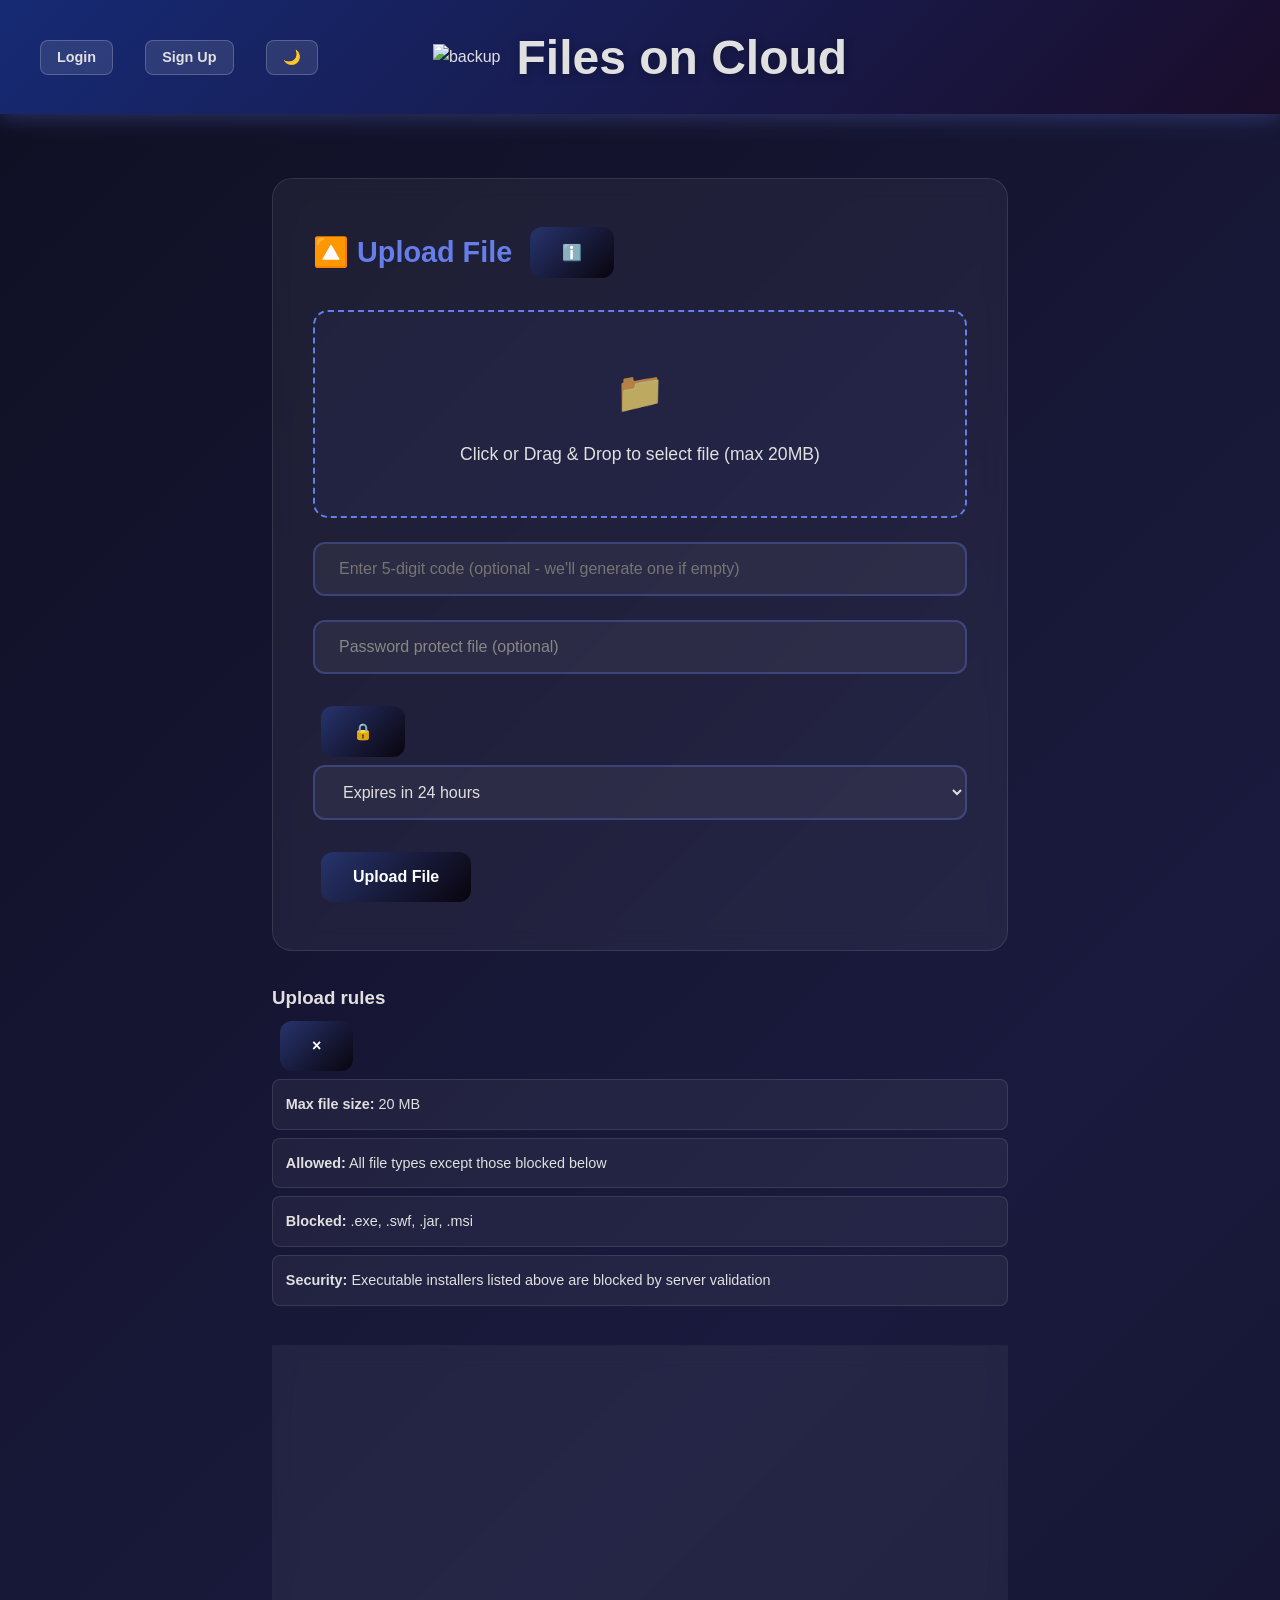
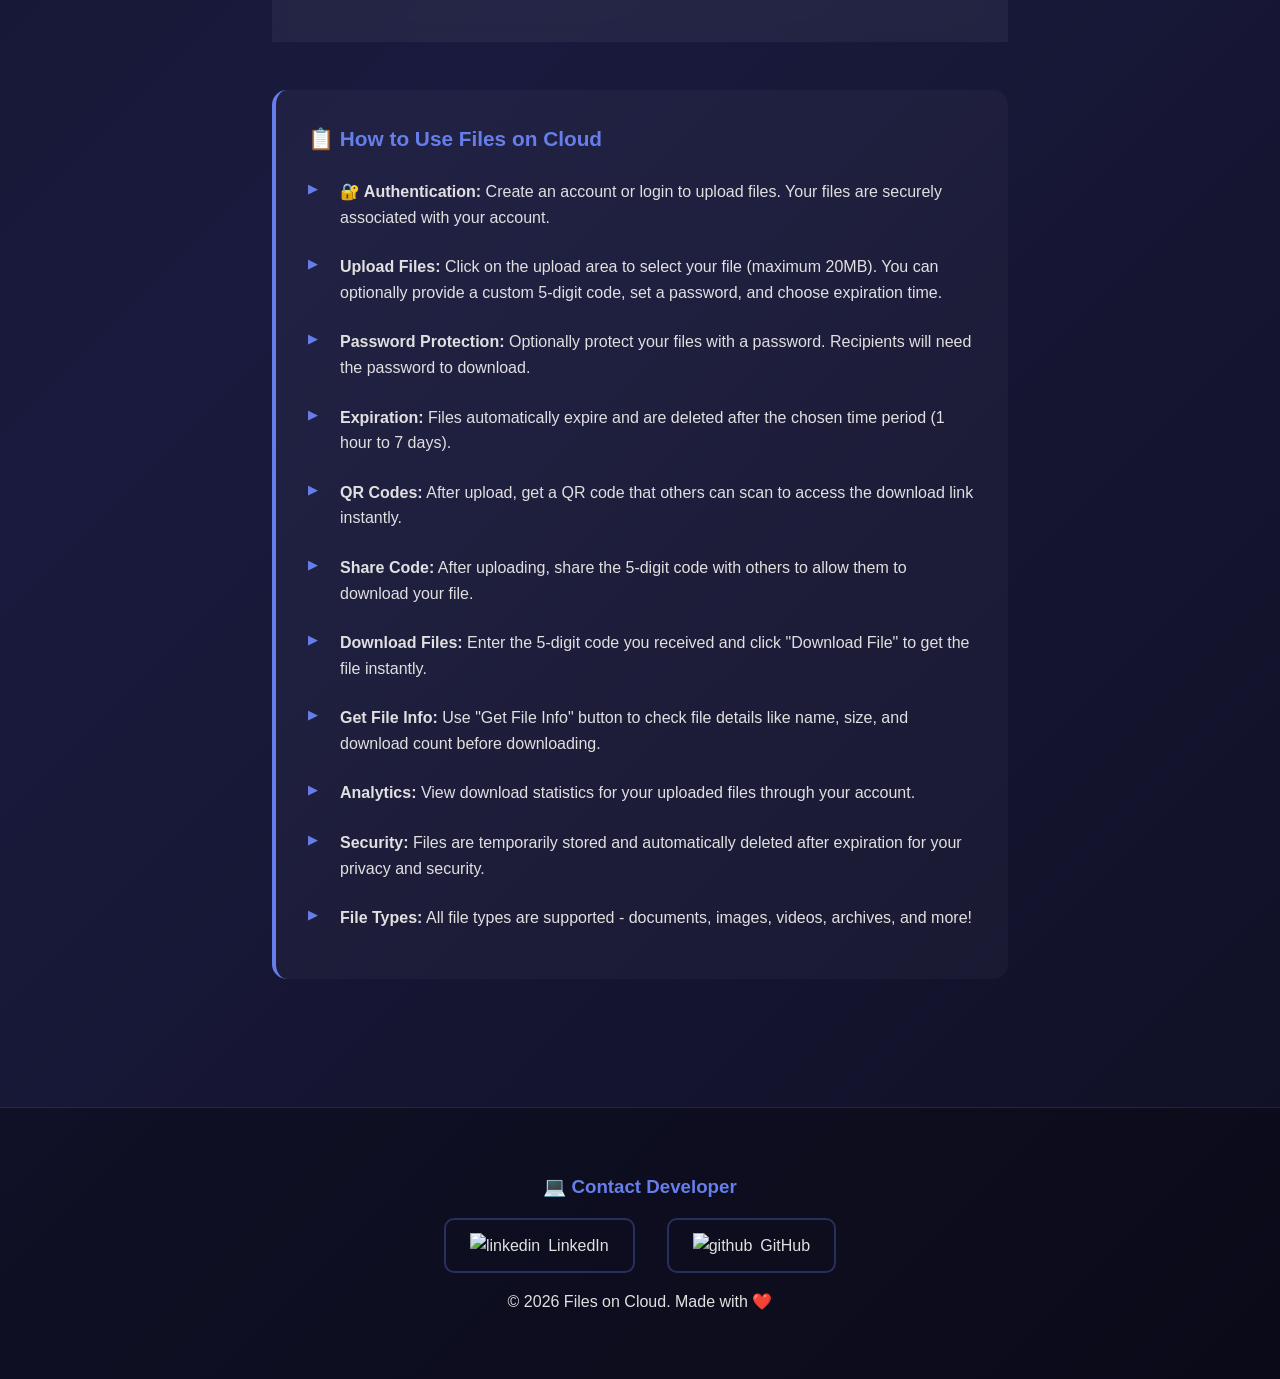
==== public/index.html @ 77a0c55b "feat: add dark and light theme support (#39)" ====
<!DOCTYPE html>
<html lang="en">
<head>
    <meta charset="UTF-8">
    <meta name="viewport" content="width=device-width, initial-scale=1.0">
    <title>File On Cloud</title>
    <link rel="stylesheet" href="style.css">
</head>
<body>
    <!-- Header -->
    <div class="header">
        <div class="auth-buttons">
            <button id="loginBtn" class="auth-btn">Login</button>
            <button id="signupBtn" class="auth-btn">Sign Up</button>
            <button id="dashboardBtn" class="auth-btn" style="display: none;">Dashboard</button>
            <button id="themeToggle" class="auth-btn">🌙</button>
        </div>
        <span><img src="backup-file.png" height="60" width="60" alt="backup"></span>
        <h1>Files on Cloud</h1>
    </div>

    <div class="container">
        <!-- Upload Section -->
        <div class="section">
            <h2 class="upload-heading">
                <span>🔼 Upload File</span>
                <button type="button" id="uploadRulesBtn" class="rules-info-btn" aria-haspopup="dialog" aria-controls="uploadRulesModal" aria-label="View upload rules">ℹ️</button>
            </h2>
            <form id="uploadForm">
                <div class="file-input-wrapper">
                    <input type="file" id="fileInput" accept="*" required>
                    <div class="file-input" id="dropZone" onclick="document.getElementById('fileInput').click()">
                        <div id="previewContainer" style="display: none; margin-bottom: 15px;">
                            <img id="imagePreview" src="" alt="File Preview" style="max-height: 120px; max-width: 100%; border-radius: 8px; display: none; margin: 0 auto;">
                            <div id="fileIcon" style="font-size: 60px; display: none; margin: 0 auto;">📄</div>
                        </div>
                        <span class="upload-icon" id="uploadIconDefault">📁</span>
                        <span id="fileText">Click or Drag & Drop to select file</span>
                    </div>
                </div>

                <input type="number"
                       id="uploadCode"
                       placeholder="Enter 5-digit code (optional - we'll generate one if empty)"
                       min="10000"
                       max="99999">

                <div class="password-container">
    <input type="password" id="filePassword" placeholder="Password protect file (optional)">
    <button type="button" id="togglePassword" class="toggle-btn">🔒</button>
</div>

                <select id="expirationTime">
                    <option value="24h">Expires in 24 hours</option>
                    <option value="1h">Expires in 1 hour</option>
                    <option value="6h">Expires in 6 hours</option>
                    <option value="7d">Expires in 7 days</option>
                </select>

                <button type="submit" id="uploadBtn">Upload File</button>
            </form>

            <div class="loading" id="uploadLoading" style="display: none;">
                <div class="spinner"></div>
                <p>Uploading...</p>
            </div>

            <div id="uploadMessage"></div>
        </div>

        <div class="modal" id="uploadRulesModal" role="dialog" aria-modal="true" aria-labelledby="uploadRulesTitle" aria-hidden="true">
            <div class="modal-content">
                <div class="modal-header">
                    <h3 id="uploadRulesTitle">Upload rules</h3>
                    <button type="button" class="modal-close" id="uploadRulesClose" aria-label="Close upload rules">&times;</button>
                </div>
                <div class="modal-body">
                    <ul class="modal-rule-list">
                        <li><strong>Max file size:</strong> <span id="ruleMaxSize"></span></li>
                        <li><strong>Allowed:</strong> <span id="ruleAllowedTypes"></span></li>
                        <li><strong>Blocked:</strong> <span id="ruleBlockedTypes"></span></li>
                        <li><strong>Security:</strong> <span id="ruleSecurity"></span></li>
                    </ul>
                </div>
            </div>
        </div>

        <!-- Result Section -->
        <div class="section" id="resultSection" style="display: none;">
            <h2>File Uploaded Successfully</h2>
            <div class="result-card">
                <div class="result-header">
                    <span class="result-icon"></span>

                </div>
                
                <div class="result-content">
                    <div class="share-link-section">
                        <span class="result-icon">🔗</span>
                        <span class="section-title">Share Link</span>
                        <div class="link-container">
                            <input type="text" id="shareLinkInput" readonly>
                            <button id="copyLinkBtn" class="copy-btn">Copy</button>
                        </div>
                    </div>
                    
                    <div class="qr-section">
                        <span class="result-icon qr-toggle" id="qrToggle"><img src="https://cdn-icons-png.flaticon.com/128/9492/9492600.png" height="30"></span>
                        <span class="section-title qr-toggle" id="qrToggleText">Click On QR to show</span>
                        <div id="qrContainer" style="display: none;">
                            <img id="qrCode" src="" alt="QR Code" />
                        </div>
                    </div>
                </div>
            </div>
        </div>

        <!-- Download Section -->
        <div class="section">
            <h2>🔽 Download File</h2>
            <form id="downloadForm">
                <input type="number" 
                       id="downloadCode" 
                       placeholder="Enter 5-digit code"
                       min="10000" 
                       max="99999" 
                       required>
                
                <div class="button-group">
                    <button type="button" id="infoBtn">Get File Info</button>
                    <button type="submit" id="downloadBtn">Download File</button>
                </div>
            </form>
            
            <div class="loading" id="downloadLoading" style="display: none;">
                <div class="spinner"></div>
                <p>Processing...</p>
            </div>
            
            <div id="downloadMessage"></div>
            <div id="fileInfo"></div>
        </div>

        <!-- Instructions -->
        <div class="instructions">
            <h3>📋 How to Use Files on Cloud</h3>
            <ul>
                <li><strong>🔐 Authentication:</strong> Create an account or login to upload files. Your files are securely associated with your account.</li>
                <li><strong>Upload Files:</strong> Click on the upload area to select your file (maximum 20MB). You can optionally provide a custom 5-digit code, set a password, and choose expiration time.</li>
                <li><strong>Password Protection:</strong> Optionally protect your files with a password. Recipients will need the password to download.</li>
                <li><strong>Expiration:</strong> Files automatically expire and are deleted after the chosen time period (1 hour to 7 days).</li>
                <li><strong>QR Codes:</strong> After upload, get a QR code that others can scan to access the download link instantly.</li>
                <li><strong>Share Code:</strong> After uploading, share the 5-digit code with others to allow them to download your file.</li>
                <li><strong>Download Files:</strong> Enter the 5-digit code you received and click "Download File" to get the file instantly.</li>
                <li><strong>Get File Info:</strong> Use "Get File Info" button to check file details like name, size, and download count before downloading.</li>
                <li><strong>Analytics:</strong> View download statistics for your uploaded files through your account.</li>
                <li><strong>Security:</strong> Files are temporarily stored and automatically deleted after expiration for your privacy and security.</li>
                <li><strong>File Types:</strong> All file types are supported - documents, images, videos, archives, and more!</li>
            </ul>
        </div>
    </div>

    <!-- Footer -->
    <div class="footer">
        <div class="container">
            <h3>💻 Contact Developer</h3>
            <div class="social-links">
                <a href="https://www.linkedin.com/in/priyanshu-kumar-15799a293/" target="_blank">
                    <span><img src="linkedin.png" height="30" width="30" alt="linkedin"></span> LinkedIn
                </a>
                <a href="https://github.com/priyansh13-c" target="_blank">
                    <span><img src="github.png" height="30" width="30" alt="github"></span> GitHub
                </a>
            </div>
            <p>&copy; 2026 Files on Cloud. Made with ❤️</p>
        </div>
    </div>

    <script>
        const API_BASE = "";
        const MAX_FILE_SIZE_MB = 20;
        const MAX_FILE_SIZE_BYTES = MAX_FILE_SIZE_MB * 1024 * 1024;
        const BLOCKED_EXTENSIONS = Array.from(new Set([
            '.exe',
            '.swf',
            '.jar',
            '.msi'
        ]));

        // Auth state
        let currentUser = null;
        let authToken = localStorage.getItem('authToken');

        // DOM elements
        const uploadForm = document.getElementById('uploadForm');
        const fileInput = document.getElementById('fileInput');
        const uploadCodeInput = document.getElementById('uploadCode');
        const filePasswordInput = document.getElementById('filePassword');
        const expirationSelect = document.getElementById('expirationTime');
        const uploadBtn = document.getElementById('uploadBtn');
        const dashboardBtn = document.getElementById('dashboardBtn');
        const uploadLoading = document.getElementById('uploadLoading');
        const uploadMessage = document.getElementById('uploadMessage');
        const resultSection = document.getElementById('resultSection');
        const shareLinkInput = document.getElementById('shareLinkInput');
        const copyLinkBtn = document.getElementById('copyLinkBtn');
        const qrCode = document.getElementById('qrCode');
        const qrToggle = document.getElementById('qrToggle');
        const qrToggleText = document.getElementById('qrToggleText');
        const fileText = document.getElementById('fileText');
        const dropZone = document.getElementById('dropZone');
        const previewContainer = document.getElementById('previewContainer');
        const imagePreview = document.getElementById('imagePreview');
        const fileIcon = document.getElementById('fileIcon');
        const uploadIconDefault = document.getElementById('uploadIconDefault');
        const uploadRulesBtn = document.getElementById('uploadRulesBtn');
        const uploadRulesModal = document.getElementById('uploadRulesModal');
        const uploadRulesClose = document.getElementById('uploadRulesClose');
        const ruleMaxSize = document.getElementById('ruleMaxSize');
        const ruleAllowedTypes = document.getElementById('ruleAllowedTypes');
        const ruleBlockedTypes = document.getElementById('ruleBlockedTypes');
        const ruleSecurity = document.getElementById('ruleSecurity');

        const downloadForm = document.getElementById('downloadForm');
        const downloadCodeInput = document.getElementById('downloadCode');
        const infoBtn = document.getElementById('infoBtn');
        const downloadBtn = document.getElementById('downloadBtn');
        const downloadLoading = document.getElementById('downloadLoading');
        const downloadMessage = document.getElementById('downloadMessage');
        const fileInfo = document.getElementById('fileInfo');


        // Initialize app
        document.addEventListener('DOMContentLoaded', function() {
            fileText.textContent = `Click or Drag & Drop to select file (max ${MAX_FILE_SIZE_MB}MB)`;
            ruleMaxSize.textContent = `${MAX_FILE_SIZE_MB} MB`;
            ruleAllowedTypes.textContent = 'All file types except those blocked below';
            ruleBlockedTypes.textContent = BLOCKED_EXTENSIONS.join(', ');
            ruleSecurity.textContent = 'Executable installers listed above are blocked by server validation';
            if (authToken) {
                checkAuthStatus();
            }
            updateUI();
        });

        function openUploadRules() {
            uploadRulesModal.classList.add('open');
            uploadRulesModal.setAttribute('aria-hidden', 'false');
            document.body.classList.add('modal-open');
        }

        function closeUploadRules() {
            uploadRulesModal.classList.remove('open');
            uploadRulesModal.setAttribute('aria-hidden', 'true');
            document.body.classList.remove('modal-open');
        }

        uploadRulesBtn.addEventListener('click', openUploadRules);
        uploadRulesClose.addEventListener('click', closeUploadRules);
        uploadRulesModal.addEventListener('click', (e) => {
            if (e.target === uploadRulesModal) {
                closeUploadRules();
            }
        });
        document.addEventListener('keydown', (e) => {
            if (e.key === 'Escape' && uploadRulesModal.classList.contains('open')) {
                closeUploadRules();
            }
        });

        // Auth functions
        async function checkAuthStatus() {
            try {
                const response = await fetch(`${API_BASE}/api/auth/me`, {
                    headers: {
                        'Authorization': `Bearer ${authToken}`
                    }
                });
                if (response.ok) {
                    const data = await response.json();
                    currentUser = data.user;
                    updateUI();
                } else {
                    localStorage.removeItem('authToken');
                    authToken = null;
                }
            } catch (error) {
                console.error('Auth check error:', error);
                localStorage.removeItem('authToken');
                authToken = null;
            }
        }

        function updateUI() {
            if (currentUser) {
                loginBtn.textContent = `Hi, ${currentUser.username} (Logout)`;
                loginBtn.onclick = logout;
                signupBtn.style.display = 'none';
                dashboardBtn.style.display = 'inline-block';
                dashboardBtn.onclick = () => window.location.href = 'dashboard.html';
            } else {
                loginBtn.textContent = 'Login';
                loginBtn.onclick = () => window.location.href = 'auth.html?mode=login';
                signupBtn.style.display = 'inline-block';
                dashboardBtn.style.display = 'none';
            }
        }

        function logout() {
            localStorage.removeItem('authToken');
            authToken = null;
            currentUser = null;
            updateUI();
            showMessage(uploadMessage, 'Logged out successfully', 'success');
        }

        // Navigation helpers
        function goToAuthPage(mode) {
            window.location.href = `auth.html?mode=${mode}`;
        }

        // Event listeners
        loginBtn.addEventListener('click', () => goToAuthPage('login'));
        signupBtn.addEventListener('click', () => goToAuthPage('signup'));

        // Drag and Drop Handling
        ['dragenter', 'dragover', 'dragleave', 'drop'].forEach(eventName => {
            dropZone.addEventListener(eventName, preventDefaults, false);
        });

        function preventDefaults(e) {
            e.preventDefault();
            e.stopPropagation();
        }

        ['dragenter', 'dragover'].forEach(eventName => {
            dropZone.addEventListener(eventName, () => dropZone.classList.add('drag-active'), false);
        });

        ['dragleave', 'drop'].forEach(eventName => {
            dropZone.addEventListener(eventName, () => dropZone.classList.remove('drag-active'), false);
        });

        dropZone.addEventListener('drop', (e) => {
            const dt = e.dataTransfer;
            const files = dt.files;
            if (files.length > 0) {
                fileInput.files = files; // Assign files to the input
                handleFileSelect(files[0]);
            }
        }, false);

        // File input handling
        fileInput.addEventListener('change', function(e) {
            if (e.target.files.length > 0) {
                handleFileSelect(e.target.files[0]);
            } else {
                resetFileInput();
            }
        });

        function handleFileSelect(file) {
            if (file.size > MAX_FILE_SIZE_BYTES) {
                fileText.innerHTML = `<span style="color: #e74c3c;">❌ File too large (max ${MAX_FILE_SIZE_MB}MB)</span>`;
                fileInput.value = ''; // Clear the selection
                resetPreview();
                return;
            }
            const sizeInMB = (file.size / (1024 * 1024)).toFixed(2);
            fileText.innerHTML = `<span style="color: #2ecc71;">✅ ${file.name} (${sizeInMB} MB)</span>`;
            
            // Show preview
            uploadIconDefault.style.display = 'none';
            previewContainer.style.display = 'block';
            
            if (file.type.startsWith('image/')) {
                const reader = new FileReader();
                reader.onload = function(e) {
                    imagePreview.src = e.target.result;
                    imagePreview.style.display = 'block';
                    fileIcon.style.display = 'none';
                }
                reader.readAsDataURL(file);
            } else {
                imagePreview.style.display = 'none';
                fileIcon.style.display = 'block';
                if (file.type === 'application/pdf') {
                    fileIcon.innerHTML = '📕';
                } else if (file.type.includes('word') || file.type.includes('document')) {
                    fileIcon.innerHTML = '📘';
                } else if (file.type.includes('excel') || file.type.includes('spreadsheet')) {
                    fileIcon.innerHTML = '📗';
                } else if (file.type.includes('zip') || file.type.includes('compressed')) {
                    fileIcon.innerHTML = '🗜️';
                } else {
                    fileIcon.innerHTML = '📄';
                }
            }
        }

        function resetFileInput() {
            fileText.innerHTML = `Click or Drag & Drop to select file (max ${MAX_FILE_SIZE_MB}MB)`;
            resetPreview();
        }

        function resetPreview() {
            uploadIconDefault.style.display = 'block';
            previewContainer.style.display = 'none';
            imagePreview.src = '';
            imagePreview.style.display = 'none';
            fileIcon.style.display = 'none';
        }

        // Upload form handling
        uploadForm.addEventListener('submit', async function(e) {
            e.preventDefault();
            
            if (!fileInput.files[0]) {
                showMessage(uploadMessage, '❌ Please select a file', 'error');
                return;
            }

            uploadBtn.disabled = true;
            uploadLoading.style.display = 'block';
            uploadMessage.innerHTML = '';
            resultSection.style.display = 'none';

            try {
                const formData = new FormData();
                formData.append('file', fileInput.files[0]);
                if (uploadCodeInput.value) {
                    formData.append('code', uploadCodeInput.value);
                }
                if (filePasswordInput.value) {
                    formData.append('password', filePasswordInput.value);
                }
                formData.append('expiration', expirationSelect.value);

               // ✅ Fixed — include token if present
                const headers = {};
                if (authToken) {
                    headers['Authorization'] = `Bearer ${authToken}`;
                }

                const response = await fetch(`${API_BASE}/api/upload`, {
                    method: 'POST',
                    headers,
                    body: formData
                });

                const result = await response.json();

                if (response.ok) {
                    // Show success message and result
                    showMessage(uploadMessage, `✅ ${result.message}`, 'success');
                    
                    // Show result section
                    shareLinkInput.value = result.downloadUrl;
                    qrCode.src = result.qrCode;
                    resultSection.style.display = 'block';
                    
                    // Scroll to result section
                    resultSection.scrollIntoView({ behavior: 'smooth', block: 'center' });

                    // Reset form after a delay
                    setTimeout(() => {
                        uploadForm.reset();
                        resetFileInput();
                    }, 100);
                } else {
                    showMessage(uploadMessage, `❌ ${result.error || 'An unknown error occurred.'}`, 'error');
                }
            } catch (error) {
                console.error('Upload error:', error);
                showMessage(uploadMessage, '❌ Upload failed. Check server connection.', 'error');
            } finally {
                uploadBtn.disabled = false;
                uploadLoading.style.display = 'none';
            }
        });

        // Copy link functionality
        copyLinkBtn.addEventListener('click', function() {
            const link = shareLinkInput.value;
            navigator.clipboard.writeText(link).then(() => {
                copyLinkBtn.textContent = '✅ Copied!';
                setTimeout(() => {
                    copyLinkBtn.textContent = 'Copy';
                }, 2000);
            }).catch(() => {
                // Fallback for older browsers
                const textArea = document.createElement('textarea');
                textArea.value = link;
                document.body.appendChild(textArea);
                textArea.select();
                document.execCommand('copy');
                document.body.removeChild(textArea);
                copyLinkBtn.textContent = '✅ Copied!';
                setTimeout(() => {
                    copyLinkBtn.textContent = 'Copy';
                }, 2000);
            });
        });

        // QR Code toggle functionality
        qrToggle.addEventListener('click', function() {
            const qrContainer = document.getElementById('qrContainer');
            const qrToggleText = document.getElementById('qrToggleText');
            
            if (qrContainer.style.display === 'none') {
                qrContainer.style.display = 'block';
                qrToggleText.textContent = 'QR Code (click to hide)';
            } else {
                qrContainer.style.display = 'none';
                qrToggleText.textContent = 'QR Code (click to show)';
            }
        });
        
        // Get file info handling
        infoBtn.addEventListener('click', async function() {
            const code = downloadCodeInput.value;
            
            if (!code || !/^\d{5}$/.test(code)) {
                showMessage(downloadMessage, '❌ Please enter a valid 5-digit code', 'error');
                return;
            }

            downloadLoading.style.display = 'block';
            downloadMessage.innerHTML = '';
            fileInfo.innerHTML = '';

            try {
                const response = await fetch(`${API_BASE}/api/info/${code}`);
                const result = await response.json();

                if (response.ok) {
                    fileInfo.innerHTML = `
                        <div class="file-info-content">
                            <h3>📄 File Information</h3>
                            <p><strong>Name:</strong> ${result.originalName}</p>
                            <p><strong>Size:</strong> ${result.sizeFormatted}</p>
                            <p><strong>Uploaded:</strong> ${new Date(result.uploadDate).toLocaleString()}</p>
                            <p><strong>Downloads:</strong> ${result.downloadCount}</p>
                            <p><strong>Expires:</strong> ${new Date(result.expiresAt).toLocaleString()}</p>
                            ${result.hasPassword ? '<p><strong>🔒 Password Protected</strong></p>' : ''}
                        </div>
                    `;
                } else {
                    showMessage(downloadMessage, `❌ ${result.error || 'File not found.'}`, 'error');
                }
            } catch (error) {
                console.error('Info fetch error:', error);
                showMessage(downloadMessage, '❌ Failed to get file info. Check server connection.', 'error');
            } finally {
                downloadLoading.style.display = 'none';
            }
        });

        // Download form handling
        downloadForm.addEventListener('submit', function(e) {
            e.preventDefault();
            const code = downloadCodeInput.value;
            
            if (!code || !/^\d{5}$/.test(code)) {
                showMessage(downloadMessage, '❌ Please enter a valid 5-digit code', 'error');
                return;
            }
            window.location.href = `${API_BASE}/api/download/${code}`;
        });

        // IMPROVED: Helper to show messages with better timeout handling
        function showMessage(element, message, type) {
            element.innerHTML = `<div class="message ${type}">${message}</div>`;
            
            // Clear any existing timeout for this element
            if (element.timeoutId) {
                clearTimeout(element.timeoutId);
            }
            
            // Set a new timeout to clear the message
            element.timeoutId = setTimeout(() => {
                element.innerHTML = '';
                element.timeoutId = null;
            }, 8000); // Increased to 8 seconds for better visibility
        }

        // Page load animation
        document.addEventListener('DOMContentLoaded', function() {
            const sections = document.querySelectorAll('.section, .instructions');
            sections.forEach((section, index) => {
                setTimeout(() => {
                    section.style.opacity = '1';
                    section.style.transform = 'translateY(0)';
                }, index * 150);
            });
        });

        // Alag se window load par toggle bind karna
window.addEventListener("load", () => {
    const passwordInput = document.getElementById("filePassword");
    const togglePasswordButton = document.getElementById("togglePassword");

    if (togglePasswordButton && passwordInput) {
        togglePasswordButton.addEventListener("click", function () {
            const type = passwordInput.getAttribute("type") === "password" ? "text" : "password";
            passwordInput.setAttribute("type", type);
            this.textContent = type === "password" ? "🔒" : "🔓";
        });
    }
});
    </script>
    <script src="theme.js"></script>
</body>
</html>
---- public/style.css ----
:root {
    --bg-primary: linear-gradient(135deg, #0f0f23 0%, #1a1a3e 50%, #0f0f23 100%);
    --bg-secondary: rgba(255, 255, 255, 0.05);
    --text-primary: #e0e0e0;
    --text-secondary: #667eea;
    --border-color: rgba(255, 255, 255, 0.1);
    --input-bg: rgba(255, 255, 255, 0.05);
    --header-bg: linear-gradient(135deg, #162a74 0%, #1a0d2a 100%);
}

body.light-theme {
    --bg-primary: linear-gradient(135deg, #eef2ff 0%, #f8fafc 50%, #e0e7ff 100%);
    --bg-secondary: rgba(255, 255, 255, 0.96);
    --text-primary: #111827;
    --text-secondary: #4338ca;
    --border-color: rgba(67, 56, 202, 0.18);
    --input-bg: rgba(255, 255, 255, 0.98);
    --header-bg: linear-gradient(135deg, #c7d2fe 0%, #ddd6fe 100%);
}
* {
    margin: 0;
    padding: 0;
    box-sizing: border-box;
}

body {
    font-family: 'Segoe UI', Tahoma, Geneva, Verdana, sans-serif;
    background: var(--bg-primary);
    color: var(--text-primary);
    min-height: 100vh;
    line-height: 1.6;
}

/* Header */
.header {
    background: var(--header-bg);
    padding: 2rem 0;
    text-align: center;
    box-shadow: 0 4px 20px rgba(102, 126, 234, 0.3);
    position: relative;
    overflow: hidden;
    display: flex;
    gap: 1rem;
    justify-content: center;
    align-items: center;
}

.header .auth-buttons {
    position: absolute;
    left: 2rem;
    display: flex;
    gap: 1rem;
}

.auth-btn {
    background: rgba(255, 255, 255, 0.1);
    color: #e0e0e0;
    border: 1px solid rgba(255, 255, 255, 0.2);
    padding: 0.5rem 1rem;
    border-radius: 8px;
    cursor: pointer;
    font-size: 0.9rem;
    transition: all 0.3s ease;
}

.auth-btn:hover {
    background: rgba(255, 255, 255, 0.2);
    transform: translateY(-2px);
}

.header::before {
    content: '';
    position: absolute;
    top: 0;
    left: -100%;
    width: 100%;
    height: 100%;
    background: linear-gradient(90deg, transparent, rgba(255, 255, 255, 0.1), transparent);
    animation: shimmer 3s infinite;
}

@keyframes shimmer {
    0% { left: -100%; }
    100% { left: 100%; }
}

.header h1 {
    font-size: 3rem;
    font-weight: 700;
    text-shadow: 0 2px 10px rgba(0, 0, 0, 0.3);
    margin: 0;
    position: relative;
    z-index: 1;
    line-height: 1;
    display: block;
    margin-top: 2px;
}

/* Container */
.container {
    max-width: 800px;
    margin: 0 auto;
    padding: 2rem;
}

/* Sections */
.section {
    background: var(--bg-secondary);
    backdrop-filter: blur(10px);
    border: 1px solid rgba(255, 255, 255, 0.1);
    border-radius: 20px;
    padding: 2.5rem;
    margin: 2rem 0;
    transition: all 0.3s ease;
    position: relative;
    overflow: hidden;
}

.section::before {
    content: '';
    position: absolute;
    top: 0;
    left: 0;
    right: 0;
    height: 3px;
    background: linear-gradient(90deg, #667eea, #764ba2);
    transform: scaleX(0);
    transition: transform 0.3s ease;
}

.section:hover {
    transform: translateY(-5px);
    box-shadow: 0 10px 30px rgba(102, 126, 234, 0.2);
}

.section:hover::before {
    transform: scaleX(1);
}

.section h2 {
    font-size: 1.8rem;
    margin-bottom: 1.5rem;
    color: #667eea;
    display: flex;
    align-items: center;
    gap: 10px;
}

/* File Input Styling */
.file-input-wrapper {
    position: relative;
    margin-bottom: 1.5rem;
}

.file-input {
    border: 2px dashed #667eea;
    border-radius: 15px;
    padding: 3rem 2rem;
    text-align: center;
    cursor: pointer;
    transition: all 0.3s ease;
    background: rgba(102, 126, 234, 0.05);
    position: relative;
    overflow: hidden;
}

.file-input::before {
    content: '';
    position: absolute;
    top: 50%;
    left: 50%;
    width: 0;
    height: 0;
    background: radial-gradient(circle, rgba(102, 126, 234, 0.1) 0%, transparent 70%);
    transition: all 0.3s ease;
    transform: translate(-50%, -50%);
    border-radius: 50%;
}

.file-input:hover {
    border-color: #764ba2;
    background: rgba(118, 75, 162, 0.1);
    transform: scale(1.02);
}

.file-input:hover::before {
    width: 300px;
    height: 300px;
}

.file-input span {
    font-size: 1.1rem;
    position: relative;
    z-index: 2;
    display: block;
}

.file-input .upload-icon {
    font-size: 2.5rem;
    margin-bottom: 1rem;
    display: block;
    opacity: 0.7;
    transition: all 0.3s ease;
}

.file-input:hover .upload-icon {
    opacity: 1;
    transform: translateY(-5px);
}

input[type="file"] {
    display: none;
}

/* Form Inputs */
input[type="text"] {
    width: 100%;
    padding: 1rem 1.5rem;
    border: 2px solid rgba(102, 126, 234, 0.3);
    border-radius: 12px;
    background: var(--input-bg);
    color: var(--text-primary);
    font-size: 1rem;
    margin-bottom: 1.5rem;
    transition: all 0.3s ease;
}

input[type="text"]:focus {
    outline: none;
    border-color: #667eea;
    box-shadow: 0 0 0 3px rgba(102, 126, 234, 0.1);
    transform: translateY(-2px);
}
input[type="number"] {
    width: 100%;
    padding: 1rem 1.5rem;
    border: 2px solid rgba(102, 126, 234, 0.3);
    border-radius: 12px;
    background: var(--input-bg);
    color: var(--text-primary);
    font-size: 1rem;
    margin-bottom: 1.5rem;
    transition: all 0.3s ease;
}

input[type="number"]:focus {
    outline: none;
    border-color: #667eea;
    box-shadow: 0 0 0 3px rgba(102, 126, 234, 0.1);
    transform: translateY(-2px);
}
input[type="email"] {
    width: 100%;
    padding: 1rem 1.5rem;
    border: 2px solid rgba(102, 126, 234, 0.3);
    border-radius: 12px;
    background: var(--input-bg);
    color: var(--text-primary);
    font-size: 1rem;
    margin-bottom: 1.5rem;
    transition: all 0.3s ease;
}

input[type="email"]:focus {
    outline: none;
    border-color: #667eea;
    box-shadow: 0 0 0 3px rgba(102, 126, 234, 0.1);
    transform: translateY(-2px);
}

input[type="password"] {
    width: 100%;
    padding: 1rem 1.5rem;
    border: 2px solid rgba(102, 126, 234, 0.3);
    border-radius: 12px;
    background: var(--input-bg);
    color: var(--text-primary);
    font-size: 1rem;
    margin-bottom: 1.5rem;
    transition: all 0.3s ease;
}

input[type="password"]:focus {
    outline: none;
    border-color: #667eea;
    box-shadow: 0 0 0 3px rgba(102, 126, 234, 0.1);
    transform: translateY(-2px);
}

input[type="password"]::placeholder {
    color: #888;
}

select {
    width: 100%;
    padding: 1rem 1.5rem;
    border: 2px solid rgba(102, 126, 234, 0.3);
    border-radius: 12px;
    background: rgba(255, 255, 255, 0.05);
    color: #e0e0e0;
    font-size: 1rem;
    margin-bottom: 1.5rem;
    transition: all 0.3s ease;
    cursor: pointer;
}

select:focus {
    outline: none;
    border-color: #667eea;
    box-shadow: 0 0 0 3px rgba(102, 126, 234, 0.1);
    transform: translateY(-2px);
}

select option {
    background: #1a1a3e;
    color: #e0e0e0;
}

/* Buttons */
button {
    background: linear-gradient(135deg, #27346d 0%, #09040d 100%);
    color: white;
    border: none;
    padding: 1rem 2rem;
    border-radius: 12px;
    font-size: 1rem;
    font-weight: 600;
    cursor: pointer;
    transition: all 0.3s ease;
    margin: 0.5rem;
    position: relative;
    overflow: hidden;
}

button::before {
    content: '';
    position: absolute;
    top: 0;
    left: -100%;
    width: 100%;
    height: 100%;
    background: linear-gradient(90deg, transparent, rgba(255, 255, 255, 0.2), transparent);
    transition: left 0.5s ease;
}

button:hover {
    transform: translateY(-3px);
    box-shadow: 0 10px 25px rgba(102, 126, 234, 0.4);
}

button:hover::before {
    left: 100%;
}

button:active {
    transform: translateY(-1px);
}

button:disabled {
    opacity: 0.6;
    cursor: not-allowed;
    transform: none;
}

.button-group {
    display: flex;
    gap: 1rem;
    flex-wrap: wrap;
}

.button-group button {
    flex: 1;
    min-width: 150px;
}

/* Loading Animation */
.loading {
    display: none;
    text-align: center;
    margin: 1rem 0;
}

.spinner {
    width: 40px;
    height: 40px;
    border: 3px solid rgba(102, 126, 234, 0.3);
    border-top: 3px solid #667eea;
    border-radius: 50%;
    animation: spin 1s linear infinite;
    margin: 0 auto 1rem;
}

@keyframes spin {
    0% { transform: rotate(0deg); }
    100% { transform: rotate(360deg); }
}

/* Messages */
.message {
    padding: 1rem;
    border-radius: 10px;
    margin: 1rem 0;
    animation: slideIn 0.3s ease;
}

.message.success {
    background: rgba(76, 175, 80, 0.1);
    border: 1px solid rgba(76, 175, 80, 0.3);
    color: #4caf50;
}

.message.error {
    background: rgba(244, 67, 54, 0.1);
    border: 1px solid rgba(244, 67, 54, 0.3);
    color: #f44336;
}

@keyframes slideIn {
    from {
        opacity: 0;
        transform: translateY(20px);
    }
    to {
        opacity: 1;
        transform: translateY(0);
    }
}

/* File Info */
.file-info {
    background: rgba(102, 126, 234, 0.1);
    border: 1px solid rgba(102, 126, 234, 0.3);
    border-radius: 15px;
    padding: 1.5rem;
    margin: 1rem 0;
    animation: slideIn 0.3s ease;
}

.file-info h3 {
    color: #667eea;
    margin-bottom: 1rem;
}

.file-info p {
    margin: 0.5rem 0;
    padding: 0.5rem 0;
    border-bottom: 1px solid rgba(255, 255, 255, 0.1);
}

.file-info p:last-child {
    border-bottom: none;
}

/* Instructions */
.instructions {
    background: rgba(255, 255, 255, 0.03);
    border-radius: 15px;
    padding: 2rem;
    margin: 3rem 0;
    border-left: 4px solid #667eea;
}

.instructions h3 {
    color: #667eea;
    margin-bottom: 1rem;
    font-size: 1.3rem;
}

.instructions ul {
    list-style: none;
    padding-left: 0;
}

.instructions li {
    margin: 0.5rem 0;
    padding: 0.5rem 0;
    position: relative;
    padding-left: 2rem;
}

.instructions li::before {
    content: '▶';
    position: absolute;
    left: 0;
    color: #667eea;
    font-size: 0.8rem;
}

/* Footer */
.footer {
    background: rgba(0, 0, 0, 0.3);
    padding: 2rem 0;
    text-align: center;
    margin-top: 3rem;
    border-top: 1px solid rgba(255, 255, 255, 0.1);
}

.footer h3 {
    color: #667eea;
    margin-bottom: 1rem;
}

.social-links {
    display: flex;
    justify-content: center;
    gap: 2rem;
    margin-bottom: 1rem;
}

.social-links a {
    color: #e0e0e0;
    text-decoration: none;
    padding: 0.8rem 1.5rem;
    border: 2px solid rgba(102, 126, 234, 0.3);
    border-radius: 10px;
    transition: all 0.3s ease;
    display: flex;
    align-items: center;
    gap: 0.5rem;
}

.social-links a:hover {
    color: #667eea;
    border-color: #667eea;
    transform: translateY(-3px);
    box-shadow: 0 5px 15px rgba(102, 126, 234, 0.2);
}

/* Responsive Design */
@media (max-width: 768px) {
    .header h1 {
        font-size: 2rem;
    }

    #themeToggle {
        width: auto;
        min-width: 48px;
    }

    .container {
        padding: 1rem;
    }

    .section {
        padding: 1.5rem;
    }

    .button-group {
        flex-direction: column;
    }

    .social-links {
        flex-direction: column;
        align-items: center;
    }
    .header {
        flex-direction: column;
        gap: 1rem;
        padding: 1.2rem;
        text-align: center;
    }

    .auth-buttons {
        position: static;
        display: flex;
        flex-wrap: wrap;
        justify-content: center;
        gap: 0.6rem;
    }

    .header h1 {
        font-size: 2rem;
        line-height: 1.2;
    }
}

.message {
    padding: 1rem;
    border-radius: 10px;
    margin-top: 1rem;
    animation: slideIn 0.3s ease;
    text-align: center;
    font-weight: 500;
}

.message.success {
    background: rgba(76, 175, 80, 0.15);
    border: 1px solid rgba(76, 175, 80, 0.4);
    color: #4CAF50;
}

/* Modal Styles */
.auth-modal {
    display: none;
    position: fixed;
    z-index: 10000;
    left: 0;
    top: 0;
    width: 100%;
    height: 100%;
    background-color: rgba(0, 0, 0, 0.8);
    backdrop-filter: blur(8px);
    -webkit-backdrop-filter: blur(8px);
    animation: fadeIn 0.3s ease-out;
}

.auth-modal.show {
    display: flex;
    align-items: center;
    justify-content: center;
}

.auth-overlay {
    position: absolute;
    top: 0;
    left: 0;
    width: 100%;
    height: 100%;
}

.auth-container {
    background: rgba(26, 26, 62, 0.98);
    border: 1px solid rgba(102, 126, 234, 0.4);
    border-radius: 20px;
    padding: 2.5rem;
    width: 90%;
    max-width: 420px;
    position: relative;
    box-shadow: 0 20px 60px rgba(0, 0, 0, 0.6);
    animation: slideIn 0.4s ease-out;
    z-index: 10001;
}

.auth-close {
    position: absolute;
    top: 1rem;
    right: 1.5rem;
    font-size: 2rem;
    color: #888;
    cursor: pointer;
    transition: all 0.3s ease;
    line-height: 1;
}

.auth-close:hover {
    color: #667eea;
    transform: scale(1.1);
}

.auth-modal h2 {
    color: #667eea;
    margin-bottom: 1.5rem;
    text-align: center;
    font-size: 1.8rem;
    font-weight: 600;
}

.auth-modal form {
    display: flex;
    flex-direction: column;
    gap: 1rem;
}

.auth-modal input {
    width: 100%;
    padding: 1rem 1.2rem;
    border: 2px solid rgba(102, 126, 234, 0.3);
    border-radius: 12px;
    background: rgba(255, 255, 255, 0.08);
    color: #e0e0e0;
    font-size: 1rem;
    transition: all 0.3s ease;
    box-sizing: border-box;
}

.auth-modal input:focus {
    outline: none;
    border-color: #667eea;
    box-shadow: 0 0 0 3px rgba(102, 126, 234, 0.2);
    background: rgba(255, 255, 255, 0.12);
}

.auth-modal input::placeholder {
    color: #888;
}

.auth-modal button {
    background: linear-gradient(135deg, #667eea, #764ba2);
    color: white;
    border: none;
    padding: 1rem 2rem;
    border-radius: 12px;
    font-size: 1rem;
    font-weight: 600;
    cursor: pointer;
    transition: all 0.3s ease;
    margin-top: 0.5rem;
}

.auth-modal button:hover {
    transform: translateY(-2px);
    box-shadow: 0 8px 25px rgba(102, 126, 234, 0.4);
}

.auth-modal button:disabled {
    opacity: 0.6;
    cursor: not-allowed;
    transform: none;
}

.auth-modal p {
    text-align: center;
    margin-top: 1.5rem;
    font-size: 0.95rem;
    color: #ccc;
}
body.light-theme .auth-card p {
    color: #4b5563;
}

.auth-modal a {
    color: #667eea;
    text-decoration: none;
    font-weight: 500;
    transition: color 0.3s ease;
}

.auth-modal a:hover {
    color: #764ba2;
    text-decoration: underline;
}

.auth-message {
    margin-top: 1rem;
    padding: 0.8rem;
    border-radius: 8px;
    text-align: center;
    font-weight: 500;
    animation: slideIn 0.3s ease;
}

.auth-message.success {
    background: rgba(76, 175, 80, 0.2);
    border: 1px solid rgba(76, 175, 80, 0.4);
    color: #4caf50;
}

.auth-message.error {
    background: rgba(244, 67, 54, 0.2);
    border: 1px solid rgba(244, 67, 54, 0.4);
    color: #f44336;
}

@keyframes fadeIn {
    from {
        opacity: 0;
    }
    to {
        opacity: 1;
    }
}

@keyframes slideIn {
    from {
        opacity: 0;
        transform: translateY(30px) scale(0.95);
    }
    to {
        opacity: 1;
        transform: translateY(0) scale(1);
    }
}

/* Auth page card */
.auth-card {
    animation: slideIn 0.4s ease;
}

/* Signup section visibility improvement */
.auth-card p {
    margin-top: 1.2rem;
    text-align: center;
    color: #e5e7eb;
    font-size: 1rem;
    font-weight: 500;
}

.auth-card p a {
    color: #8ab4ff !important;
    font-weight: 700;
    text-decoration: none;
    margin-left: 6px;
    transition: color 0.2s ease;
}

.auth-card p a:hover {
    color: #c4d7ff !important;
    text-decoration: underline;
}

.copy-btn {
    background: rgba(102, 126, 234, 0.2);
    border: 1px solid rgba(102, 126, 234, 0.4);
    color: #667eea;
    padding: 0.5rem 1rem;
    border-radius: 8px;
    cursor: pointer;
    font-size: 0.9rem;
    margin: 0.5rem 0;
    transition: all 0.3s ease;
}

.copy-btn:hover {
    background: rgba(102, 126, 234, 0.3);
    transform: translateY(-2px);
}

.qr-section {
    text-align: center;
    margin-top: 1rem;
    padding-top: 1rem;
    border-top: 1px solid rgba(255, 255, 255, 0.1);
}

.qr-section img {
    max-width: 150px;
    height: auto;
    border: 2px solid rgba(102, 126, 234, 0.3);
    border-radius: 10px;
    margin-top: 0.5rem;
}

/* New Result Card Styles */
.result-card {
    background: rgba(76, 175, 80, 0.1);
    border: 1px solid rgba(76, 175, 80, 0.3);
    border-radius: 15px;
    padding: 2rem;
    animation: slideIn 0.3s ease;
}

.result-header {
    text-align: center;
    margin-bottom: 2rem;
}

.result-header .result-icon {
    font-size: 3rem;
    display: block;
    margin-bottom: 1rem;
}

.result-header h3 {
    color: #4caf50;
    font-size: 1.5rem;
    margin: 0;
}

.share-link-section,
.qr-section {
    margin-bottom: 2rem;
    padding: 1.5rem;
    background: rgba(255, 255, 255, 0.05);
    border-radius: 10px;
    border: 1px solid rgba(255, 255, 255, 0.1);
}

.share-link-section .result-icon,
.qr-section .result-icon {
    font-size: 1.5rem;
    margin-right: 0.5rem;
}

.section-title {
    font-weight: bold;
    color: #e0e0e0;
    font-size: 1.1rem;
}

.link-container {
    display: flex;
    gap: 0.5rem;
    margin-top: 1rem;
    align-items: center;
}

.link-container input {
    flex: 1;
    padding: 0.75rem;
    border: 1px solid rgba(255, 255, 255, 0.2);
    border-radius: 8px;
    background: rgba(255, 255, 255, 0.05);
    color: #e0e0e0;
    font-family: monospace;
    font-size: 0.9rem;
}

.link-container .copy-btn {
    padding: 0.75rem 1.5rem;
    margin: 0;
    white-space: nowrap;
}

.qr-toggle {
    cursor: pointer;
    transition: all 0.3s ease;
}

.qr-toggle:hover {
    transform: scale(1.1);
}

#qrContainer {
    margin-top: 1rem;
    text-align: center;
}

#qrContainer img {
    max-width: 200px;
    height: auto;
    border: 2px solid rgba(102, 126, 234, 0.3);
    border-radius: 10px;
}

@keyframes slideIn {
    from {
        opacity: 0;
        transform: translateY(20px);
    }
    to {
        opacity: 1;
        transform: translateY(0);
    }
}

/* Dashboard Styles */
.dashboard-table-container {
    width: 100%;
    overflow-x: auto;
    margin-top: 1rem;
    background: rgba(255, 255, 255, 0.05);
    border-radius: 12px;
    border: 1px solid rgba(102, 126, 234, 0.2);
}

.dashboard-table {
    width: 100%;
    border-collapse: collapse;
    min-width: 600px;
}

.dashboard-table th, .dashboard-table td {
    padding: 1rem;
    text-align: left;
    border-bottom: 1px solid rgba(255, 255, 255, 0.1);
}

.dashboard-table th {
    background: rgba(102, 126, 234, 0.1);
    color: #667eea;
    font-weight: 600;
}

.dashboard-table tbody tr:last-child td {
    border-bottom: none;
}

.dashboard-table tbody tr:hover {
    background: rgba(255, 255, 255, 0.08);
}

.dashboard-action-btn {
    background: rgba(102, 126, 234, 0.2);
    border: 1px solid rgba(102, 126, 234, 0.4);
    color: #e0e0e0;
    padding: 0.4rem 0.8rem;
    border-radius: 6px;
    cursor: pointer;
    font-size: 0.85rem;
    margin-right: 0.5rem;
    transition: all 0.2s ease;
}

.dashboard-action-btn:hover {
    background: #667eea;
    color: white;
}

.dashboard-action-btn.delete {
    background: rgba(244, 67, 54, 0.2);
    border-color: rgba(244, 67, 54, 0.4);
    color: #f44336;
}

.dashboard-action-btn.delete:hover {
    background: #f44336;
    color: white;
}

.empty-state {
    text-align: center;
    padding: 3rem;
    color: #888;
}

.modal-body {
    max-height: 300px;
    overflow-y: auto;
}

.modal-body ul {
    list-style: none;
    padding: 0;
}

.modal-body li {
    background: rgba(255, 255, 255, 0.05);
    margin-bottom: 0.5rem;
    padding: 0.8rem;
    border-radius: 8px;
    border: 1px solid rgba(255, 255, 255, 0.1);
    font-size: 0.9rem;
}
/* Storage Visualizer Component (Custom) */
.storage-container {
    background: rgba(255, 255, 255, 0.03);
    border: 1px solid rgba(255, 255, 255, 0.1);
    border-radius: 12px;
    padding: 20px;
    margin-bottom: 25px;
    box-shadow: 0 4px 6px rgba(0, 0, 0, 0.2);
}
.storage-header {
    display: flex;
    justify-content: space-between;
    margin-bottom: 12px;
    color: #e2e8f0;
    font-size: 1rem;
}
.progress-track {
    width: 100%;
    height: 10px;
    background: rgba(255, 255, 255, 0.08);
    border-radius: 10px;
    overflow: hidden;
}
.progress-fill {
    height: 100%;
    width: 0%;
    background: linear-gradient(90deg, #667eea 0%, #764ba2 100%);
    border-radius: 10px;
    transition: width 0.8s ease-in-out, background 0.3s;
}
.progress-fill.warning { background: linear-gradient(90deg, #f6ad55 0%, #dd6b20 100%); }
.progress-fill.danger { background: linear-gradient(90deg, #fc8181 0%, #e53e3e 100%); }
.storage-text {
    font-size: 0.85rem;
    color: #a0aec0;
    margin-top: 8px;
    text-align: right;
    font-weight: 500;
}

/*Search and Sort Controls UI */
.controls-container {
    display: flex;
    gap: 15px;
    margin-bottom: 20px;
    flex-wrap: wrap;
}
.search-input {
    flex: 1;
    min-width: 200px;
    padding: 10px 15px;
    border-radius: 8px;
    border: 1px solid rgba(255, 255, 255, 0.1);
    background: rgba(255, 255, 255, 0.05);
    color: white;
    font-size: 0.95rem;
    transition: border-color 0.3s;
}
.search-input:focus {
    outline: none;
    border-color: #667eea;
}
.sort-select {
    padding: 10px 15px;
    border-radius: 8px;
    border: 1px solid rgba(255, 255, 255, 0.1);
    background: #1a202c; 
    color: white;
    font-size: 0.95rem;
    cursor: pointer; 
    transition: border-color 0.3s;
}
.sort-select:focus {
    outline: none;
    border-color: #667eea;
}
body.light-theme .footer {
    background: rgba(255, 255, 255, 0.7);
    border-top: 1px solid rgba(67, 56, 202, 0.15);
}
body.light-theme .section {
    box-shadow: 0 10px 30px rgba(0, 0, 0, 0.06);
}
body.light-theme summary,
body.light-theme details button {
    background: transparent !important;
    box-shadow: none !important;
    color: #4338ca;
}
body.light-theme select {
    background: white;
    color: #111827;
}
body.light-theme .section {
    border: 1px solid rgba(99, 102, 241, 0.12);
}
/* FINAL LIGHT THEME BUTTONS */
body.light-theme .auth-btn,
body.light-theme button {
    background: linear-gradient(135deg, #6366f1, #7c3aed);
    color: white;
    border: none;
    box-shadow: 0 4px 10px rgba(99, 102, 241, 0.12);
}

body.light-theme .auth-btn:hover,
body.light-theme button:hover {
    background: linear-gradient(135deg, #4f46e5, #6d28d9);
}

/* KEEP THEME BUTTON SAME SIZE AS OTHER BUTTONS */
#themeToggle {
    display: flex;
    align-items: center;
    justify-content: center;
}

/* LIGHT THEME SELECT FIX */
body.light-theme select {
    background-color: white;
    color: #111827;
    border: 1px solid rgba(99, 102, 241, 0.25);
}

body.light-theme option {
    background: white;
    color: #111827;
}

/* MOBILE HEADER FIX */
@media (max-width: 768px) {

    .header {
        position: relative;
        padding-top: 5.5rem;
        padding-bottom: 1.5rem;
    }

    .header .auth-buttons {
        position: absolute;
        top: 1rem;
        left: 1rem;
        display: flex;
        gap: 0.6rem;
        flex-wrap: wrap;
    }

    .header h1 {
        font-size: 2.2rem;
        text-align: center;
        line-height: 1.2;
    }
}
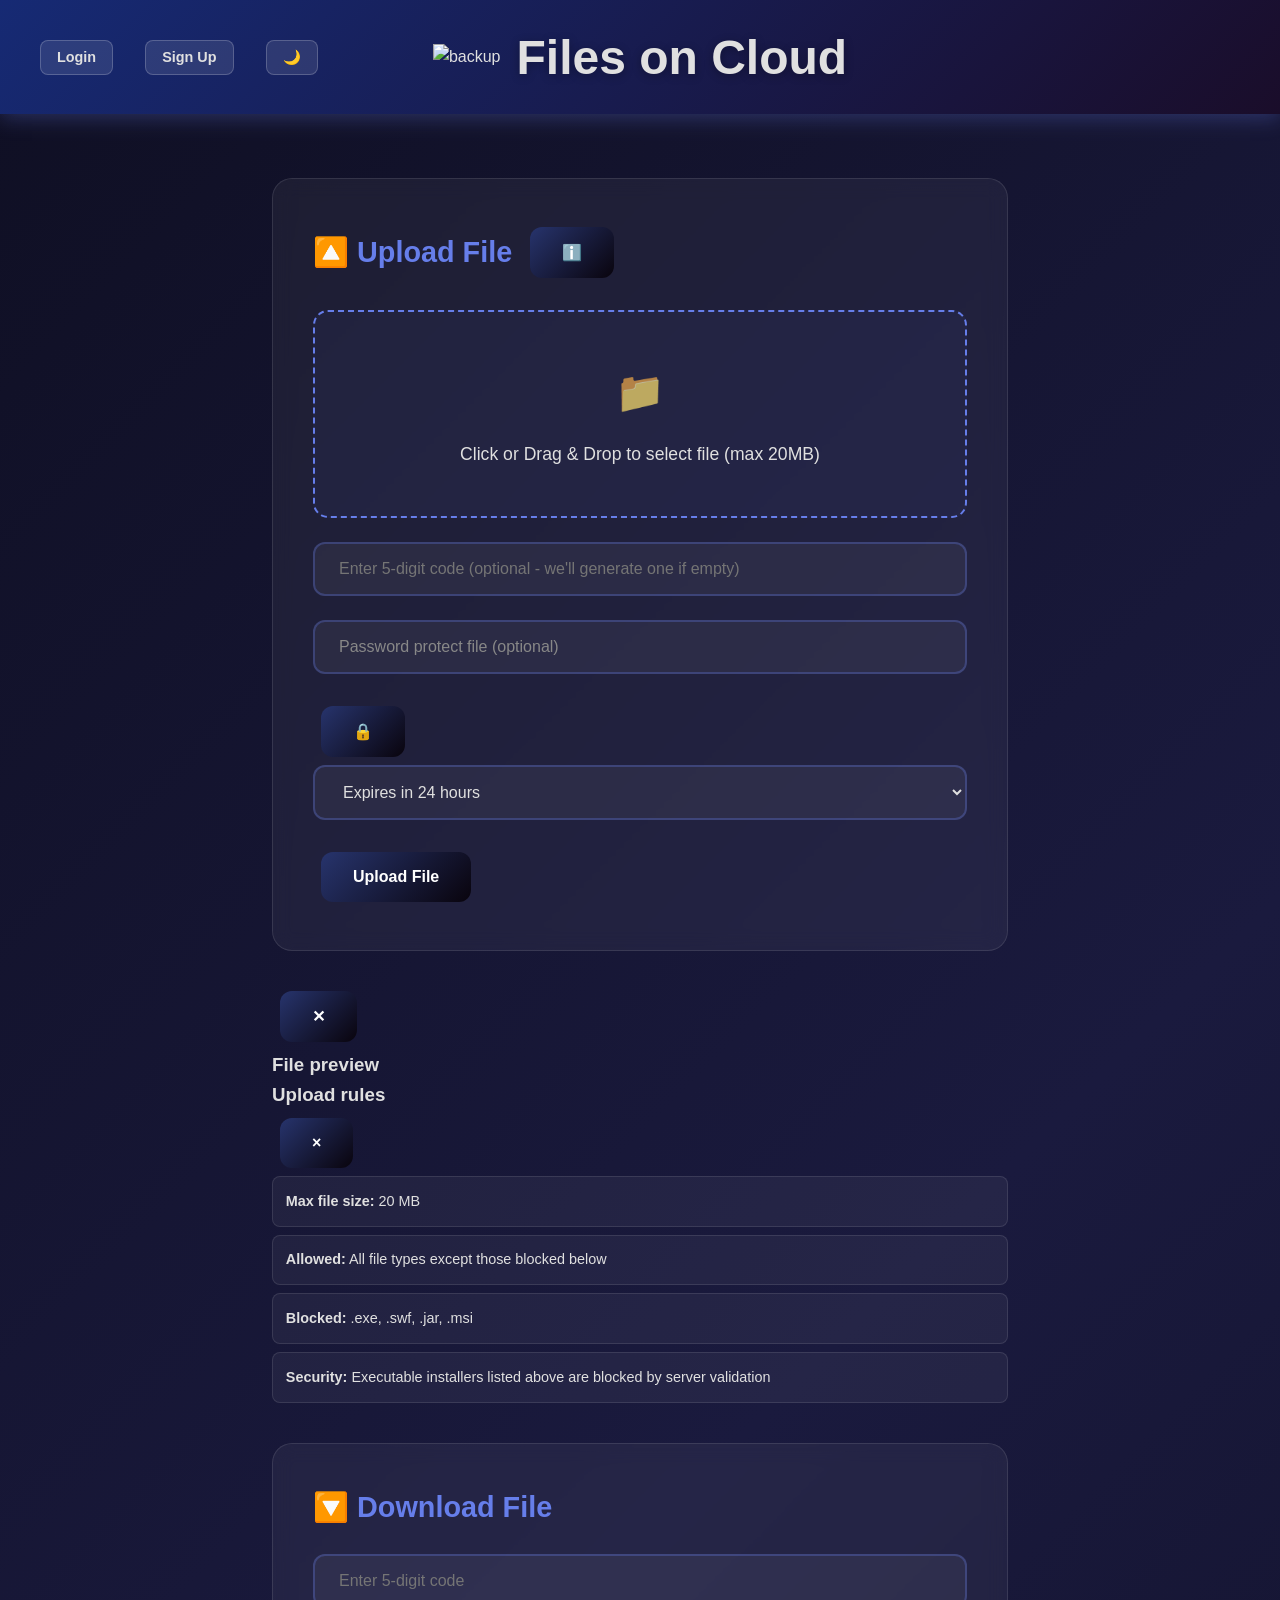
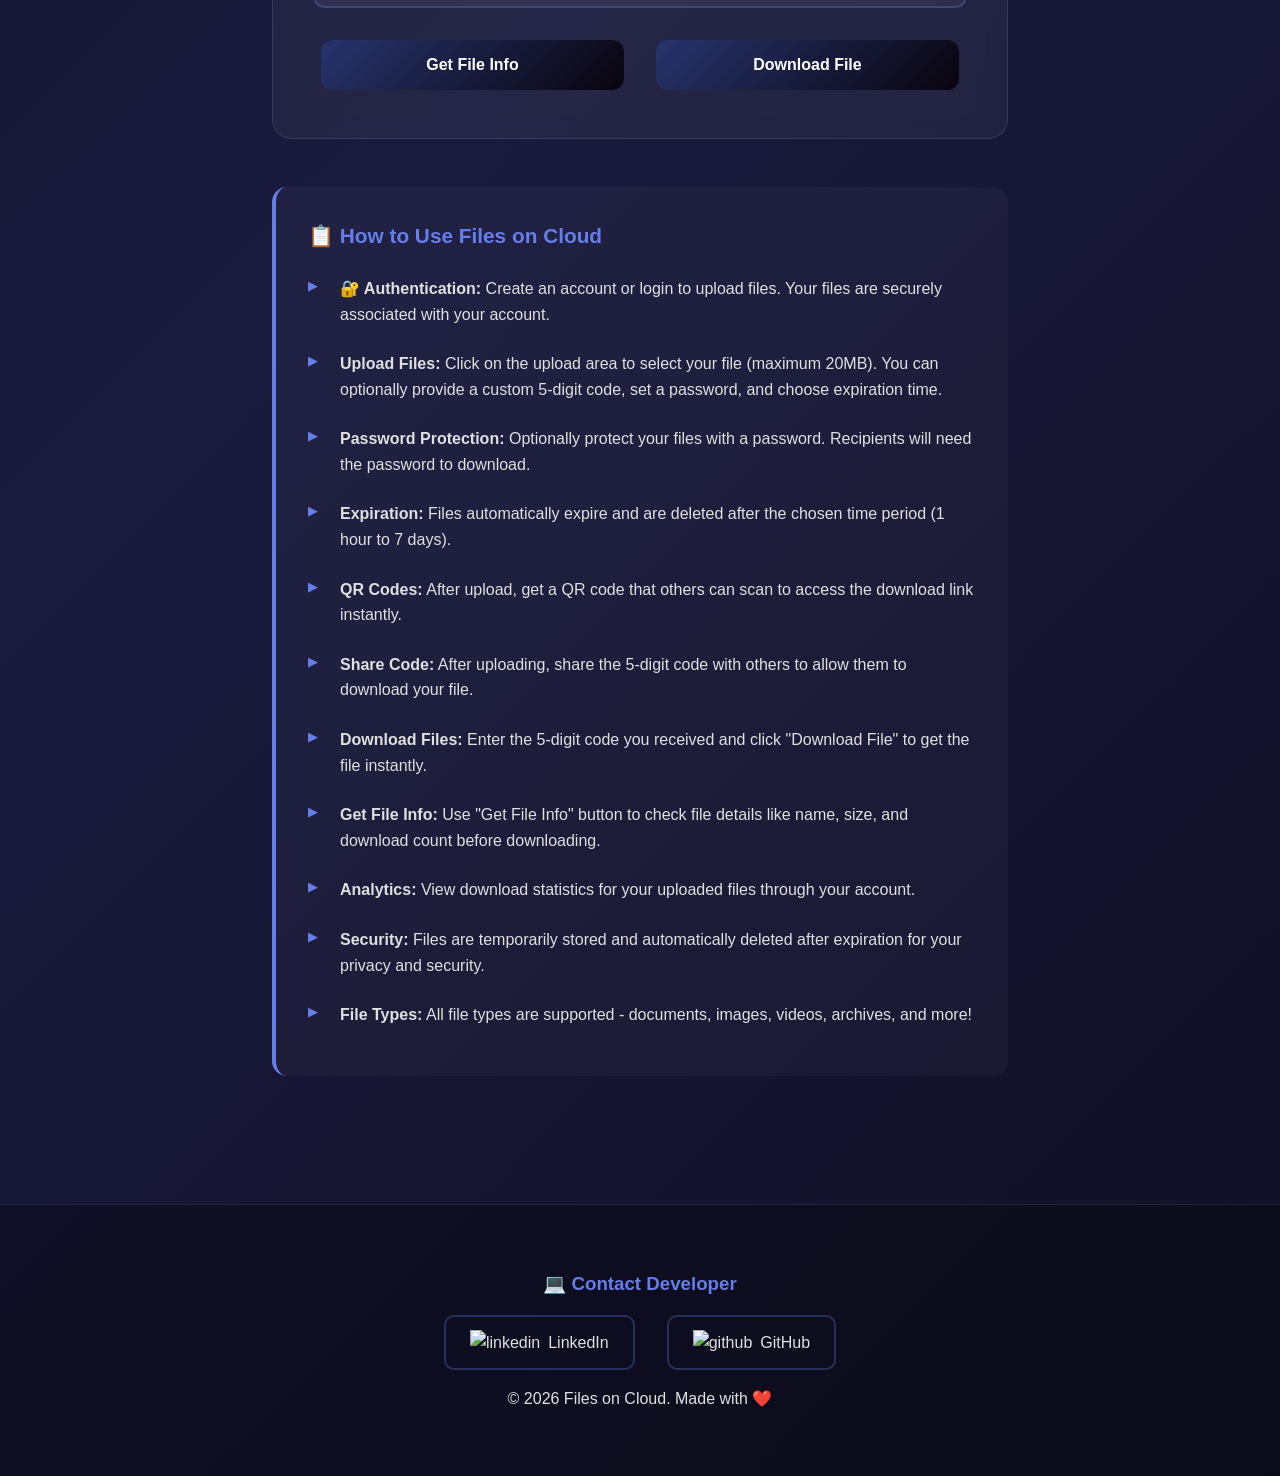
==== commit b44bcf5c: "Merge branch 'main' into feat/storage-visualizer" ====
--- a/public/index.html
+++ b/public/index.html
@@ -30,13 +30,21 @@
                 <div class="file-input-wrapper">
                     <input type="file" id="fileInput" accept="*" required>
                     <div class="file-input" id="dropZone" onclick="document.getElementById('fileInput').click()">
-                        <div id="previewContainer" style="display: none; margin-bottom: 15px;">
-                            <img id="imagePreview" src="" alt="File Preview" style="max-height: 120px; max-width: 100%; border-radius: 8px; display: none; margin: 0 auto;">
-                            <div id="fileIcon" style="font-size: 60px; display: none; margin: 0 auto;">📄</div>
-                        </div>
                         <span class="upload-icon" id="uploadIconDefault">📁</span>
                         <span id="fileText">Click or Drag & Drop to select file</span>
                     </div>
+                </div>
+
+                <div class="file-preview" id="filePreview" style="display: none;" tabindex="0" role="button" aria-label="Open file preview">
+                    <div class="file-preview-media">
+                        <img id="filePreviewImage" src="" alt="Selected file preview" style="display: none;">
+                        <div id="filePreviewIcon" class="file-preview-icon" style="display: none;">📄</div>
+                    </div>
+                    <div class="file-preview-meta">
+                        <p class="file-preview-name" id="filePreviewName"></p>
+                        <p class="file-preview-size" id="filePreviewSize"></p>
+                    </div>
+                    <button type="button" id="clearFileBtn" class="file-preview-clear">Clear selection</button>
                 </div>
 
                 <input type="number"
@@ -66,6 +74,17 @@
             </div>
 
             <div id="uploadMessage"></div>
+        </div>
+
+        <div class="preview-modal" id="previewModal" role="dialog" aria-modal="true" aria-labelledby="previewModalTitle" aria-hidden="true">
+            <div class="preview-modal-content">
+                <button type="button" class="preview-modal-close" id="previewModalClose" aria-label="Close preview">✕</button>
+                <div class="preview-modal-body">
+                    <h3 id="previewModalTitle">File preview</h3>
+                    <img id="previewModalImage" alt="Full image preview" style="display: none;">
+                    <div class="preview-modal-details" id="previewModalDetails" style="display: none;"></div>
+                </div>
+            </div>
         </div>
 
         <div class="modal" id="uploadRulesModal" role="dialog" aria-modal="true" aria-labelledby="uploadRulesTitle" aria-hidden="true">
@@ -209,10 +228,20 @@
         const qrToggleText = document.getElementById('qrToggleText');
         const fileText = document.getElementById('fileText');
         const dropZone = document.getElementById('dropZone');
-        const previewContainer = document.getElementById('previewContainer');
-        const imagePreview = document.getElementById('imagePreview');
-        const fileIcon = document.getElementById('fileIcon');
         const uploadIconDefault = document.getElementById('uploadIconDefault');
+        const filePreview = document.getElementById('filePreview');
+        const filePreviewImage = document.getElementById('filePreviewImage');
+        const filePreviewIcon = document.getElementById('filePreviewIcon');
+        const filePreviewName = document.getElementById('filePreviewName');
+        const filePreviewSize = document.getElementById('filePreviewSize');
+        const clearFileBtn = document.getElementById('clearFileBtn');
+        const previewModal = document.getElementById('previewModal');
+        const previewModalClose = document.getElementById('previewModalClose');
+        const previewModalImage = document.getElementById('previewModalImage');
+        const previewModalDetails = document.getElementById('previewModalDetails');
+        const previewModalTitle = document.getElementById('previewModalTitle');
+        let currentImagePreview = '';
+        let latestPreviewToken = null;
         const uploadRulesBtn = document.getElementById('uploadRulesBtn');
         const uploadRulesModal = document.getElementById('uploadRulesModal');
         const uploadRulesClose = document.getElementById('uploadRulesClose');
@@ -359,6 +388,147 @@
             }
         });
 
+        clearFileBtn.addEventListener('click', () => {
+            fileInput.value = '';
+            resetFileInput();
+        });
+
+        filePreview.addEventListener('click', (event) => {
+            if (event.target === clearFileBtn) {
+                return;
+            }
+            const file = fileInput.files[0];
+            if (!file) {
+                return;
+            }
+            openPreviewModal(file);
+        });
+
+        filePreview.addEventListener('keydown', (event) => {
+            if (event.target === clearFileBtn) {
+                return;
+            }
+            if (event.key !== 'Enter' && event.key !== ' ') {
+                return;
+            }
+            event.preventDefault();
+            const file = fileInput.files[0];
+            if (!file) {
+                return;
+            }
+            openPreviewModal(file);
+        });
+
+        previewModalClose.addEventListener('click', closePreviewModal);
+        previewModal.addEventListener('click', (event) => {
+            if (event.target === previewModal) {
+                closePreviewModal();
+            }
+        });
+        document.addEventListener('keydown', (event) => {
+            if (event.key === 'Escape' && previewModal.classList.contains('open')) {
+                closePreviewModal();
+            }
+            if (event.key === 'Escape' && uploadRulesModal.classList.contains('open')) {
+                closeUploadRules();
+            }
+        });
+
+        function openUploadRules() {
+            uploadRulesModal.classList.add('open');
+            uploadRulesModal.setAttribute('aria-hidden', 'false');
+            document.body.classList.add('modal-open');
+        }
+
+        function closeUploadRules() {
+            uploadRulesModal.classList.remove('open');
+            uploadRulesModal.setAttribute('aria-hidden', 'true');
+            document.body.classList.remove('modal-open');
+        }
+
+        uploadRulesBtn.addEventListener('click', openUploadRules);
+        uploadRulesClose.addEventListener('click', closeUploadRules);
+        uploadRulesModal.addEventListener('click', (event) => {
+            if (event.target === uploadRulesModal) {
+                closeUploadRules();
+            }
+        });
+
+        function openPreviewModal(file) {
+            previewModalTitle.textContent = 'File preview';
+            if (file.type.startsWith('image/')) {
+                previewModalImage.src = currentImagePreview || filePreviewImage.src;
+                previewModalImage.style.display = 'block';
+                previewModalDetails.style.display = 'none';
+            } else {
+                previewModalImage.src = '';
+                previewModalImage.style.display = 'none';
+                previewModalDetails.textContent = '';
+                previewModalDetails.appendChild(createPreviewDetail('Name', file.name));
+                previewModalDetails.appendChild(createPreviewDetail('Size', formatFileSize(file.size)));
+                previewModalDetails.appendChild(createPreviewDetail('Type', file.type || 'Unknown'));
+                previewModalDetails.style.display = 'grid';
+            }
+            previewModal.classList.add('open');
+            previewModal.setAttribute('aria-hidden', 'false');
+            document.body.classList.add('modal-open');
+        }
+
+        function createPreviewDetail(label, value) {
+            const item = document.createElement('div');
+            item.className = 'preview-detail-item';
+
+            const labelEl = document.createElement('span');
+            labelEl.className = 'preview-detail-label';
+            labelEl.textContent = label;
+
+            const valueEl = document.createElement('span');
+            valueEl.textContent = value;
+
+            item.appendChild(labelEl);
+            item.appendChild(valueEl);
+
+            return item;
+        }
+
+        function closePreviewModal() {
+            previewModal.classList.remove('open');
+            previewModal.setAttribute('aria-hidden', 'true');
+            document.body.classList.remove('modal-open');
+        }
+
+        function formatFileSize(bytes) {
+            if (bytes < 1024) {
+                return `${bytes} B`;
+            }
+            if (bytes < 1024 * 1024) {
+                return `${(bytes / 1024).toFixed(1)} KB`;
+            }
+            return `${(bytes / (1024 * 1024)).toFixed(2)} MB`;
+        }
+
+        function getFileIcon(file) {
+            if (file.type.startsWith('audio/')) {
+                return '🎵';
+            }
+            if (file.type.startsWith('video/')) {
+                return '🎬';
+            }
+            if (file.type === 'application/pdf') {
+                return '📄';
+            }
+            if (file.type.includes('excel') || file.type.includes('spreadsheet')) {
+                return '📊';
+            }
+            if (file.type.includes('word') || file.type.includes('document')) {
+                return '📝';
+            }
+            if (file.type.includes('zip') || file.type.includes('compressed')) {
+                return '🗜️';
+            }
+            return '📁';
+        }
+
         function handleFileSelect(file) {
             if (file.size > MAX_FILE_SIZE_BYTES) {
                 fileText.innerHTML = `<span style="color: #e74c3c;">❌ File too large (max ${MAX_FILE_SIZE_MB}MB)</span>`;
@@ -367,48 +537,65 @@
                 return;
             }
             const sizeInMB = (file.size / (1024 * 1024)).toFixed(2);
-            fileText.innerHTML = `<span style="color: #2ecc71;">✅ ${file.name} (${sizeInMB} MB)</span>`;
-            
-            // Show preview
+            fileText.textContent = `✅ ${file.name} (${sizeInMB} MB)`;
+            fileText.style.color = '#2ecc71';
+
             uploadIconDefault.style.display = 'none';
-            previewContainer.style.display = 'block';
-            
+            filePreview.style.display = 'flex';
+            filePreviewName.textContent = file.name;
+            filePreviewSize.textContent = formatFileSize(file.size);
+
             if (file.type.startsWith('image/')) {
                 const reader = new FileReader();
+                const previewToken = {};
+                latestPreviewToken = previewToken;
                 reader.onload = function(e) {
-                    imagePreview.src = e.target.result;
-                    imagePreview.style.display = 'block';
-                    fileIcon.style.display = 'none';
-                }
+                    if (previewToken !== latestPreviewToken) {
+                        return;
+                    }
+                    filePreviewImage.src = e.target.result;
+                    currentImagePreview = e.target.result;
+                    filePreviewImage.style.display = 'block';
+                    filePreviewIcon.style.display = 'none';
+                };
+                reader.onerror = function() {
+                    if (previewToken !== latestPreviewToken) {
+                        return;
+                    }
+                    currentImagePreview = '';
+                    filePreviewImage.src = '';
+                    filePreviewImage.style.display = 'none';
+                    filePreviewIcon.style.display = 'flex';
+                    filePreviewIcon.textContent = getFileIcon(file);
+                    showMessage(uploadMessage, '❌ Image preview failed to load.', 'error');
+                };
                 reader.readAsDataURL(file);
             } else {
-                imagePreview.style.display = 'none';
-                fileIcon.style.display = 'block';
-                if (file.type === 'application/pdf') {
-                    fileIcon.innerHTML = '📕';
-                } else if (file.type.includes('word') || file.type.includes('document')) {
-                    fileIcon.innerHTML = '📘';
-                } else if (file.type.includes('excel') || file.type.includes('spreadsheet')) {
-                    fileIcon.innerHTML = '📗';
-                } else if (file.type.includes('zip') || file.type.includes('compressed')) {
-                    fileIcon.innerHTML = '🗜️';
-                } else {
-                    fileIcon.innerHTML = '📄';
-                }
+                filePreviewImage.src = '';
+                filePreviewImage.style.display = 'none';
+                currentImagePreview = '';
+                latestPreviewToken = null;
+                filePreviewIcon.style.display = 'flex';
+                filePreviewIcon.textContent = getFileIcon(file);
             }
         }
 
         function resetFileInput() {
-            fileText.innerHTML = `Click or Drag & Drop to select file (max ${MAX_FILE_SIZE_MB}MB)`;
+            fileText.textContent = `Click or Drag & Drop to select file (max ${MAX_FILE_SIZE_MB}MB)`;
+            fileText.style.color = '';
             resetPreview();
         }
 
         function resetPreview() {
             uploadIconDefault.style.display = 'block';
-            previewContainer.style.display = 'none';
-            imagePreview.src = '';
-            imagePreview.style.display = 'none';
-            fileIcon.style.display = 'none';
+            filePreview.style.display = 'none';
+            filePreviewImage.src = '';
+            filePreviewImage.style.display = 'none';
+            filePreviewIcon.style.display = 'none';
+            filePreviewName.textContent = '';
+            filePreviewSize.textContent = '';
+            currentImagePreview = '';
+            latestPreviewToken = null;
         }
 
         // Upload form handling
--- a/public/style.css
+++ b/public/style.css
@@ -1021,6 +1021,10 @@
     border: 1px solid rgba(255, 255, 255, 0.1);
     font-size: 0.9rem;
 }
+}
+/* =========================================
+   Storage Visualizer Component (Custom)
+   ========================================= */
 /* Storage Visualizer Component (Custom) */
 .storage-container {
     background: rgba(255, 255, 255, 0.03);
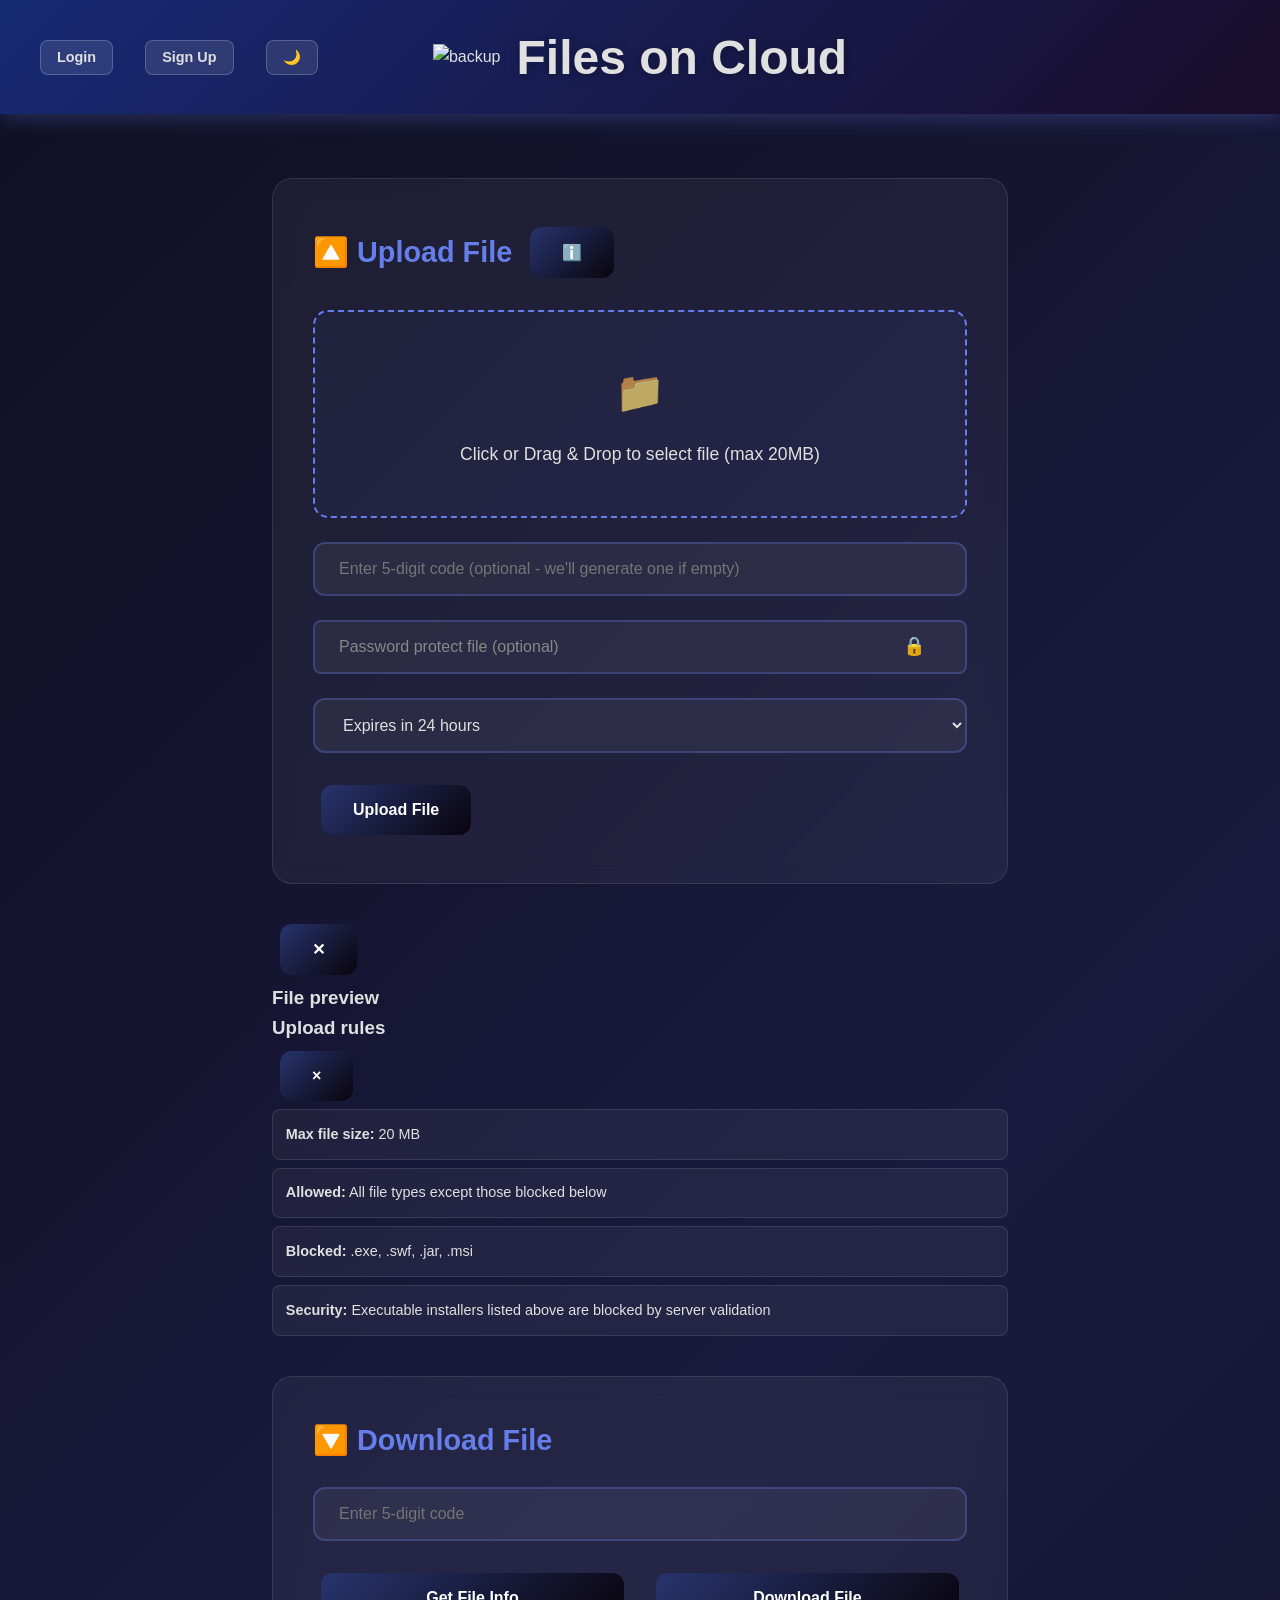
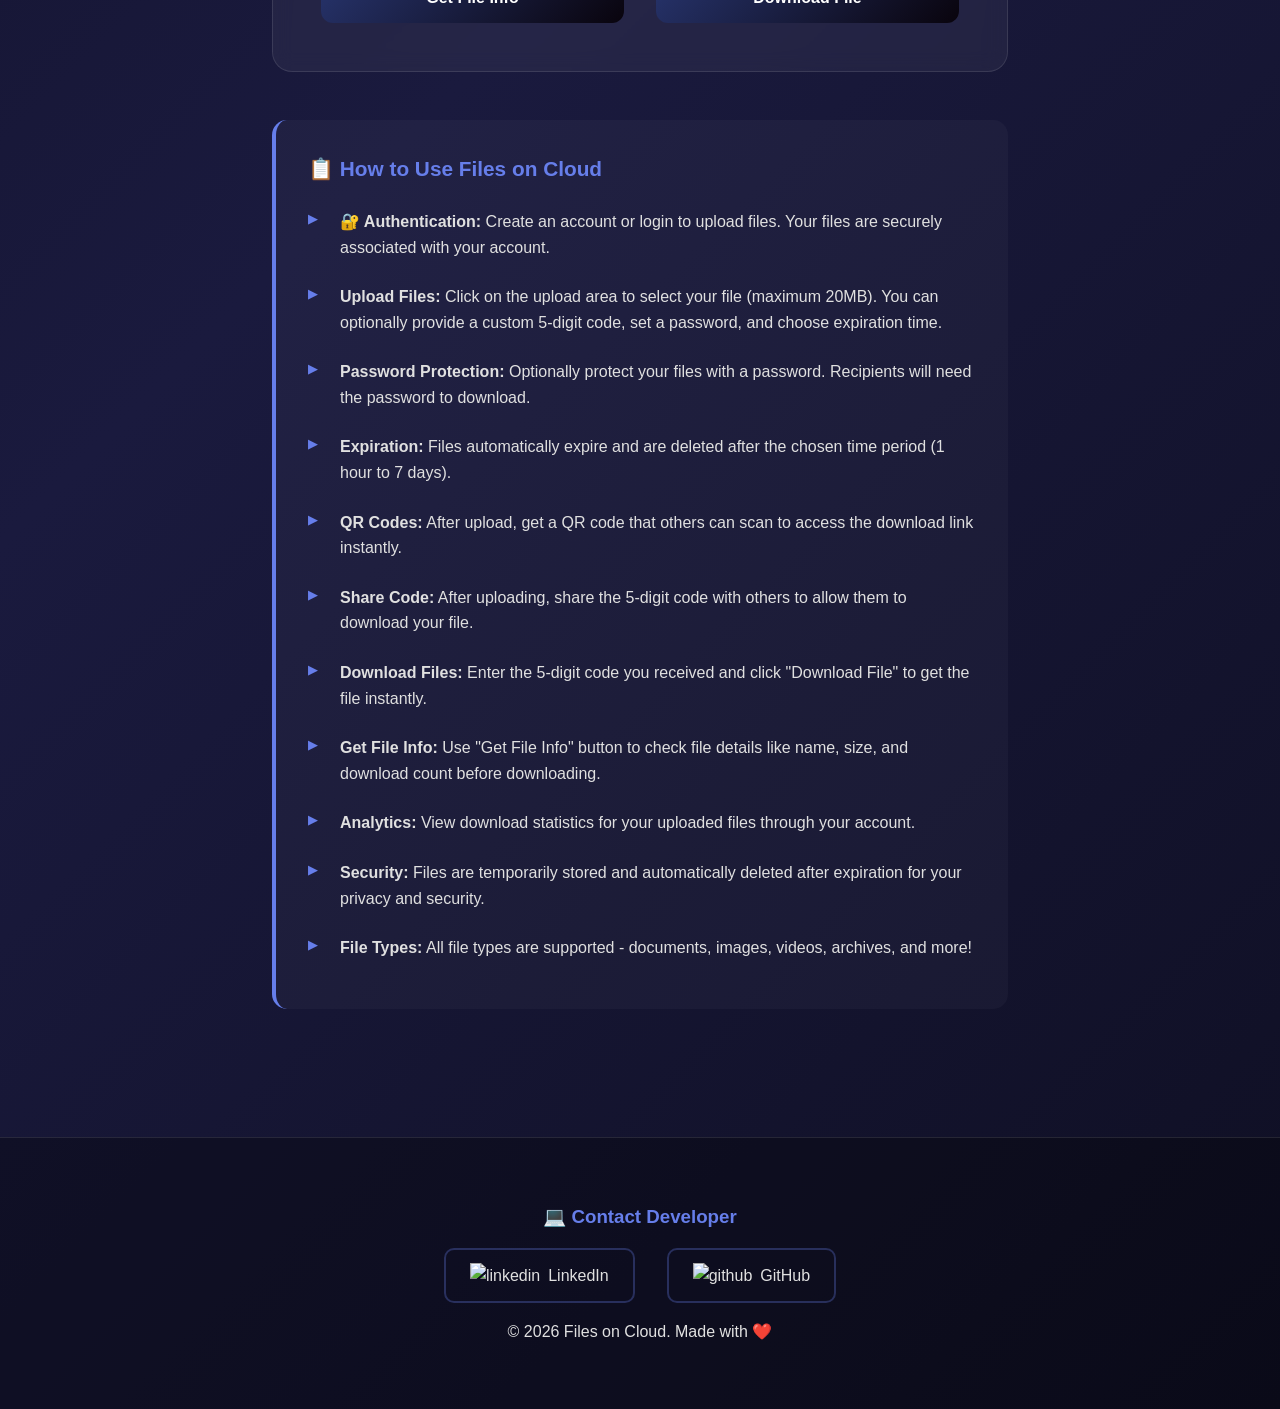
==== commit 44a52931: "fix: move password toggle icon inline with input field (#48)" ====
--- a/public/index.html
+++ b/public/index.html
@@ -5,6 +5,44 @@
     <meta name="viewport" content="width=device-width, initial-scale=1.0">
     <title>File On Cloud</title>
     <link rel="stylesheet" href="style.css">
+    <style>
+        /* Password toggle: keep both elements inside same wrapper so the icon appears inside the input border */
+        .password-container {
+            position: relative;
+            width: 100%;
+        }
+
+        /* Make room for the toggle inside the input */
+        .password-input {
+            width: 100%;
+            padding-right: 45px; /* ensure text doesn't overlap the icon (requested) */
+            box-sizing: border-box;
+        }
+
+        /* Toggle sits inside the input on the right side */
+        .password-toggle {
+            position: absolute;
+            right: 12px;
+            top: 50%;
+            transform: translateY(-50%);
+            background: transparent; /* let input background show through so it looks part of the field */
+            border: none;
+            color: var(--text-primary);
+            font-size: 1.05rem;
+            cursor: pointer;
+            padding: 4px;
+            display: inline-flex;
+            align-items: center;
+            justify-content: center;
+            z-index: 2;
+        }
+
+        .password-toggle:focus {
+            outline: none;
+            box-shadow: 0 0 0 3px rgba(102,126,234,0.08);
+            border-radius: 6px;
+        }
+    </style>
 </head>
 <body>
     <!-- Header -->
@@ -53,9 +91,18 @@
                        min="10000"
                        max="99999">
 
-                <div class="password-container">
-    <input type="password" id="filePassword" placeholder="Password protect file (optional)">
-    <button type="button" id="togglePassword" class="toggle-btn">🔒</button>
+                                <div style="position: relative; width: 100%; display: flex; align-items: center;">
+    <input 
+        type="password" 
+        id="filePassword" 
+        placeholder="Password protect file (optional)"
+        style="width: 100%; padding-right: 50px; box-sizing: border-box; border-radius: 8px;"
+    />
+    <button 
+        type="button" 
+        id="togglePassword"
+        style="position: absolute; right: 10px ; top: 33%; transform: translateY(-50%); margin: 0; background: none; border: none; cursor: pointer; font-size: 18px; z-index: 10;"
+    >🔒</button>
 </div>
 
                 <select id="expirationTime">
@@ -783,16 +830,14 @@
         });
 
         // Alag se window load par toggle bind karna
-window.addEventListener("load", () => {
-    const passwordInput = document.getElementById("filePassword");
-    const togglePasswordButton = document.getElementById("togglePassword");
-
-    if (togglePasswordButton && passwordInput) {
-        togglePasswordButton.addEventListener("click", function () {
-            const type = passwordInput.getAttribute("type") === "password" ? "text" : "password";
-            passwordInput.setAttribute("type", type);
-            this.textContent = type === "password" ? "🔒" : "🔓";
-        });
+document.getElementById('togglePassword').addEventListener('click', function() {
+    const input = document.getElementById('filePassword');
+    if (input.type === 'password') {
+        input.type = 'text';
+        this.textContent = '🔓';
+    } else {
+        input.type = 'password';
+        this.textContent = '🔒';
     }
 });
     </script>
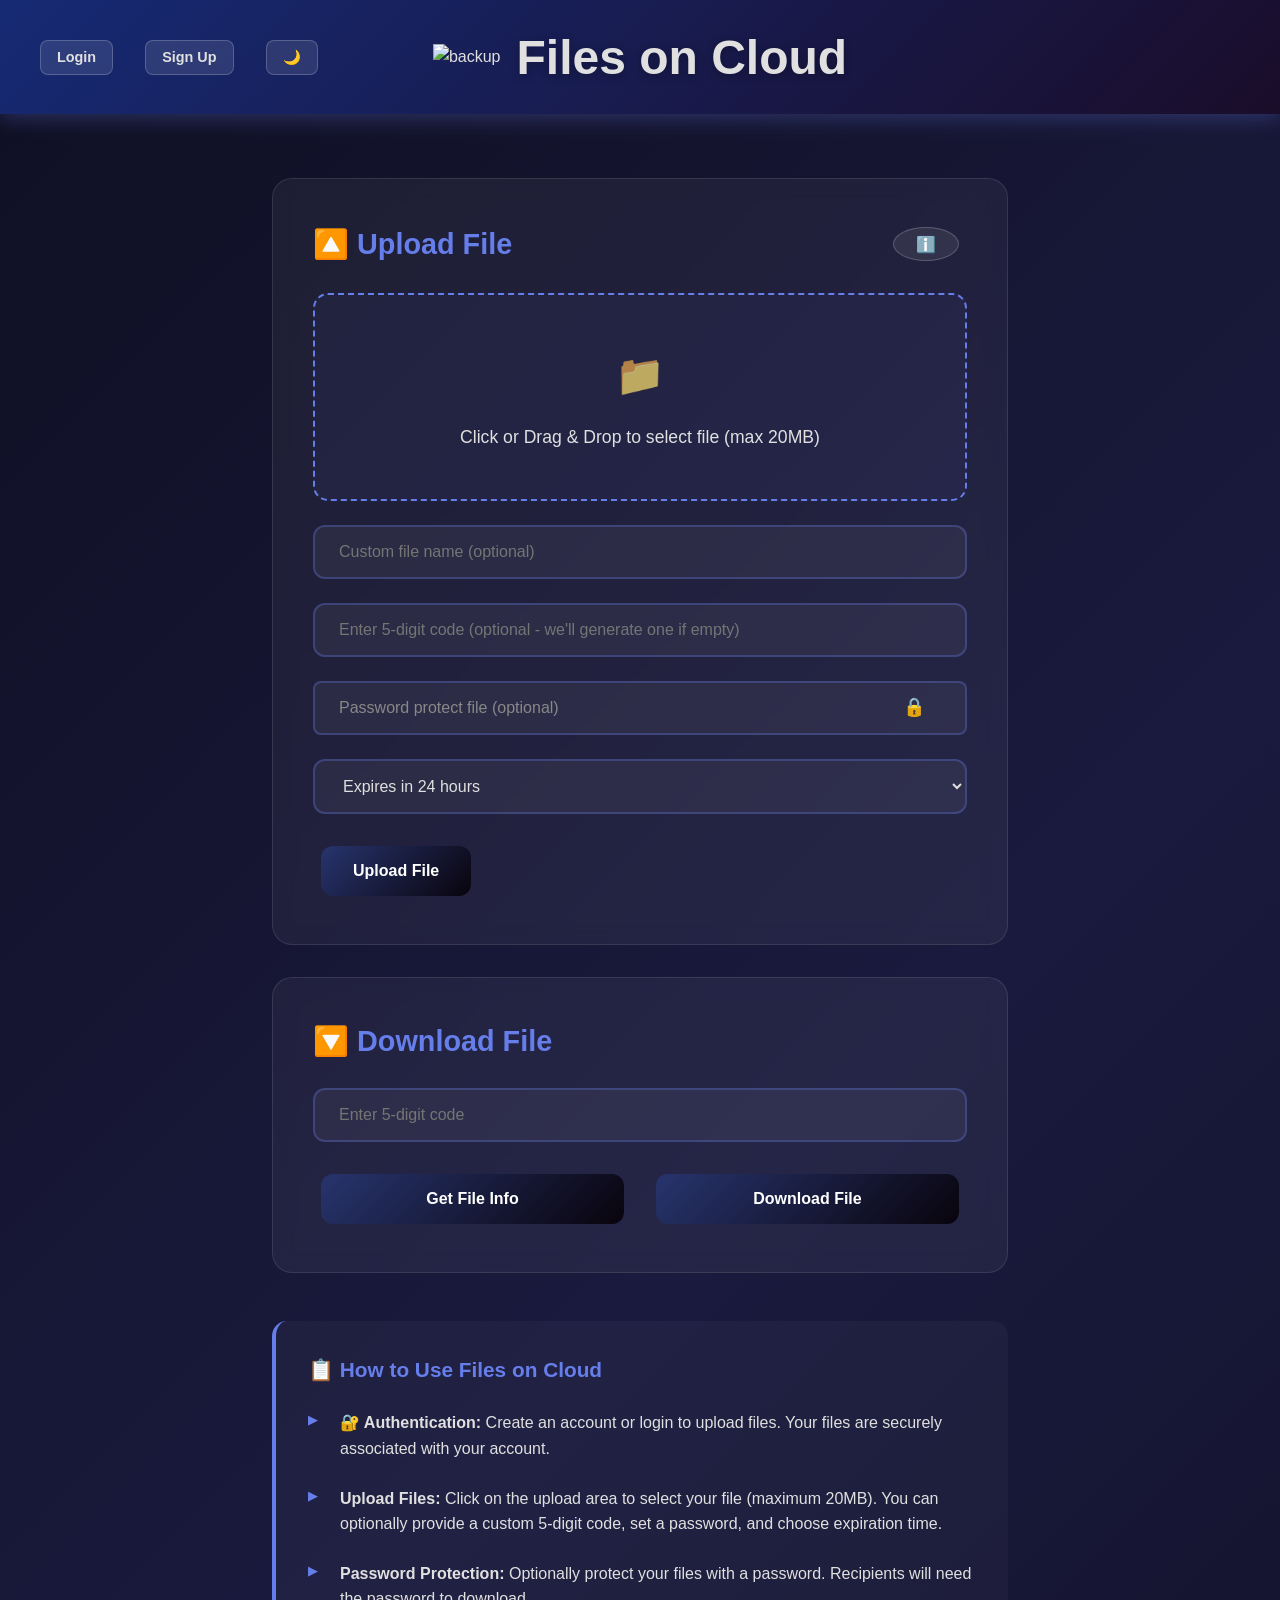
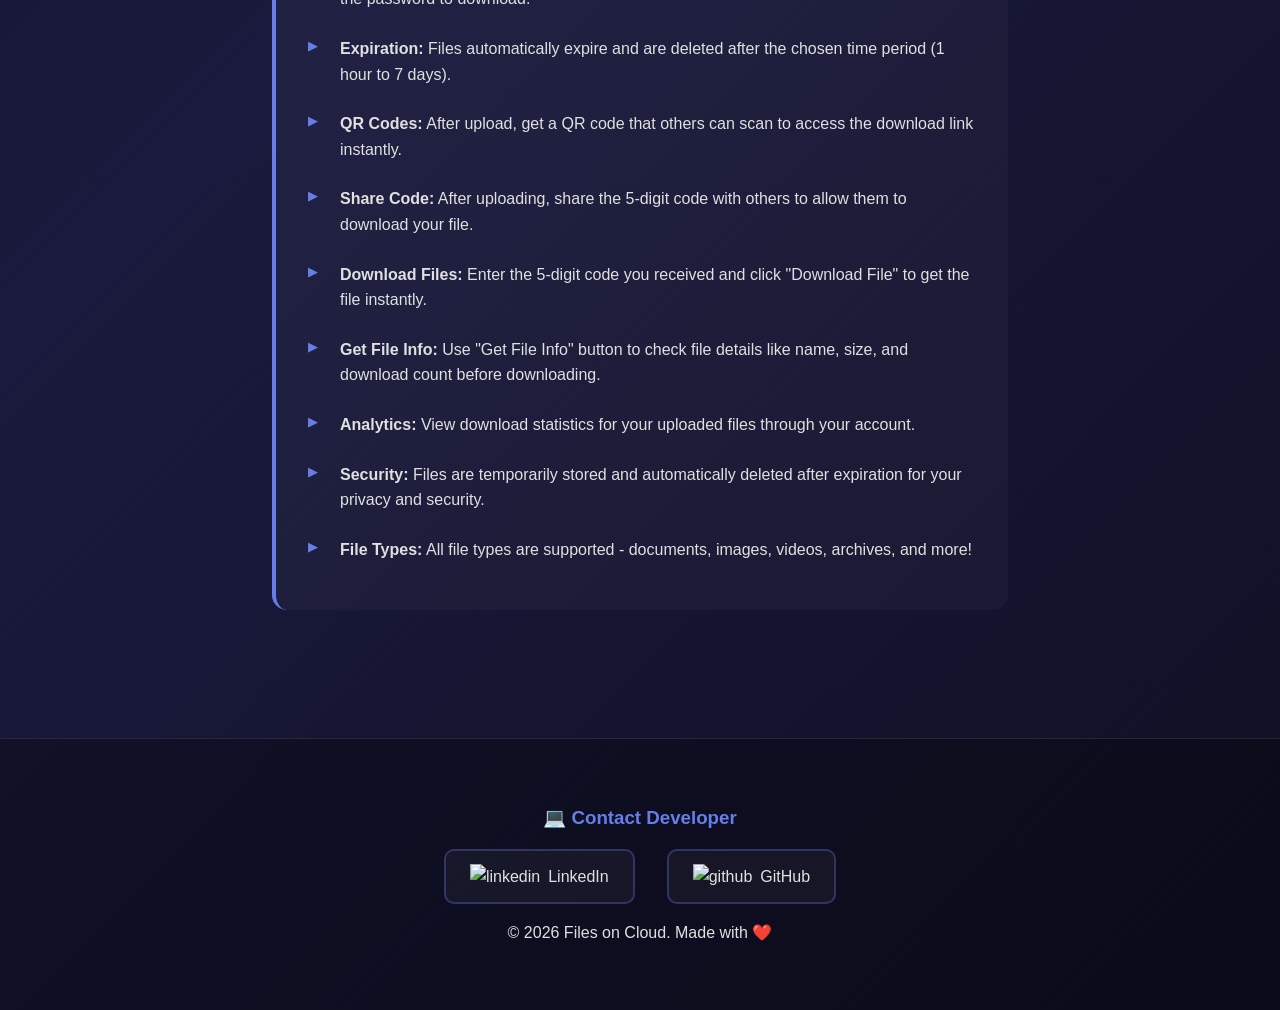
==== commit b4b9a784: "chore: sync local codebase with remote themes and features" ====
--- a/public/index.html
+++ b/public/index.html
@@ -85,6 +85,10 @@
                     <button type="button" id="clearFileBtn" class="file-preview-clear">Clear selection</button>
                 </div>
 
+                <input type="text"
+                       id="customFileName"
+                       placeholder="Custom file name (optional)">
+
                 <input type="number"
                        id="uploadCode"
                        placeholder="Enter 5-digit code (optional - we'll generate one if empty)"
@@ -161,6 +165,15 @@
                 </div>
                 
                 <div class="result-content">
+                    <div class="share-code-section">
+                        <span class="result-icon">🔢</span>
+                        <span class="section-title">Share Code</span>
+                        <div class="share-code-container">
+                            <input type="text" id="shareCodeInput" readonly>
+                            <button type="button" id="copyCodeBtn" class="copy-btn" aria-label="Copy share code">📋</button>
+                        </div>
+                    </div>
+
                     <div class="share-link-section">
                         <span class="result-icon">🔗</span>
                         <span class="section-title">Share Link</span>
@@ -261,6 +274,7 @@
         const uploadForm = document.getElementById('uploadForm');
         const fileInput = document.getElementById('fileInput');
         const uploadCodeInput = document.getElementById('uploadCode');
+        const customFileNameInput = document.getElementById('customFileName');
         const filePasswordInput = document.getElementById('filePassword');
         const expirationSelect = document.getElementById('expirationTime');
         const uploadBtn = document.getElementById('uploadBtn');
@@ -268,6 +282,8 @@
         const uploadLoading = document.getElementById('uploadLoading');
         const uploadMessage = document.getElementById('uploadMessage');
         const resultSection = document.getElementById('resultSection');
+        const shareCodeInput = document.getElementById('shareCodeInput');
+        const copyCodeBtn = document.getElementById('copyCodeBtn');
         const shareLinkInput = document.getElementById('shareLinkInput');
         const copyLinkBtn = document.getElementById('copyLinkBtn');
         const qrCode = document.getElementById('qrCode');
@@ -662,6 +678,7 @@
             try {
                 const formData = new FormData();
                 formData.append('file', fileInput.files[0]);
+                formData.append('customName', customFileNameInput.value);
                 if (uploadCodeInput.value) {
                     formData.append('code', uploadCodeInput.value);
                 }
@@ -689,6 +706,7 @@
                     showMessage(uploadMessage, `✅ ${result.message}`, 'success');
                     
                     // Show result section
+                    shareCodeInput.value = result.code;
                     shareLinkInput.value = result.downloadUrl;
                     qrCode.src = result.qrCode;
                     resultSection.style.display = 'block';
@@ -711,6 +729,28 @@
                 uploadBtn.disabled = false;
                 uploadLoading.style.display = 'none';
             }
+        });
+
+        // Copy link functionality
+        copyCodeBtn.addEventListener('click', function() {
+            const code = shareCodeInput.value;
+            navigator.clipboard.writeText(code).then(() => {
+                copyCodeBtn.textContent = '✅ Copied!';
+                setTimeout(() => {
+                    copyCodeBtn.textContent = '📋';
+                }, 2000);
+            }).catch(() => {
+                const textArea = document.createElement('textarea');
+                textArea.value = code;
+                document.body.appendChild(textArea);
+                textArea.select();
+                document.execCommand('copy');
+                document.body.removeChild(textArea);
+                copyCodeBtn.textContent = '✅ Copied!';
+                setTimeout(() => {
+                    copyCodeBtn.textContent = '📋';
+                }, 2000);
+            });
         });
 
         // Copy link functionality
--- a/public/style.css
+++ b/public/style.css
@@ -146,6 +146,30 @@
     gap: 10px;
 }
 
+.upload-heading {
+    justify-content: space-between;
+}
+
+.rules-info-btn {
+    background: rgba(255, 255, 255, 0.08);
+    border: 1px solid rgba(255, 255, 255, 0.2);
+    color: #e0e0e0;
+    width: 34px;
+    height: 34px;
+    border-radius: 50%;
+    cursor: pointer;
+    font-size: 1rem;
+    display: inline-flex;
+    align-items: center;
+    justify-content: center;
+    transition: all 0.3s ease;
+}
+
+.rules-info-btn:hover {
+    background: rgba(255, 255, 255, 0.15);
+    transform: translateY(-1px);
+}
+
 /* File Input Styling */
 .file-input-wrapper {
     position: relative;
@@ -210,6 +234,248 @@
 
 input[type="file"] {
     display: none;
+}
+
+/* File Preview */
+.file-preview {
+    display: flex;
+    align-items: center;
+    gap: 1rem;
+    padding: 1rem 1.2rem;
+    border-radius: 14px;
+    border: 1px solid rgba(102, 126, 234, 0.2);
+    background: rgba(255, 255, 255, 0.03);
+    margin: 0.5rem 0 1.5rem;
+}
+
+.file-preview-media {
+    width: 64px;
+    height: 64px;
+    border-radius: 12px;
+    background: rgba(102, 126, 234, 0.15);
+    display: flex;
+    align-items: center;
+    justify-content: center;
+    overflow: hidden;
+    flex-shrink: 0;
+}
+
+.file-preview-media img {
+    width: 100%;
+    height: 100%;
+    object-fit: cover;
+}
+
+.file-preview-icon {
+    font-size: 2rem;
+}
+
+.file-preview-meta {
+    flex: 1;
+    min-width: 0;
+}
+
+.file-preview-name {
+    font-weight: 600;
+    color: #e0e0e0;
+    margin-bottom: 0.25rem;
+    white-space: nowrap;
+    overflow: hidden;
+    text-overflow: ellipsis;
+}
+
+.file-preview-size {
+    font-size: 0.9rem;
+    color: #b6b9d6;
+}
+
+.file-preview-clear {
+    background: rgba(244, 67, 54, 0.1);
+    border: 1px solid rgba(244, 67, 54, 0.35);
+    color: #f44336;
+    padding: 0.45rem 0.9rem;
+    border-radius: 10px;
+    cursor: pointer;
+    transition: all 0.3s ease;
+}
+
+.file-preview-clear:hover {
+    background: rgba(244, 67, 54, 0.2);
+    transform: translateY(-1px);
+}
+
+/* Preview Modal */
+.preview-modal {
+    position: fixed;
+    inset: 0;
+    background: rgba(6, 8, 22, 0.8);
+    display: flex;
+    align-items: center;
+    justify-content: center;
+    padding: 2rem;
+    opacity: 0;
+    pointer-events: none;
+    transition: opacity 0.25s ease;
+    z-index: 2100;
+}
+
+.preview-modal.open {
+    opacity: 1;
+    pointer-events: auto;
+}
+
+.preview-modal-content {
+    width: min(900px, 100%);
+    max-height: 85vh;
+    background: rgba(14, 16, 32, 0.95);
+    border: 1px solid rgba(102, 126, 234, 0.35);
+    border-radius: 18px;
+    padding: 1.5rem;
+    position: relative;
+    transform: translateY(10px) scale(0.98);
+    transition: transform 0.25s ease;
+    overflow: hidden;
+}
+
+.preview-modal.open .preview-modal-content {
+    transform: translateY(0) scale(1);
+}
+
+.preview-modal-close {
+    position: absolute;
+    top: 16px;
+    right: 16px;
+    background: rgba(255, 255, 255, 0.1);
+    border: 1px solid rgba(255, 255, 255, 0.2);
+    color: #e0e0e0;
+    width: 36px;
+    height: 36px;
+    border-radius: 50%;
+    cursor: pointer;
+    font-size: 1rem;
+    display: inline-flex;
+    align-items: center;
+    justify-content: center;
+    transition: all 0.3s ease;
+}
+
+.preview-modal-close:hover {
+    background: rgba(255, 255, 255, 0.18);
+}
+
+.preview-modal-body {
+    display: flex;
+    flex-direction: column;
+    gap: 1rem;
+}
+
+.preview-modal-body h3 {
+    color: #667eea;
+    font-size: 1.2rem;
+    margin-right: 2.5rem;
+}
+
+.preview-modal-body img {
+    width: 100%;
+    max-height: 70vh;
+    object-fit: contain;
+    border-radius: 14px;
+    background: rgba(102, 126, 234, 0.08);
+}
+
+.preview-modal-details {
+    display: grid;
+    gap: 0.75rem;
+    color: #d7d7f5;
+    font-size: 0.98rem;
+    background: rgba(255, 255, 255, 0.04);
+    border-radius: 14px;
+    padding: 1rem 1.2rem;
+    border: 1px solid rgba(255, 255, 255, 0.08);
+}
+
+.preview-detail-item {
+    display: flex;
+    justify-content: space-between;
+    gap: 1rem;
+    border-bottom: 1px solid rgba(255, 255, 255, 0.06);
+    padding-bottom: 0.6rem;
+}
+
+.preview-detail-item:last-child {
+    border-bottom: none;
+    padding-bottom: 0;
+}
+
+.preview-detail-label {
+    color: #b6b9d6;
+    font-weight: 600;
+}
+
+/* Modal */
+.modal {
+    position: fixed;
+    inset: 0;
+    background: rgba(6, 8, 22, 0.7);
+    display: none;
+    align-items: center;
+    justify-content: center;
+    padding: 1.5rem;
+    z-index: 2000;
+}
+
+.modal.open {
+    display: flex;
+}
+
+.modal-content {
+    width: 100%;
+    max-width: 520px;
+    background: rgba(20, 22, 44, 0.95);
+    border: 1px solid rgba(102, 126, 234, 0.3);
+    border-radius: 16px;
+    padding: 1.5rem;
+    box-shadow: 0 20px 40px rgba(0, 0, 0, 0.4);
+    animation: slideIn 0.25s ease;
+}
+
+.modal-header {
+    display: flex;
+    align-items: center;
+    justify-content: space-between;
+    margin-bottom: 1rem;
+}
+
+.modal-header h3 {
+    color: #667eea;
+    font-size: 1.2rem;
+}
+
+.modal-close {
+    background: transparent;
+    border: none;
+    color: #e0e0e0;
+    font-size: 1.6rem;
+    cursor: pointer;
+    line-height: 1;
+}
+
+.modal-body li {
+    background: rgba(255, 255, 255, 0.05);
+    margin-bottom: 0.5rem;
+    padding: 0.8rem;
+    border-radius: 8px;
+    border: 1px solid rgba(255, 255, 255, 0.1);
+    font-size: 0.9rem;
+}
+.modal-rule-list li {
+    padding: 0.6rem 0;
+    border-bottom: 1px solid rgba(255, 255, 255, 0.06);
+    font-size: 0.98rem;
+}
+
+.modal-rule-list li:last-child {
+    border-bottom: none;
 }
 
 /* Form Inputs */
@@ -508,7 +774,7 @@
 }
 
 .social-links a {
-    color: #e0e0e0;
+    color: var(--text-primary);
     text-decoration: none;
     padding: 0.8rem 1.5rem;
     border: 2px solid rgba(102, 126, 234, 0.3);
@@ -517,6 +783,18 @@
     display: flex;
     align-items: center;
     gap: 0.5rem;
+    background: rgba(255,255,255,0.04);
+}
+
+body.light-theme .social-links a {
+    background: white;
+    color: #4338ca;
+    border: 1px solid rgba(99, 102, 241, 0.25);
+}
+
+body.light-theme .social-links a:hover {
+    background: #6366f1;
+    color: white;
 }
 
 .social-links a:hover {
@@ -780,7 +1058,7 @@
 .auth-card p {
     margin-top: 1.2rem;
     text-align: center;
-    color: #e5e7eb;
+    color: var(--text-primary);
     font-size: 1rem;
     font-weight: 500;
 }
@@ -943,22 +1221,64 @@
     border: 1px solid rgba(102, 126, 234, 0.2);
 }
 
+body.light-theme .dashboard-table-container {
+    background: white;
+}
+
 .dashboard-table {
     width: 100%;
     border-collapse: collapse;
-    min-width: 600px;
-}
-
-.dashboard-table th, .dashboard-table td {
-    padding: 1rem;
+    min-width: 900px; /* Prevents squishing on desktop/laptop screens and handles narrow viewports via container horizontal scroll */
+}
+
+.dashboard-table th,
+.dashboard-table td {
+    padding: 1rem 1.2rem;
     text-align: left;
-    border-bottom: 1px solid rgba(255, 255, 255, 0.1);
+    border-bottom: 1px solid var(--border-color);
+    color: var(--text-primary);
 }
 
 .dashboard-table th {
     background: rgba(102, 126, 234, 0.1);
-    color: #667eea;
+    color: var(--text-secondary);
     font-weight: 600;
+}
+
+/* Prevent squishing and wrapping of core metadata columns */
+.dashboard-table th:nth-child(2), /* Code */
+.dashboard-table td:nth-child(2),
+.dashboard-table th:nth-child(3), /* Size */
+.dashboard-table td:nth-child(3),
+.dashboard-table th:nth-child(4), /* Upload Date */
+.dashboard-table td:nth-child(4),
+.dashboard-table th:nth-child(5), /* Expires */
+.dashboard-table td:nth-child(5),
+.dashboard-table th:nth-child(6), /* Downloads */
+.dashboard-table td:nth-child(6) {
+    white-space: nowrap;
+}
+
+/* Clean, responsive truncation for long file names */
+.dashboard-table th:first-child,
+.dashboard-table td:first-child {
+    min-width: 180px;
+    max-width: 280px;
+    white-space: nowrap;
+    overflow: hidden;
+    text-overflow: ellipsis;
+}
+
+/* Dedicated space for the action buttons to align perfectly */
+.dashboard-table th:last-child,
+.dashboard-table td:last-child {
+    width: 260px;
+    min-width: 260px;
+    white-space: nowrap;
+}
+
+body.light-theme .dashboard-table tbody tr:hover {
+    background: rgba(99, 102, 241, 0.06);
 }
 
 .dashboard-table tbody tr:last-child td {
@@ -1021,7 +1341,7 @@
     border: 1px solid rgba(255, 255, 255, 0.1);
     font-size: 0.9rem;
 }
-}
+
 /* =========================================
    Storage Visualizer Component (Custom)
    ========================================= */
@@ -1038,8 +1358,9 @@
     display: flex;
     justify-content: space-between;
     margin-bottom: 12px;
-    color: #e2e8f0;
+    color: var(--text-primary);
     font-size: 1rem;
+    font-weight: 600;
 }
 .progress-track {
     width: 100%;
@@ -1059,10 +1380,26 @@
 .progress-fill.danger { background: linear-gradient(90deg, #fc8181 0%, #e53e3e 100%); }
 .storage-text {
     font-size: 0.85rem;
-    color: #a0aec0;
+    color: #4b5563;
     margin-top: 8px;
     text-align: right;
-    font-weight: 500;
+    font-weight: 600;
+}
+body.light-theme .storage-container {
+    background: rgba(255, 255, 255, 0.98);
+    border: 1px solid rgba(99, 102, 241, 0.15);
+}
+
+body.light-theme .storage-header {
+    color: #374151;
+}
+
+body.light-theme .storage-text {
+    color: #4b5563;
+}
+
+body.light-theme .progress-track {
+    background: rgba(99, 102, 241, 0.12);
 }
 
 /*Search and Sort Controls UI */
@@ -1072,6 +1409,7 @@
     margin-bottom: 20px;
     flex-wrap: wrap;
 }
+
 .search-input {
     flex: 1;
     min-width: 200px;
@@ -1079,14 +1417,26 @@
     border-radius: 8px;
     border: 1px solid rgba(255, 255, 255, 0.1);
     background: rgba(255, 255, 255, 0.05);
-    color: white;
+    color: var(--text-primary);
     font-size: 0.95rem;
     transition: border-color 0.3s;
 }
+
+body.light-theme .search-input {
+    background: white;
+    color: #111827;
+    border: 1px solid rgba(99, 102, 241, 0.2);
+}
+
+body.light-theme .search-input::placeholder {
+    color: #6b7280;
+}
+
 .search-input:focus {
     outline: none;
     border-color: #667eea;
 }
+
 .sort-select {
     padding: 10px 15px;
     border-radius: 8px;
@@ -1106,6 +1456,8 @@
     border-top: 1px solid rgba(67, 56, 202, 0.15);
 }
 body.light-theme .section {
+    background: rgba(255, 255, 255, 0.98);
+    border: 1px solid rgba(99, 102, 241, 0.12);
     box-shadow: 0 10px 30px rgba(0, 0, 0, 0.06);
 }
 body.light-theme summary,
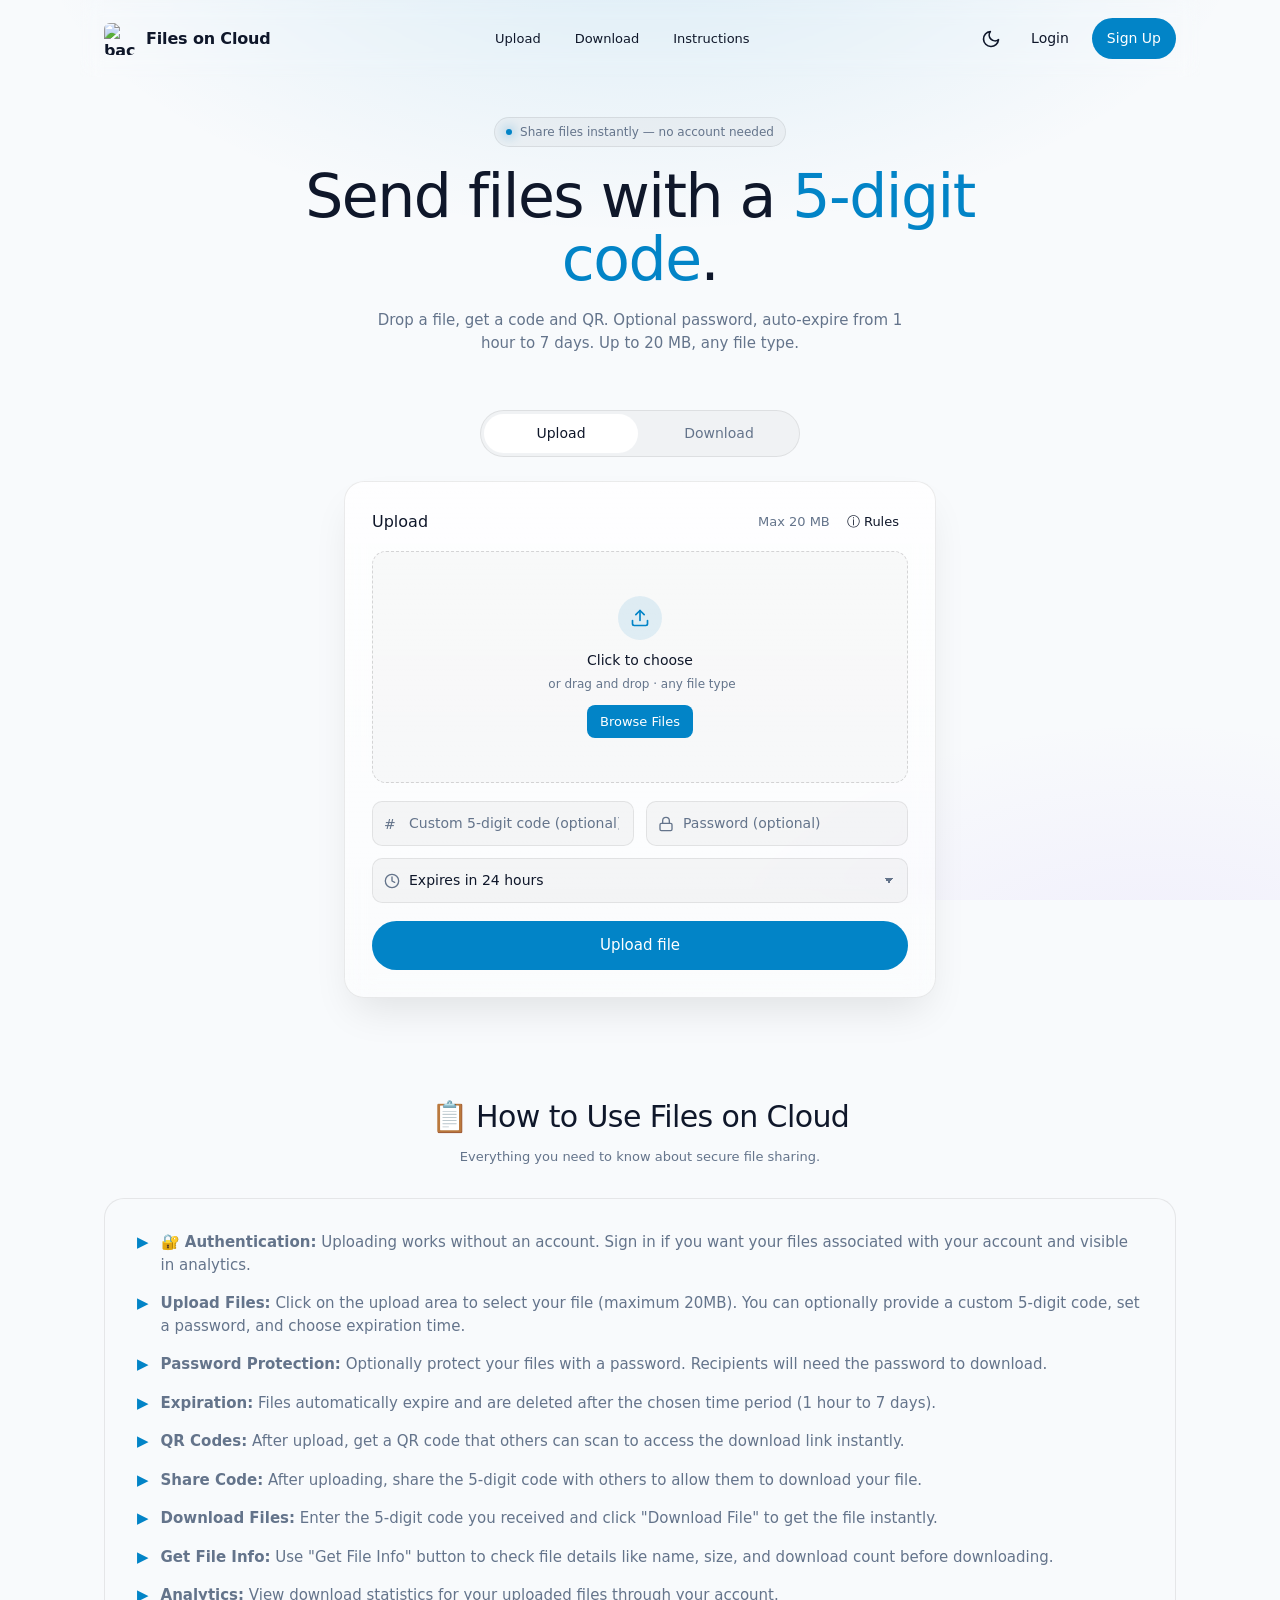
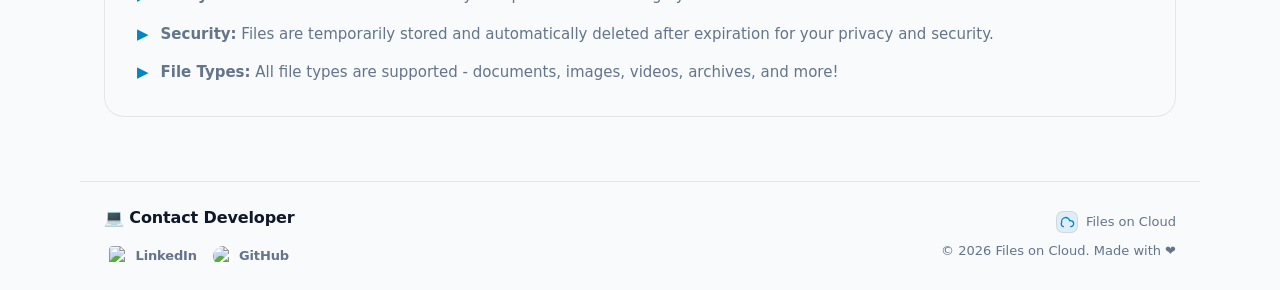
==== commit 40efa420: "updated the frontend website (#41) * updated the frontend website  * Update public/auth.html  Co-aut" ====
--- a/public/index.html
+++ b/public/index.html
@@ -1,886 +1,256 @@
-<!DOCTYPE html>
+<!doctype html>
 <html lang="en">
 <head>
-    <meta charset="UTF-8">
-    <meta name="viewport" content="width=device-width, initial-scale=1.0">
-    <title>File On Cloud</title>
-    <link rel="stylesheet" href="style.css">
-    <style>
-        /* Password toggle: keep both elements inside same wrapper so the icon appears inside the input border */
-        .password-container {
-            position: relative;
-            width: 100%;
-        }
-
-        /* Make room for the toggle inside the input */
-        .password-input {
-            width: 100%;
-            padding-right: 45px; /* ensure text doesn't overlap the icon (requested) */
-            box-sizing: border-box;
-        }
-
-        /* Toggle sits inside the input on the right side */
-        .password-toggle {
-            position: absolute;
-            right: 12px;
-            top: 50%;
-            transform: translateY(-50%);
-            background: transparent; /* let input background show through so it looks part of the field */
-            border: none;
-            color: var(--text-primary);
-            font-size: 1.05rem;
-            cursor: pointer;
-            padding: 4px;
-            display: inline-flex;
-            align-items: center;
-            justify-content: center;
-            z-index: 2;
-        }
-
-        .password-toggle:focus {
-            outline: none;
-            box-shadow: 0 0 0 3px rgba(102,126,234,0.08);
-            border-radius: 6px;
-        }
-    </style>
+  <meta charset="utf-8" />
+  <meta name="viewport" content="width=device-width, initial-scale=1" />
+  <title>Files on Cloud — Share files with a 5-digit code</title>
+  <meta name="description" content="Upload up to 20MB, share with a 5-digit code or QR. Password protect, set expiry from 1 hour to 7 days." />
+  <link rel="stylesheet" href="style.css" />
+  <link rel="preconnect" href="https://api.qrserver.com" />
+  <script src="theme.js"></script>
 </head>
 <body>
-    <!-- Header -->
-    <div class="header">
-        <div class="auth-buttons">
-            <button id="loginBtn" class="auth-btn">Login</button>
-            <button id="signupBtn" class="auth-btn">Sign Up</button>
-            <button id="dashboardBtn" class="auth-btn" style="display: none;">Dashboard</button>
-            <button id="themeToggle" class="auth-btn">🌙</button>
-        </div>
-        <span><img src="backup-file.png" height="60" width="60" alt="backup"></span>
-        <h1>Files on Cloud</h1>
-    </div>
-
-    <div class="container">
-        <!-- Upload Section -->
-        <div class="section">
-            <h2 class="upload-heading">
-                <span>🔼 Upload File</span>
-                <button type="button" id="uploadRulesBtn" class="rules-info-btn" aria-haspopup="dialog" aria-controls="uploadRulesModal" aria-label="View upload rules">ℹ️</button>
-            </h2>
-            <form id="uploadForm">
-                <div class="file-input-wrapper">
-                    <input type="file" id="fileInput" accept="*" required>
-                    <div class="file-input" id="dropZone" onclick="document.getElementById('fileInput').click()">
-                        <span class="upload-icon" id="uploadIconDefault">📁</span>
-                        <span id="fileText">Click or Drag & Drop to select file</span>
-                    </div>
-                </div>
-
-                <div class="file-preview" id="filePreview" style="display: none;" tabindex="0" role="button" aria-label="Open file preview">
-                    <div class="file-preview-media">
-                        <img id="filePreviewImage" src="" alt="Selected file preview" style="display: none;">
-                        <div id="filePreviewIcon" class="file-preview-icon" style="display: none;">📄</div>
-                    </div>
-                    <div class="file-preview-meta">
-                        <p class="file-preview-name" id="filePreviewName"></p>
-                        <p class="file-preview-size" id="filePreviewSize"></p>
-                    </div>
-                    <button type="button" id="clearFileBtn" class="file-preview-clear">Clear selection</button>
-                </div>
-
-                <input type="text"
-                       id="customFileName"
-                       placeholder="Custom file name (optional)">
-
-                <input type="number"
-                       id="uploadCode"
-                       placeholder="Enter 5-digit code (optional - we'll generate one if empty)"
-                       min="10000"
-                       max="99999">
-
-                                <div style="position: relative; width: 100%; display: flex; align-items: center;">
-    <input 
-        type="password" 
-        id="filePassword" 
-        placeholder="Password protect file (optional)"
-        style="width: 100%; padding-right: 50px; box-sizing: border-box; border-radius: 8px;"
-    />
-    <button 
-        type="button" 
-        id="togglePassword"
-        style="position: absolute; right: 10px ; top: 33%; transform: translateY(-50%); margin: 0; background: none; border: none; cursor: pointer; font-size: 18px; z-index: 10;"
-    >🔒</button>
-</div>
-
-                <select id="expirationTime">
-                    <option value="24h">Expires in 24 hours</option>
-                    <option value="1h">Expires in 1 hour</option>
-                    <option value="6h">Expires in 6 hours</option>
-                    <option value="7d">Expires in 7 days</option>
-                </select>
-
-                <button type="submit" id="uploadBtn">Upload File</button>
-            </form>
-
-            <div class="loading" id="uploadLoading" style="display: none;">
-                <div class="spinner"></div>
-                <p>Uploading...</p>
+  <!-- The Top Navigation Bar -->
+  <header class="nav">
+    <a href="#" class="brand">
+      <img src="backup-file.png" height="32" width="32" alt="backup" class="brand-img" style="border-radius: 6px;">
+      <span>Files on Cloud</span>
+    </a>
+    <nav class="nav-links" style="display: flex; gap: 8px;">
+      <a href="#workspace" class="btn btn-ghost btn-sm">Upload</a>
+      <a href="#workspace" class="btn btn-ghost btn-sm" data-tab="download">Download</a>
+      <a href="#instructions" class="btn btn-ghost btn-sm">Instructions</a>
+    </nav>
+    <div class="nav-cta" style="display: flex; align-items: center; gap: 8px;">
+      <button class="btn btn-ghost theme-toggle" aria-label="Toggle Theme" style="padding: 6px;"></button>
+      <button class="btn btn-ghost" id="loginBtn">Login</button>
+      <button class="btn btn-primary" id="signupBtn">Sign Up</button>
+      <button class="btn btn-outline" id="dashboardBtn" style="display: none;">Dashboard</button>
+    </div>
+  </header>
+
+  <!-- Welcome Header (Hero Section) -->
+  <section class="hero">
+    <div class="pill">
+      <span class="dot"></span> Share files instantly — no account needed
+    </div>
+    <h1>Send files with a <span class="accent">5-digit code</span>.</h1>
+    <p class="lede">
+      Drop a file, get a code and QR. Optional password, auto-expire from
+      1 hour to 7 days. Up to 20&nbsp;MB, any file type.
+    </p>
+
+  </section>
+
+  <!-- The Core Workspace: Toggles between Uploading and Downloading -->
+  <section id="workspace" class="workspace">
+    <div class="tabs" role="tablist">
+      <button class="tab is-active" data-tab="upload" role="tab">Upload</button>
+      <button class="tab" data-tab="download" role="tab">Download</button>
+    </div>
+
+    <!-- The File Upload Panel -->
+    <div class="panel card" id="panel-upload">
+      <div class="panel-head">
+        <h3>Upload</h3>
+        <span class="muted" style="display: flex; align-items: center;">Max 20&nbsp;MB <button type="button" id="uploadRulesBtn" class="btn btn-ghost btn-sm" style="padding: 2px 8px; margin-left: 8px; font-size: 13px;">ⓘ Rules</button></span>
+      </div>
+
+      <!-- Form shown before a file is uploaded -->
+      <div id="uploadForm">
+        <label class="dropzone" id="dropzone" tabindex="0" role="button" aria-labelledby="dzTitle dzSub">
+          <input type="file" id="fileInput" hidden />
+          <div class="dropzone-icon">
+            <svg viewBox="0 0 24 24" fill="none" stroke="currentColor" stroke-width="2" stroke-linecap="round" stroke-linejoin="round"><path d="M21 15v4a2 2 0 0 1-2 2H5a2 2 0 0 1-2-2v-4"/><polyline points="17 8 12 3 7 8"/><line x1="12" y1="3" x2="12" y2="15"/></svg>
+          </div>
+          <div class="dropzone-text">
+            <strong id="dzTitle">Click to choose</strong>
+            <span id="dzSub">or drag and drop · any file type</span>
+            <div style="margin-top: 12px;">
+              <div class="btn btn-primary btn-sm">Browse Files</div>
             </div>
-
-            <div id="uploadMessage"></div>
-        </div>
-
-        <div class="preview-modal" id="previewModal" role="dialog" aria-modal="true" aria-labelledby="previewModalTitle" aria-hidden="true">
-            <div class="preview-modal-content">
-                <button type="button" class="preview-modal-close" id="previewModalClose" aria-label="Close preview">✕</button>
-                <div class="preview-modal-body">
-                    <h3 id="previewModalTitle">File preview</h3>
-                    <img id="previewModalImage" alt="Full image preview" style="display: none;">
-                    <div class="preview-modal-details" id="previewModalDetails" style="display: none;"></div>
-                </div>
-            </div>
-        </div>
-
-        <div class="modal" id="uploadRulesModal" role="dialog" aria-modal="true" aria-labelledby="uploadRulesTitle" aria-hidden="true">
-            <div class="modal-content">
-                <div class="modal-header">
-                    <h3 id="uploadRulesTitle">Upload rules</h3>
-                    <button type="button" class="modal-close" id="uploadRulesClose" aria-label="Close upload rules">&times;</button>
-                </div>
-                <div class="modal-body">
-                    <ul class="modal-rule-list">
-                        <li><strong>Max file size:</strong> <span id="ruleMaxSize"></span></li>
-                        <li><strong>Allowed:</strong> <span id="ruleAllowedTypes"></span></li>
-                        <li><strong>Blocked:</strong> <span id="ruleBlockedTypes"></span></li>
-                        <li><strong>Security:</strong> <span id="ruleSecurity"></span></li>
-                    </ul>
-                </div>
-            </div>
-        </div>
-
-        <!-- Result Section -->
-        <div class="section" id="resultSection" style="display: none;">
-            <h2>File Uploaded Successfully</h2>
-            <div class="result-card">
-                <div class="result-header">
-                    <span class="result-icon"></span>
-
-                </div>
-                
-                <div class="result-content">
-                    <div class="share-code-section">
-                        <span class="result-icon">🔢</span>
-                        <span class="section-title">Share Code</span>
-                        <div class="share-code-container">
-                            <input type="text" id="shareCodeInput" readonly>
-                            <button type="button" id="copyCodeBtn" class="copy-btn" aria-label="Copy share code">📋</button>
-                        </div>
-                    </div>
-
-                    <div class="share-link-section">
-                        <span class="result-icon">🔗</span>
-                        <span class="section-title">Share Link</span>
-                        <div class="link-container">
-                            <input type="text" id="shareLinkInput" readonly>
-                            <button id="copyLinkBtn" class="copy-btn">Copy</button>
-                        </div>
-                    </div>
-                    
-                    <div class="qr-section">
-                        <span class="result-icon qr-toggle" id="qrToggle"><img src="https://cdn-icons-png.flaticon.com/128/9492/9492600.png" height="30"></span>
-                        <span class="section-title qr-toggle" id="qrToggleText">Click On QR to show</span>
-                        <div id="qrContainer" style="display: none;">
-                            <img id="qrCode" src="" alt="QR Code" />
-                        </div>
-                    </div>
-                </div>
-            </div>
-        </div>
-
-        <!-- Download Section -->
-        <div class="section">
-            <h2>🔽 Download File</h2>
-            <form id="downloadForm">
-                <input type="number" 
-                       id="downloadCode" 
-                       placeholder="Enter 5-digit code"
-                       min="10000" 
-                       max="99999" 
-                       required>
-                
-                <div class="button-group">
-                    <button type="button" id="infoBtn">Get File Info</button>
-                    <button type="submit" id="downloadBtn">Download File</button>
-                </div>
-            </form>
-            
-            <div class="loading" id="downloadLoading" style="display: none;">
-                <div class="spinner"></div>
-                <p>Processing...</p>
-            </div>
-            
-            <div id="downloadMessage"></div>
-            <div id="fileInfo"></div>
-        </div>
-
-        <!-- Instructions -->
-        <div class="instructions">
-            <h3>📋 How to Use Files on Cloud</h3>
-            <ul>
-                <li><strong>🔐 Authentication:</strong> Create an account or login to upload files. Your files are securely associated with your account.</li>
-                <li><strong>Upload Files:</strong> Click on the upload area to select your file (maximum 20MB). You can optionally provide a custom 5-digit code, set a password, and choose expiration time.</li>
-                <li><strong>Password Protection:</strong> Optionally protect your files with a password. Recipients will need the password to download.</li>
-                <li><strong>Expiration:</strong> Files automatically expire and are deleted after the chosen time period (1 hour to 7 days).</li>
-                <li><strong>QR Codes:</strong> After upload, get a QR code that others can scan to access the download link instantly.</li>
-                <li><strong>Share Code:</strong> After uploading, share the 5-digit code with others to allow them to download your file.</li>
-                <li><strong>Download Files:</strong> Enter the 5-digit code you received and click "Download File" to get the file instantly.</li>
-                <li><strong>Get File Info:</strong> Use "Get File Info" button to check file details like name, size, and download count before downloading.</li>
-                <li><strong>Analytics:</strong> View download statistics for your uploaded files through your account.</li>
-                <li><strong>Security:</strong> Files are temporarily stored and automatically deleted after expiration for your privacy and security.</li>
-                <li><strong>File Types:</strong> All file types are supported - documents, images, videos, archives, and more!</li>
-            </ul>
-        </div>
-    </div>
-
-    <!-- Footer -->
-    <div class="footer">
-        <div class="container">
-            <h3>💻 Contact Developer</h3>
-            <div class="social-links">
-                <a href="https://www.linkedin.com/in/priyanshu-kumar-15799a293/" target="_blank">
-                    <span><img src="linkedin.png" height="30" width="30" alt="linkedin"></span> LinkedIn
-                </a>
-                <a href="https://github.com/priyansh13-c" target="_blank">
-                    <span><img src="github.png" height="30" width="30" alt="github"></span> GitHub
-                </a>
-            </div>
-            <p>&copy; 2026 Files on Cloud. Made with ❤️</p>
-        </div>
-    </div>
-
-    <script>
-        const API_BASE = "";
-        const MAX_FILE_SIZE_MB = 20;
-        const MAX_FILE_SIZE_BYTES = MAX_FILE_SIZE_MB * 1024 * 1024;
-        const BLOCKED_EXTENSIONS = Array.from(new Set([
-            '.exe',
-            '.swf',
-            '.jar',
-            '.msi'
-        ]));
-
-        // Auth state
-        let currentUser = null;
-        let authToken = localStorage.getItem('authToken');
-
-        // DOM elements
-        const uploadForm = document.getElementById('uploadForm');
-        const fileInput = document.getElementById('fileInput');
-        const uploadCodeInput = document.getElementById('uploadCode');
-        const customFileNameInput = document.getElementById('customFileName');
-        const filePasswordInput = document.getElementById('filePassword');
-        const expirationSelect = document.getElementById('expirationTime');
-        const uploadBtn = document.getElementById('uploadBtn');
-        const dashboardBtn = document.getElementById('dashboardBtn');
-        const uploadLoading = document.getElementById('uploadLoading');
-        const uploadMessage = document.getElementById('uploadMessage');
-        const resultSection = document.getElementById('resultSection');
-        const shareCodeInput = document.getElementById('shareCodeInput');
-        const copyCodeBtn = document.getElementById('copyCodeBtn');
-        const shareLinkInput = document.getElementById('shareLinkInput');
-        const copyLinkBtn = document.getElementById('copyLinkBtn');
-        const qrCode = document.getElementById('qrCode');
-        const qrToggle = document.getElementById('qrToggle');
-        const qrToggleText = document.getElementById('qrToggleText');
-        const fileText = document.getElementById('fileText');
-        const dropZone = document.getElementById('dropZone');
-        const uploadIconDefault = document.getElementById('uploadIconDefault');
-        const filePreview = document.getElementById('filePreview');
-        const filePreviewImage = document.getElementById('filePreviewImage');
-        const filePreviewIcon = document.getElementById('filePreviewIcon');
-        const filePreviewName = document.getElementById('filePreviewName');
-        const filePreviewSize = document.getElementById('filePreviewSize');
-        const clearFileBtn = document.getElementById('clearFileBtn');
-        const previewModal = document.getElementById('previewModal');
-        const previewModalClose = document.getElementById('previewModalClose');
-        const previewModalImage = document.getElementById('previewModalImage');
-        const previewModalDetails = document.getElementById('previewModalDetails');
-        const previewModalTitle = document.getElementById('previewModalTitle');
-        let currentImagePreview = '';
-        let latestPreviewToken = null;
-        const uploadRulesBtn = document.getElementById('uploadRulesBtn');
-        const uploadRulesModal = document.getElementById('uploadRulesModal');
-        const uploadRulesClose = document.getElementById('uploadRulesClose');
-        const ruleMaxSize = document.getElementById('ruleMaxSize');
-        const ruleAllowedTypes = document.getElementById('ruleAllowedTypes');
-        const ruleBlockedTypes = document.getElementById('ruleBlockedTypes');
-        const ruleSecurity = document.getElementById('ruleSecurity');
-
-        const downloadForm = document.getElementById('downloadForm');
-        const downloadCodeInput = document.getElementById('downloadCode');
-        const infoBtn = document.getElementById('infoBtn');
-        const downloadBtn = document.getElementById('downloadBtn');
-        const downloadLoading = document.getElementById('downloadLoading');
-        const downloadMessage = document.getElementById('downloadMessage');
-        const fileInfo = document.getElementById('fileInfo');
-
-
-        // Initialize app
-        document.addEventListener('DOMContentLoaded', function() {
-            fileText.textContent = `Click or Drag & Drop to select file (max ${MAX_FILE_SIZE_MB}MB)`;
-            ruleMaxSize.textContent = `${MAX_FILE_SIZE_MB} MB`;
-            ruleAllowedTypes.textContent = 'All file types except those blocked below';
-            ruleBlockedTypes.textContent = BLOCKED_EXTENSIONS.join(', ');
-            ruleSecurity.textContent = 'Executable installers listed above are blocked by server validation';
-            if (authToken) {
-                checkAuthStatus();
-            }
-            updateUI();
-        });
-
-        function openUploadRules() {
-            uploadRulesModal.classList.add('open');
-            uploadRulesModal.setAttribute('aria-hidden', 'false');
-            document.body.classList.add('modal-open');
-        }
-
-        function closeUploadRules() {
-            uploadRulesModal.classList.remove('open');
-            uploadRulesModal.setAttribute('aria-hidden', 'true');
-            document.body.classList.remove('modal-open');
-        }
-
-        uploadRulesBtn.addEventListener('click', openUploadRules);
-        uploadRulesClose.addEventListener('click', closeUploadRules);
-        uploadRulesModal.addEventListener('click', (e) => {
-            if (e.target === uploadRulesModal) {
-                closeUploadRules();
-            }
-        });
-        document.addEventListener('keydown', (e) => {
-            if (e.key === 'Escape' && uploadRulesModal.classList.contains('open')) {
-                closeUploadRules();
-            }
-        });
-
-        // Auth functions
-        async function checkAuthStatus() {
-            try {
-                const response = await fetch(`${API_BASE}/api/auth/me`, {
-                    headers: {
-                        'Authorization': `Bearer ${authToken}`
-                    }
-                });
-                if (response.ok) {
-                    const data = await response.json();
-                    currentUser = data.user;
-                    updateUI();
-                } else {
-                    localStorage.removeItem('authToken');
-                    authToken = null;
-                }
-            } catch (error) {
-                console.error('Auth check error:', error);
-                localStorage.removeItem('authToken');
-                authToken = null;
-            }
-        }
-
-        function updateUI() {
-            if (currentUser) {
-                loginBtn.textContent = `Hi, ${currentUser.username} (Logout)`;
-                loginBtn.onclick = logout;
-                signupBtn.style.display = 'none';
-                dashboardBtn.style.display = 'inline-block';
-                dashboardBtn.onclick = () => window.location.href = 'dashboard.html';
-            } else {
-                loginBtn.textContent = 'Login';
-                loginBtn.onclick = () => window.location.href = 'auth.html?mode=login';
-                signupBtn.style.display = 'inline-block';
-                dashboardBtn.style.display = 'none';
-            }
-        }
-
-        function logout() {
-            localStorage.removeItem('authToken');
-            authToken = null;
-            currentUser = null;
-            updateUI();
-            showMessage(uploadMessage, 'Logged out successfully', 'success');
-        }
-
-        // Navigation helpers
-        function goToAuthPage(mode) {
-            window.location.href = `auth.html?mode=${mode}`;
-        }
-
-        // Event listeners
-        loginBtn.addEventListener('click', () => goToAuthPage('login'));
-        signupBtn.addEventListener('click', () => goToAuthPage('signup'));
-
-        // Drag and Drop Handling
-        ['dragenter', 'dragover', 'dragleave', 'drop'].forEach(eventName => {
-            dropZone.addEventListener(eventName, preventDefaults, false);
-        });
-
-        function preventDefaults(e) {
-            e.preventDefault();
-            e.stopPropagation();
-        }
-
-        ['dragenter', 'dragover'].forEach(eventName => {
-            dropZone.addEventListener(eventName, () => dropZone.classList.add('drag-active'), false);
-        });
-
-        ['dragleave', 'drop'].forEach(eventName => {
-            dropZone.addEventListener(eventName, () => dropZone.classList.remove('drag-active'), false);
-        });
-
-        dropZone.addEventListener('drop', (e) => {
-            const dt = e.dataTransfer;
-            const files = dt.files;
-            if (files.length > 0) {
-                fileInput.files = files; // Assign files to the input
-                handleFileSelect(files[0]);
-            }
-        }, false);
-
-        // File input handling
-        fileInput.addEventListener('change', function(e) {
-            if (e.target.files.length > 0) {
-                handleFileSelect(e.target.files[0]);
-            } else {
-                resetFileInput();
-            }
-        });
-
-        clearFileBtn.addEventListener('click', () => {
-            fileInput.value = '';
-            resetFileInput();
-        });
-
-        filePreview.addEventListener('click', (event) => {
-            if (event.target === clearFileBtn) {
-                return;
-            }
-            const file = fileInput.files[0];
-            if (!file) {
-                return;
-            }
-            openPreviewModal(file);
-        });
-
-        filePreview.addEventListener('keydown', (event) => {
-            if (event.target === clearFileBtn) {
-                return;
-            }
-            if (event.key !== 'Enter' && event.key !== ' ') {
-                return;
-            }
-            event.preventDefault();
-            const file = fileInput.files[0];
-            if (!file) {
-                return;
-            }
-            openPreviewModal(file);
-        });
-
-        previewModalClose.addEventListener('click', closePreviewModal);
-        previewModal.addEventListener('click', (event) => {
-            if (event.target === previewModal) {
-                closePreviewModal();
-            }
-        });
-        document.addEventListener('keydown', (event) => {
-            if (event.key === 'Escape' && previewModal.classList.contains('open')) {
-                closePreviewModal();
-            }
-            if (event.key === 'Escape' && uploadRulesModal.classList.contains('open')) {
-                closeUploadRules();
-            }
-        });
-
-        function openUploadRules() {
-            uploadRulesModal.classList.add('open');
-            uploadRulesModal.setAttribute('aria-hidden', 'false');
-            document.body.classList.add('modal-open');
-        }
-
-        function closeUploadRules() {
-            uploadRulesModal.classList.remove('open');
-            uploadRulesModal.setAttribute('aria-hidden', 'true');
-            document.body.classList.remove('modal-open');
-        }
-
-        uploadRulesBtn.addEventListener('click', openUploadRules);
-        uploadRulesClose.addEventListener('click', closeUploadRules);
-        uploadRulesModal.addEventListener('click', (event) => {
-            if (event.target === uploadRulesModal) {
-                closeUploadRules();
-            }
-        });
-
-        function openPreviewModal(file) {
-            previewModalTitle.textContent = 'File preview';
-            if (file.type.startsWith('image/')) {
-                previewModalImage.src = currentImagePreview || filePreviewImage.src;
-                previewModalImage.style.display = 'block';
-                previewModalDetails.style.display = 'none';
-            } else {
-                previewModalImage.src = '';
-                previewModalImage.style.display = 'none';
-                previewModalDetails.textContent = '';
-                previewModalDetails.appendChild(createPreviewDetail('Name', file.name));
-                previewModalDetails.appendChild(createPreviewDetail('Size', formatFileSize(file.size)));
-                previewModalDetails.appendChild(createPreviewDetail('Type', file.type || 'Unknown'));
-                previewModalDetails.style.display = 'grid';
-            }
-            previewModal.classList.add('open');
-            previewModal.setAttribute('aria-hidden', 'false');
-            document.body.classList.add('modal-open');
-        }
-
-        function createPreviewDetail(label, value) {
-            const item = document.createElement('div');
-            item.className = 'preview-detail-item';
-
-            const labelEl = document.createElement('span');
-            labelEl.className = 'preview-detail-label';
-            labelEl.textContent = label;
-
-            const valueEl = document.createElement('span');
-            valueEl.textContent = value;
-
-            item.appendChild(labelEl);
-            item.appendChild(valueEl);
-
-            return item;
-        }
-
-        function closePreviewModal() {
-            previewModal.classList.remove('open');
-            previewModal.setAttribute('aria-hidden', 'true');
-            document.body.classList.remove('modal-open');
-        }
-
-        function formatFileSize(bytes) {
-            if (bytes < 1024) {
-                return `${bytes} B`;
-            }
-            if (bytes < 1024 * 1024) {
-                return `${(bytes / 1024).toFixed(1)} KB`;
-            }
-            return `${(bytes / (1024 * 1024)).toFixed(2)} MB`;
-        }
-
-        function getFileIcon(file) {
-            if (file.type.startsWith('audio/')) {
-                return '🎵';
-            }
-            if (file.type.startsWith('video/')) {
-                return '🎬';
-            }
-            if (file.type === 'application/pdf') {
-                return '📄';
-            }
-            if (file.type.includes('excel') || file.type.includes('spreadsheet')) {
-                return '📊';
-            }
-            if (file.type.includes('word') || file.type.includes('document')) {
-                return '📝';
-            }
-            if (file.type.includes('zip') || file.type.includes('compressed')) {
-                return '🗜️';
-            }
-            return '📁';
-        }
-
-        function handleFileSelect(file) {
-            if (file.size > MAX_FILE_SIZE_BYTES) {
-                fileText.innerHTML = `<span style="color: #e74c3c;">❌ File too large (max ${MAX_FILE_SIZE_MB}MB)</span>`;
-                fileInput.value = ''; // Clear the selection
-                resetPreview();
-                return;
-            }
-            const sizeInMB = (file.size / (1024 * 1024)).toFixed(2);
-            fileText.textContent = `✅ ${file.name} (${sizeInMB} MB)`;
-            fileText.style.color = '#2ecc71';
-
-            uploadIconDefault.style.display = 'none';
-            filePreview.style.display = 'flex';
-            filePreviewName.textContent = file.name;
-            filePreviewSize.textContent = formatFileSize(file.size);
-
-            if (file.type.startsWith('image/')) {
-                const reader = new FileReader();
-                const previewToken = {};
-                latestPreviewToken = previewToken;
-                reader.onload = function(e) {
-                    if (previewToken !== latestPreviewToken) {
-                        return;
-                    }
-                    filePreviewImage.src = e.target.result;
-                    currentImagePreview = e.target.result;
-                    filePreviewImage.style.display = 'block';
-                    filePreviewIcon.style.display = 'none';
-                };
-                reader.onerror = function() {
-                    if (previewToken !== latestPreviewToken) {
-                        return;
-                    }
-                    currentImagePreview = '';
-                    filePreviewImage.src = '';
-                    filePreviewImage.style.display = 'none';
-                    filePreviewIcon.style.display = 'flex';
-                    filePreviewIcon.textContent = getFileIcon(file);
-                    showMessage(uploadMessage, '❌ Image preview failed to load.', 'error');
-                };
-                reader.readAsDataURL(file);
-            } else {
-                filePreviewImage.src = '';
-                filePreviewImage.style.display = 'none';
-                currentImagePreview = '';
-                latestPreviewToken = null;
-                filePreviewIcon.style.display = 'flex';
-                filePreviewIcon.textContent = getFileIcon(file);
-            }
-        }
-
-        function resetFileInput() {
-            fileText.textContent = `Click or Drag & Drop to select file (max ${MAX_FILE_SIZE_MB}MB)`;
-            fileText.style.color = '';
-            resetPreview();
-        }
-
-        function resetPreview() {
-            uploadIconDefault.style.display = 'block';
-            filePreview.style.display = 'none';
-            filePreviewImage.src = '';
-            filePreviewImage.style.display = 'none';
-            filePreviewIcon.style.display = 'none';
-            filePreviewName.textContent = '';
-            filePreviewSize.textContent = '';
-            currentImagePreview = '';
-            latestPreviewToken = null;
-        }
-
-        // Upload form handling
-        uploadForm.addEventListener('submit', async function(e) {
-            e.preventDefault();
-            
-            if (!fileInput.files[0]) {
-                showMessage(uploadMessage, '❌ Please select a file', 'error');
-                return;
-            }
-
-            uploadBtn.disabled = true;
-            uploadLoading.style.display = 'block';
-            uploadMessage.innerHTML = '';
-            resultSection.style.display = 'none';
-
-            try {
-                const formData = new FormData();
-                formData.append('file', fileInput.files[0]);
-                formData.append('customName', customFileNameInput.value);
-                if (uploadCodeInput.value) {
-                    formData.append('code', uploadCodeInput.value);
-                }
-                if (filePasswordInput.value) {
-                    formData.append('password', filePasswordInput.value);
-                }
-                formData.append('expiration', expirationSelect.value);
-
-               // ✅ Fixed — include token if present
-                const headers = {};
-                if (authToken) {
-                    headers['Authorization'] = `Bearer ${authToken}`;
-                }
-
-                const response = await fetch(`${API_BASE}/api/upload`, {
-                    method: 'POST',
-                    headers,
-                    body: formData
-                });
-
-                const result = await response.json();
-
-                if (response.ok) {
-                    // Show success message and result
-                    showMessage(uploadMessage, `✅ ${result.message}`, 'success');
-                    
-                    // Show result section
-                    shareCodeInput.value = result.code;
-                    shareLinkInput.value = result.downloadUrl;
-                    qrCode.src = result.qrCode;
-                    resultSection.style.display = 'block';
-                    
-                    // Scroll to result section
-                    resultSection.scrollIntoView({ behavior: 'smooth', block: 'center' });
-
-                    // Reset form after a delay
-                    setTimeout(() => {
-                        uploadForm.reset();
-                        resetFileInput();
-                    }, 100);
-                } else {
-                    showMessage(uploadMessage, `❌ ${result.error || 'An unknown error occurred.'}`, 'error');
-                }
-            } catch (error) {
-                console.error('Upload error:', error);
-                showMessage(uploadMessage, '❌ Upload failed. Check server connection.', 'error');
-            } finally {
-                uploadBtn.disabled = false;
-                uploadLoading.style.display = 'none';
-            }
-        });
-
-        // Copy link functionality
-        copyCodeBtn.addEventListener('click', function() {
-            const code = shareCodeInput.value;
-            navigator.clipboard.writeText(code).then(() => {
-                copyCodeBtn.textContent = '✅ Copied!';
-                setTimeout(() => {
-                    copyCodeBtn.textContent = '📋';
-                }, 2000);
-            }).catch(() => {
-                const textArea = document.createElement('textarea');
-                textArea.value = code;
-                document.body.appendChild(textArea);
-                textArea.select();
-                document.execCommand('copy');
-                document.body.removeChild(textArea);
-                copyCodeBtn.textContent = '✅ Copied!';
-                setTimeout(() => {
-                    copyCodeBtn.textContent = '📋';
-                }, 2000);
-            });
-        });
-
-        // Copy link functionality
-        copyLinkBtn.addEventListener('click', function() {
-            const link = shareLinkInput.value;
-            navigator.clipboard.writeText(link).then(() => {
-                copyLinkBtn.textContent = '✅ Copied!';
-                setTimeout(() => {
-                    copyLinkBtn.textContent = 'Copy';
-                }, 2000);
-            }).catch(() => {
-                // Fallback for older browsers
-                const textArea = document.createElement('textarea');
-                textArea.value = link;
-                document.body.appendChild(textArea);
-                textArea.select();
-                document.execCommand('copy');
-                document.body.removeChild(textArea);
-                copyLinkBtn.textContent = '✅ Copied!';
-                setTimeout(() => {
-                    copyLinkBtn.textContent = 'Copy';
-                }, 2000);
-            });
-        });
-
-        // QR Code toggle functionality
-        qrToggle.addEventListener('click', function() {
-            const qrContainer = document.getElementById('qrContainer');
-            const qrToggleText = document.getElementById('qrToggleText');
-            
-            if (qrContainer.style.display === 'none') {
-                qrContainer.style.display = 'block';
-                qrToggleText.textContent = 'QR Code (click to hide)';
-            } else {
-                qrContainer.style.display = 'none';
-                qrToggleText.textContent = 'QR Code (click to show)';
-            }
-        });
-        
-        // Get file info handling
-        infoBtn.addEventListener('click', async function() {
-            const code = downloadCodeInput.value;
-            
-            if (!code || !/^\d{5}$/.test(code)) {
-                showMessage(downloadMessage, '❌ Please enter a valid 5-digit code', 'error');
-                return;
-            }
-
-            downloadLoading.style.display = 'block';
-            downloadMessage.innerHTML = '';
-            fileInfo.innerHTML = '';
-
-            try {
-                const response = await fetch(`${API_BASE}/api/info/${code}`);
-                const result = await response.json();
-
-                if (response.ok) {
-                    fileInfo.innerHTML = `
-                        <div class="file-info-content">
-                            <h3>📄 File Information</h3>
-                            <p><strong>Name:</strong> ${result.originalName}</p>
-                            <p><strong>Size:</strong> ${result.sizeFormatted}</p>
-                            <p><strong>Uploaded:</strong> ${new Date(result.uploadDate).toLocaleString()}</p>
-                            <p><strong>Downloads:</strong> ${result.downloadCount}</p>
-                            <p><strong>Expires:</strong> ${new Date(result.expiresAt).toLocaleString()}</p>
-                            ${result.hasPassword ? '<p><strong>🔒 Password Protected</strong></p>' : ''}
-                        </div>
-                    `;
-                } else {
-                    showMessage(downloadMessage, `❌ ${result.error || 'File not found.'}`, 'error');
-                }
-            } catch (error) {
-                console.error('Info fetch error:', error);
-                showMessage(downloadMessage, '❌ Failed to get file info. Check server connection.', 'error');
-            } finally {
-                downloadLoading.style.display = 'none';
-            }
-        });
-
-        // Download form handling
-        downloadForm.addEventListener('submit', function(e) {
-            e.preventDefault();
-            const code = downloadCodeInput.value;
-            
-            if (!code || !/^\d{5}$/.test(code)) {
-                showMessage(downloadMessage, '❌ Please enter a valid 5-digit code', 'error');
-                return;
-            }
-            window.location.href = `${API_BASE}/api/download/${code}`;
-        });
-
-        // IMPROVED: Helper to show messages with better timeout handling
-        function showMessage(element, message, type) {
-            element.innerHTML = `<div class="message ${type}">${message}</div>`;
-            
-            // Clear any existing timeout for this element
-            if (element.timeoutId) {
-                clearTimeout(element.timeoutId);
-            }
-            
-            // Set a new timeout to clear the message
-            element.timeoutId = setTimeout(() => {
-                element.innerHTML = '';
-                element.timeoutId = null;
-            }, 8000); // Increased to 8 seconds for better visibility
-        }
-
-        // Page load animation
-        document.addEventListener('DOMContentLoaded', function() {
-            const sections = document.querySelectorAll('.section, .instructions');
-            sections.forEach((section, index) => {
-                setTimeout(() => {
-                    section.style.opacity = '1';
-                    section.style.transform = 'translateY(0)';
-                }, index * 150);
-            });
-        });
-
-        // Alag se window load par toggle bind karna
-document.getElementById('togglePassword').addEventListener('click', function() {
-    const input = document.getElementById('filePassword');
-    if (input.type === 'password') {
-        input.type = 'text';
-        this.textContent = '🔓';
-    } else {
-        input.type = 'password';
-        this.textContent = '🔒';
-    }
-});
-    </script>
-    <script src="theme.js"></script>
+          </div>
+        </label>
+
+        <div class="grid-2">
+          <div class="field">
+            <span class="field-icon">#</span>
+            <input id="codeInput" type="text" inputmode="numeric" maxlength="5" placeholder="Custom 5-digit code (optional)" />
+          </div>
+          <div class="field">
+            <span class="field-icon">
+              <svg viewBox="0 0 24 24" fill="none" stroke="currentColor" stroke-width="2" stroke-linecap="round" stroke-linejoin="round"><rect x="3" y="11" width="18" height="11" rx="2"/><path d="M7 11V7a5 5 0 0 1 10 0v4"/></svg>
+            </span>
+            <input id="passwordInput" type="password" placeholder="Password (optional)" />
+          </div>
+          <div class="field field-full">
+            <span class="field-icon">
+              <svg viewBox="0 0 24 24" fill="none" stroke="currentColor" stroke-width="2" stroke-linecap="round" stroke-linejoin="round"><circle cx="12" cy="12" r="10"/><polyline points="12 6 12 12 16 14"/></svg>
+            </span>
+            <select id="expirySelect">
+              <option value="1h">Expires in 1 hour</option>
+              <option value="6h">Expires in 6 hours</option>
+              <option value="24h" selected>Expires in 24 hours</option>
+              <option value="7d">Expires in 7 days</option>
+            </select>
+          </div>
+        </div>
+
+        <div class="progress" id="progressWrap" hidden>
+          <div class="progress-bar" id="progressBar"></div>
+          <div class="progress-text" id="progressText">Uploading… 0%</div>
+        </div>
+
+        <button class="btn btn-primary btn-block btn-lg" id="uploadBtn">Upload file</button>
+      </div>
+
+      <!-- Result screen shown after a successful upload -->
+      <div id="uploadResult" hidden>
+        <div class="success-row">
+          <span class="check">
+            <svg viewBox="0 0 24 24" fill="none" stroke="currentColor" stroke-width="2.5" stroke-linecap="round" stroke-linejoin="round"><polyline points="20 6 9 17 4 12"/></svg>
+          </span>
+          Upload complete
+        </div>
+        <h3 class="result-title">Your file is ready to share</h3>
+        <p class="muted" id="resultMeta"></p>
+
+        <div class="result-box">
+          <div class="label">Share code</div>
+          <div class="code-row">
+            <div class="code-digits" id="codeDigits"></div>
+            <button class="btn btn-outline btn-sm" id="copyCodeBtn">Copy</button>
+          </div>
+        </div>
+
+        <div class="result-box">
+          <div class="label">Share link</div>
+          <div class="link-row">
+            <div class="link-text" id="linkText"></div>
+            <button class="btn btn-outline btn-sm" id="copyLinkBtn">Copy</button>
+          </div>
+        </div>
+
+        <div class="result-actions">
+          <button class="btn btn-outline btn-block" id="qrToggle">Show QR</button>
+          <button class="btn btn-ghost btn-block" id="resetBtn">Upload another</button>
+        </div>
+
+        <div class="qr-box" id="qrBox" hidden>
+          <img id="qrImg" alt="QR code" />
+          <p class="muted">Scan to open the download page</p>
+        </div>
+      </div>
+    </div>
+
+    <!-- The File Download Panel -->
+    <div class="panel card" id="panel-download" hidden>
+      <div class="panel-head">
+        <h3>Download</h3>
+        <span class="muted">Enter 5-digit code</span>
+      </div>
+
+      <div class="field">
+        <span class="field-icon">#</span>
+        <input id="dlCodeInput" class="mono" type="text" inputmode="numeric" maxlength="5" placeholder="00000" />
+      </div>
+
+      <div class="field" id="dlPwdField" hidden>
+        <span class="field-icon">
+          <svg viewBox="0 0 24 24" fill="none" stroke="currentColor" stroke-width="2" stroke-linecap="round" stroke-linejoin="round"><rect x="3" y="11" width="18" height="11" rx="2"/><path d="M7 11V7a5 5 0 0 1 10 0v4"/></svg>
+        </span>
+        <input id="dlPwdInput" type="password" placeholder="File password" />
+      </div>
+
+      <div class="info-box" id="dlInfoBox" hidden>
+        <div class="info-name">
+          <span id="dlFileName"></span>
+          <span class="locked" id="dlLocked" hidden>🔒 Protected</span>
+        </div>
+        <div class="info-stats">
+          <div><strong id="dlSize"></strong><span>Size</span></div>
+          <div><strong id="dlCount"></strong><span>Downloads</span></div>
+          <div><strong id="dlExpires"></strong><span>Expires</span></div>
+        </div>
+      </div>
+
+      <div class="row-2">
+        <button class="btn btn-outline" id="dlInfoBtn">Get info</button>
+        <button class="btn btn-primary" id="dlBtn">Download</button>
+      </div>
+    </div>
+  </section>
+
+  <!-- Helpful Instructions and Features -->
+  <section id="instructions" class="features" style="padding-top: 32px;">
+    <div class="section-head">
+      <h2>📋 How to Use Files on Cloud</h2>
+      <p class="muted">Everything you need to know about secure file sharing.</p>
+    </div>
+    <div class="how-grid" style="grid-template-columns: 1fr; border-radius: var(--radius-lg); background: var(--bg); border: 1px solid var(--border); padding: 32px;">
+      <ul style="list-style: none; padding: 0; margin: 0; color: var(--muted); font-size: 15px; display: flex; flex-direction: column; gap: 16px;">
+        <li style="display: flex; gap: 12px;"><span style="color: var(--primary);">▶</span> <span><strong>🔐 Authentication:</strong> Uploading works without an account. Sign in if you want your files associated with your account and visible in analytics.</span></li>
+        <li style="display: flex; gap: 12px;"><span style="color: var(--primary);">▶</span> <span><strong>Upload Files:</strong> Click on the upload area to select your file (maximum 20MB). You can optionally provide a custom 5-digit code, set a password, and choose expiration time.</span></li>
+        <li style="display: flex; gap: 12px;"><span style="color: var(--primary);">▶</span> <span><strong>Password Protection:</strong> Optionally protect your files with a password. Recipients will need the password to download.</span></li>
+        <li style="display: flex; gap: 12px;"><span style="color: var(--primary);">▶</span> <span><strong>Expiration:</strong> Files automatically expire and are deleted after the chosen time period (1 hour to 7 days).</span></li>
+        <li style="display: flex; gap: 12px;"><span style="color: var(--primary);">▶</span> <span><strong>QR Codes:</strong> After upload, get a QR code that others can scan to access the download link instantly.</span></li>
+        <li style="display: flex; gap: 12px;"><span style="color: var(--primary);">▶</span> <span><strong>Share Code:</strong> After uploading, share the 5-digit code with others to allow them to download your file.</span></li>
+        <li style="display: flex; gap: 12px;"><span style="color: var(--primary);">▶</span> <span><strong>Download Files:</strong> Enter the 5-digit code you received and click "Download File" to get the file instantly.</span></li>
+        <li style="display: flex; gap: 12px;"><span style="color: var(--primary);">▶</span> <span><strong>Get File Info:</strong> Use "Get File Info" button to check file details like name, size, and download count before downloading.</span></li>
+        <li style="display: flex; gap: 12px;"><span style="color: var(--primary);">▶</span> <span><strong>Analytics:</strong> View download statistics for your uploaded files through your account.</span></li>
+        <li style="display: flex; gap: 12px;"><span style="color: var(--primary);">▶</span> <span><strong>Security:</strong> Files are temporarily stored and automatically deleted after expiration for your privacy and security.</span></li>
+        <li style="display: flex; gap: 12px;"><span style="color: var(--primary);">▶</span> <span><strong>File Types:</strong> All file types are supported - documents, images, videos, archives, and more!</span></li>
+      </ul>
+    </div>
+  </section>
+
+  <!-- The Bottom Footer -->
+  <footer class="footer">
+    <div class="brand" style="display: flex; flex-direction: column; gap: 8px;">
+      <h3 style="margin: 0; color: var(--text); font-size: 16px;">💻 Contact Developer</h3>
+      <div style="display: flex; gap: 16px; margin-top: 8px;">
+        <a href="https://www.linkedin.com/in/priyanshu-kumar-15799a293/" target="_blank" rel="noopener noreferrer" style="display: flex; align-items: center; gap: 6px;">
+          <img src="linkedin.png" height="20" width="20" alt="linkedin" style="border-radius: 4px;"> LinkedIn
+        </a>
+        <a href="https://github.com/priyansh13-c" target="_blank" rel="noopener noreferrer" style="display: flex; align-items: center; gap: 6px;">
+          <img src="github.png" height="20" width="20" alt="github" style="background: white; border-radius: 50%;"> GitHub
+        </a>
+      </div>
+    </div>
+    <div style="text-align: right;">
+      <div style="display: flex; align-items: center; justify-content: flex-end; gap: 8px; margin-bottom: 8px;">
+        <span class="brand-mark sm">
+          <svg viewBox="0 0 24 24" fill="none" stroke="currentColor" stroke-width="2" stroke-linecap="round" stroke-linejoin="round"><path d="M17.5 19a4.5 4.5 0 1 0-1.4-8.78A6 6 0 0 0 4 12.5 4.5 4.5 0 0 0 6.5 19"/></svg>
+        </span>
+        <span style="font-weight: 500;">Files on Cloud</span>
+      </div>
+      <p class="muted" style="margin: 0;">&copy; <span id="year"></span> Files on Cloud. Made with ❤️</p>
+    </div>
+  </footer>
+
+  <!-- Pop-up Toast Notifications -->
+  <div class="toast" id="toast" hidden></div>
+
+  <!-- The Upload Rules Information Modal -->
+  <div id="uploadRulesModal" class="modal-overlay" hidden style="position: fixed; top: 0; left: 0; width: 100vw; height: 100vh; background: rgba(0,0,0,0.6); backdrop-filter: blur(4px); z-index: 100; align-items: center; justify-content: center; opacity: 0; transition: opacity 0.2s ease;">
+    <div class="panel card" style="max-width: 400px; width: 90%; transform: translateY(20px); transition: transform 0.2s ease; margin: 0;">
+      <div class="panel-head" style="display: flex; justify-content: space-between; align-items: center; margin-bottom: 0;">
+        <h3 style="margin: 0; font-size: 18px;">Upload rules</h3>
+        <button id="uploadRulesClose" class="btn btn-ghost" style="padding: 4px; font-size: 24px; line-height: 1; border: none; background: transparent; cursor: pointer; color: var(--text);">&times;</button>
+      </div>
+      <div style="margin-top: 16px;">
+        <ul style="list-style: none; padding: 0; margin: 0; color: var(--muted); font-size: 14px; display: flex; flex-direction: column; gap: 12px;">
+          <li style="display: flex; gap: 8px;"><span style="color: var(--primary);">▶</span> <span><strong>Max file size:</strong> <span id="ruleMaxSize">20 MB</span></span></li>
+          <li style="display: flex; gap: 8px;"><span style="color: var(--primary);">▶</span> <span><strong>Allowed:</strong> <span id="ruleAllowedTypes">All file types except those blocked below</span></span></li>
+          <li style="display: flex; gap: 8px;"><span style="color: var(--danger, #ff4d4d);">▶</span> <span><strong>Blocked:</strong> <span id="ruleBlockedTypes">.exe, .swf, .jar, .msi</span></span></li>
+          <li style="display: flex; gap: 8px; margin-top: 4px; padding-top: 12px; border-top: 1px solid var(--border);">
+            <span><strong>Security:</strong> <span id="ruleSecurity">Executable installers listed above are blocked by server validation.</span></span>
+          </li>
+        </ul>
+      </div>
+    </div>
+  </div>
+
+  <script src="script.js" defer></script>
 </body>
 </html>
--- a/public/style.css
+++ b/public/style.css
@@ -1,1532 +1,631 @@
+/* =========================================================
+   Files on Cloud — style.css
+   Welcome to the stylesheet! This handles the minimal 
+   dark glass aesthetic, animations, and responsive layouts.
+   ========================================================= */
+
 :root {
-    --bg-primary: linear-gradient(135deg, #0f0f23 0%, #1a1a3e 50%, #0f0f23 100%);
-    --bg-secondary: rgba(255, 255, 255, 0.05);
-    --text-primary: #e0e0e0;
-    --text-secondary: #667eea;
-    --border-color: rgba(255, 255, 255, 0.1);
-    --input-bg: rgba(255, 255, 255, 0.05);
-    --header-bg: linear-gradient(135deg, #162a74 0%, #1a0d2a 100%);
-}
-
-body.light-theme {
-    --bg-primary: linear-gradient(135deg, #eef2ff 0%, #f8fafc 50%, #e0e7ff 100%);
-    --bg-secondary: rgba(255, 255, 255, 0.96);
-    --text-primary: #111827;
-    --text-secondary: #4338ca;
-    --border-color: rgba(67, 56, 202, 0.18);
-    --input-bg: rgba(255, 255, 255, 0.98);
-    --header-bg: linear-gradient(135deg, #c7d2fe 0%, #ddd6fe 100%);
-}
-* {
-    margin: 0;
-    padding: 0;
-    box-sizing: border-box;
-}
+  --bg: #0e1118;
+  --bg-2: #131722;
+  --surface: rgba(255, 255, 255, 0.04);
+  --surface-2: rgba(255, 255, 255, 0.06);
+  --border: rgba(255, 255, 255, 0.08);
+  --border-strong: rgba(255, 255, 255, 0.14);
+  --text: #eef1f7;
+  --muted: #8a93a6;
+  --primary: #59c2ff;
+  --primary-2: #7ad0ff;
+  --primary-ink: #0b1320;
+  --danger: #ff6b6b;
+  
+  --body-bg-grad-1: rgba(89, 194, 255, 0.18);
+  --body-bg-grad-2: rgba(160, 120, 255, 0.12);
+  --glass-bg: linear-gradient(180deg, rgba(255,255,255,0.04), rgba(255,255,255,0.015));
+  --dropzone-bg: rgba(0,0,0,0.18);
+  --dropzone-bg-hover: rgba(0,0,0,0.28);
+  --input-bg: rgba(0,0,0,0.25);
+  --input-bg-focus: rgba(0,0,0,0.35);
+  --box-bg: rgba(0,0,0,0.2);
+  --brand-mark-bg: rgba(89, 194, 255, 0.15);
+  --dropzone-drag-bg: rgba(89,194,255,0.06);
+  --dropzone-icon-bg: rgba(89,194,255,0.15);
+  --check-bg: rgba(89,194,255,0.2);
+  --feature-icon-bg: rgba(89,194,255,0.12);
+
+  --radius: 14px;
+  --radius-sm: 10px;
+  --radius-lg: 20px;
+  --shadow: 0 30px 80px -30px rgba(0, 0, 0, 0.6);
+  --font: ui-sans-serif, system-ui, -apple-system, "Inter", "Segoe UI", Roboto, sans-serif;
+  --mono: ui-monospace, SFMono-Regular, Menlo, "JetBrains Mono", monospace;
+}
+
+[data-theme="light"] {
+  --bg: #f8fafc;
+  --bg-2: #ffffff;
+  --surface: rgba(0, 0, 0, 0.03);
+  --surface-2: rgba(0, 0, 0, 0.06);
+  --border: rgba(0, 0, 0, 0.08);
+  --border-strong: rgba(0, 0, 0, 0.15);
+  --text: #0f172a;
+  --muted: #64748b;
+  --primary: #0284c7;
+  --primary-2: #0369a1;
+  --primary-ink: #ffffff;
+  --danger: #ef4444;
+
+  --body-bg-grad-1: rgba(2, 132, 199, 0.12);
+  --body-bg-grad-2: rgba(139, 92, 246, 0.08);
+  --glass-bg: linear-gradient(180deg, rgba(255,255,255,0.8), rgba(255,255,255,0.4));
+  --dropzone-bg: rgba(0,0,0,0.02);
+  --dropzone-bg-hover: rgba(0,0,0,0.05);
+  --input-bg: rgba(0,0,0,0.03);
+  --input-bg-focus: rgba(0,0,0,0.06);
+  --box-bg: rgba(0,0,0,0.03);
+  --brand-mark-bg: rgba(2, 132, 199, 0.1);
+  --dropzone-drag-bg: rgba(2, 132, 199, 0.05);
+  --dropzone-icon-bg: rgba(2, 132, 199, 0.1);
+  --check-bg: rgba(2, 132, 199, 0.15);
+  --feature-icon-bg: rgba(2, 132, 199, 0.1);
+  --shadow: 0 20px 40px -10px rgba(0, 0, 0, 0.1);
+}
+
+* { box-sizing: border-box; }
+html, body { margin: 0; padding: 0; }
 
 body {
-    font-family: 'Segoe UI', Tahoma, Geneva, Verdana, sans-serif;
-    background: var(--bg-primary);
-    color: var(--text-primary);
-    min-height: 100vh;
-    line-height: 1.6;
-}
-
-/* Header */
+  font-family: var(--font);
+  color: var(--text);
+  background:
+    radial-gradient(ellipse 80% 60% at 50% -10%, var(--body-bg-grad-1), transparent 60%),
+    radial-gradient(ellipse 60% 50% at 90% 110%, var(--body-bg-grad-2), transparent 60%),
+    var(--bg);
+  background-attachment: fixed;
+  min-height: 100vh;
+  -webkit-font-smoothing: antialiased;
+  line-height: 1.5;
+  transition: background-color 0.3s, color 0.3s;
+}
+
+a { color: inherit; text-decoration: none; }
+button { font: inherit; cursor: pointer; }
+.muted { color: var(--muted); font-size: 13px; }
+
+/* ---------- The Main Navigation Bar ---------- */
+.nav {
+  position: sticky; top: 0; z-index: 30;
+  display: flex; align-items: center; justify-content: space-between;
+  max-width: 1120px; margin: 0 auto;
+  padding: 18px 24px;
+  backdrop-filter: blur(10px);
+}
+.brand {
+  display: inline-flex; align-items: center; gap: 10px;
+  font-weight: 600; letter-spacing: -0.01em;
+}
+.brand-mark {
+  display: inline-grid; place-items: center;
+  width: 32px; height: 32px; border-radius: 10px;
+  background: var(--brand-mark-bg); color: var(--primary);
+  box-shadow: inset 0 0 0 1px var(--border);
+}
+.brand-mark.sm { width: 22px; height: 22px; border-radius: 7px; }
+.brand-mark svg { width: 16px; height: 16px; }
+
+.nav-links {
+  display: none; gap: 28px; color: var(--muted); font-size: 14px;
+}
+.nav-links a:hover { color: var(--text); }
+.nav-cta { display: inline-flex; gap: 8px; }
+
+@media (min-width: 760px) { .nav-links { display: inline-flex; } }
+
+/* ---------- Styling for our Buttons ---------- */
+.btn {
+  display: inline-flex; align-items: center; justify-content: center;
+  gap: 8px;
+  padding: 9px 14px; font-size: 14px; font-weight: 500;
+  border-radius: 999px; border: 1px solid transparent;
+  background: transparent; color: var(--text);
+  transition: background 0.15s, border-color 0.15s, color 0.15s, transform 0.05s;
+}
+.btn:active { transform: translateY(1px); }
+.btn-lg { padding: 12px 20px; font-size: 15px; }
+.btn-sm { padding: 6px 12px; font-size: 13px; border-radius: 8px; }
+.btn-block { width: 100%; }
+
+.btn-primary {
+  background: var(--primary); color: var(--primary-ink);
+}
+.btn-primary:hover { background: var(--primary-2); }
+.btn-primary:disabled { opacity: 0.55; cursor: not-allowed; }
+
+.btn-ghost { color: var(--text); }
+.btn-ghost:hover { background: var(--surface); }
+
+.btn-outline {
+  border-color: var(--border-strong); background: var(--surface);
+}
+.btn-outline:hover { background: var(--surface-2); }
+
+/* ---------- The Top Hero Section ---------- */
+.hero {
+  max-width: 880px; margin: 0 auto;
+  padding: 40px 24px 56px;
+  text-align: center;
+}
+.pill {
+  display: inline-flex; align-items: center; gap: 8px;
+  padding: 6px 12px; font-size: 12px; color: var(--muted);
+  border-radius: 999px;
+  background: var(--surface);
+  box-shadow: inset 0 0 0 1px var(--border);
+  margin-bottom: 18px;
+}
+.pill .dot {
+  width: 6px; height: 6px; border-radius: 50%; background: var(--primary);
+  box-shadow: 0 0 12px var(--primary);
+}
+.hero h1 {
+  font-size: clamp(36px, 6vw, 60px);
+  font-weight: 500; letter-spacing: -0.025em;
+  margin: 0 auto; max-width: 720px;
+  line-height: 1.05;
+}
+.accent { color: var(--primary); }
+.lede {
+  color: var(--muted); font-size: 15px;
+  max-width: 560px; margin: 18px auto 0;
+}
+.hero-cta {
+  margin-top: 26px;
+  display: inline-flex; gap: 10px; flex-wrap: wrap; justify-content: center;
+}
+
+/* ---------- Main Workspace Area & Floating Glass Card ---------- */
+.workspace {
+  max-width: 640px; margin: 0 auto; padding: 0 24px 64px;
+}
+.tabs {
+  display: grid; grid-template-columns: 1fr 1fr;
+  padding: 4px; gap: 4px;
+  background: var(--surface); border-radius: 999px;
+  box-shadow: inset 0 0 0 1px var(--border);
+  max-width: 320px; margin: 0 auto 24px;
+}
+.tab {
+  padding: 9px 16px; border: 0; background: transparent;
+  border-radius: 999px; color: var(--muted); font-size: 14px;
+}
+.tab.is-active { background: var(--bg-2); color: var(--text); box-shadow: 0 1px 0 rgba(255,255,255,0.05); }
+
+.card {
+  background: var(--glass-bg);
+  backdrop-filter: blur(14px);
+  border-radius: var(--radius-lg);
+  box-shadow: inset 0 0 0 1px var(--border), var(--shadow);
+  padding: 28px;
+}
+.panel-head {
+  display: flex; align-items: center; justify-content: space-between;
+  margin-bottom: 16px;
+}
+.panel-head h3 { margin: 0; font-size: 16px; font-weight: 500; }
+
+/* ---------- The File Upload Dropzone ---------- */
+.dropzone {
+  display: flex; flex-direction: column; align-items: center;
+  justify-content: center; gap: 10px;
+  padding: 44px 20px; text-align: center;
+  border: 1px dashed var(--border-strong);
+  border-radius: var(--radius);
+  background: var(--dropzone-bg);
+  cursor: pointer;
+  transition: background 0.15s, border-color 0.15s;
+}
+.dropzone:hover { background: var(--dropzone-bg-hover); }
+.dropzone.is-drag { border-color: var(--primary); background: var(--dropzone-drag-bg); }
+.dropzone-icon {
+  display: grid; place-items: center;
+  width: 44px; height: 44px; border-radius: 50%;
+  background: var(--dropzone-icon-bg); color: var(--primary);
+}
+.dropzone-icon svg { width: 20px; height: 20px; }
+.dropzone-text { font-size: 14px; }
+.dropzone-text strong { color: var(--text); font-weight: 500; }
+.dropzone-text span { color: var(--muted); margin-left: 4px; display: block; margin-top: 4px; font-size: 12px; }
+
+/* ---------- Form Input Fields and Selects ---------- */
+.grid-2 { display: grid; gap: 12px; grid-template-columns: 1fr; margin-top: 18px; }
+@media (min-width: 560px) { .grid-2 { grid-template-columns: 1fr 1fr; } .field-full { grid-column: 1 / -1; } }
+
+.field { position: relative; }
+.field-icon {
+  position: absolute; left: 12px; top: 50%; transform: translateY(-50%);
+  color: var(--muted); font-size: 14px; line-height: 1;
+  display: inline-flex; pointer-events: none;
+}
+.field-icon svg { width: 16px; height: 16px; }
+
+.field input,
+.field select {
+  width: 100%; padding: 11px 14px 11px 36px;
+  background: var(--input-bg);
+  border: 1px solid var(--border);
+  color: var(--text); font: inherit; font-size: 14px;
+  border-radius: var(--radius-sm);
+  outline: none;
+  transition: border-color 0.15s, background 0.15s;
+}
+.field input::placeholder { color: var(--muted); }
+.field input:focus, .field select:focus { border-color: var(--primary); background: var(--input-bg-focus); }
+.field select { appearance: none; background-image: linear-gradient(45deg, transparent 50%, var(--muted) 50%), linear-gradient(135deg, var(--muted) 50%, transparent 50%); background-position: calc(100% - 18px) 50%, calc(100% - 13px) 50%; background-size: 5px 5px, 5px 5px; background-repeat: no-repeat; }
+.field .mono, input.mono { font-family: var(--mono); letter-spacing: 0.4em; text-align: left; }
+
+/* ---------- The Upload Progress Indicator ---------- */
+.progress { margin-top: 18px; }
+.progress-bar {
+  height: 6px; width: 0%; border-radius: 999px;
+  background: linear-gradient(90deg, var(--primary), var(--primary-2));
+  box-shadow: 0 0 16px rgba(89,194,255,0.4);
+  transition: width 0.12s linear;
+}
+.progress-text { margin-top: 8px; font-size: 12px; color: var(--muted); }
+
+.btn-block { margin-top: 18px; }
+
+/* ---------- What You See After a Successful Upload ---------- */
+.success-row {
+  display: inline-flex; align-items: center; gap: 8px;
+  color: var(--primary); font-size: 13px; font-weight: 500;
+}
+.check {
+  display: inline-grid; place-items: center;
+  width: 18px; height: 18px; border-radius: 50%;
+  background: var(--check-bg);
+}
+.check svg { width: 11px; height: 11px; }
+.result-title { margin: 8px 0 4px; font-size: 20px; font-weight: 500; }
+
+.result-box {
+  margin-top: 16px; padding: 18px;
+  border: 1px solid var(--border); border-radius: var(--radius);
+  background: var(--box-bg);
+}
+.result-box .label {
+  font-size: 11px; text-transform: uppercase; letter-spacing: 0.08em;
+  color: var(--muted); margin-bottom: 10px;
+}
+.code-row { display: flex; align-items: center; justify-content: space-between; gap: 12px; }
+.code-digits { display: inline-flex; gap: 6px; }
+.code-digits span {
+  display: grid; place-items: center;
+  width: 38px; height: 46px; border-radius: 8px;
+  background: var(--bg-2); font-family: var(--mono); font-size: 20px;
+  box-shadow: inset 0 0 0 1px var(--border);
+}
+
+.link-row { display: flex; gap: 8px; align-items: center; }
+.link-text {
+  flex: 1; min-width: 0;
+  padding: 9px 12px;
+  font-family: var(--mono); font-size: 12px; color: var(--muted);
+  background: var(--input-bg);
+  border-radius: 8px;
+  white-space: nowrap; overflow: hidden; text-overflow: ellipsis;
+}
+
+.result-actions { display: grid; grid-template-columns: 1fr 1fr; gap: 10px; margin-top: 16px; }
+.qr-box {
+  margin-top: 16px; padding: 24px; text-align: center;
+  border: 1px solid var(--border); border-radius: var(--radius);
+  background: var(--box-bg);
+}
+.qr-box img {
+  background: #fff; padding: 8px; border-radius: 8px;
+  width: 180px; height: 180px;
+}
+
+/* ---------- The File Download Panel ---------- */
+.info-box {
+  margin-top: 16px; padding: 16px;
+  border: 1px solid var(--border); border-radius: var(--radius);
+  background: var(--box-bg); font-size: 14px;
+}
+.info-name {
+  display: flex; align-items: center; justify-content: space-between; gap: 8px;
+}
+.info-name .locked { font-size: 12px; color: var(--primary); }
+.info-stats {
+  margin-top: 12px;
+  display: grid; grid-template-columns: repeat(3, 1fr); gap: 12px;
+  font-size: 12px; color: var(--muted);
+}
+.info-stats strong { display: block; color: var(--text); font-weight: 500; font-size: 14px; }
+.row-2 { display: grid; grid-template-columns: 1fr 1fr; gap: 10px; margin-top: 18px; }
+#panel-download .field { margin-bottom: 10px; }
+
+/* ---------- The Features Highlights Section ---------- */
+.features { max-width: 1120px; margin: 0 auto; padding: 16px 24px 64px; }
+.section-head { text-align: center; margin-bottom: 32px; }
+.section-head h2 { margin: 0; font-size: clamp(22px, 3vw, 30px); font-weight: 500; letter-spacing: -0.02em; }
+.section-head p { margin: 8px 0 0; }
+
+.feature-grid {
+  display: grid; grid-template-columns: 1fr; gap: 1px;
+  background: var(--border);
+  border: 1px solid var(--border); border-radius: var(--radius-lg);
+  overflow: hidden;
+}
+@media (min-width: 720px) { .feature-grid { grid-template-columns: repeat(3, 1fr); } }
+.feature {
+  background: var(--bg);
+  padding: 24px;
+  transition: background 0.15s;
+}
+.feature:hover { background: var(--bg-2); }
+.feature-icon {
+  width: 36px; height: 36px; border-radius: 10px;
+  display: grid; place-items: center;
+  background: var(--feature-icon-bg); color: var(--primary);
+  font-size: 16px;
+}
+.feature h3 { margin: 14px 0 4px; font-size: 15px; font-weight: 500; }
+.feature p { margin: 0; color: var(--muted); font-size: 14px; }
+
+/* ---------- The 'How It Works' Steps ---------- */
+.how { max-width: 1120px; margin: 0 auto; padding: 0 24px 80px; }
+.how-grid {
+  display: grid; grid-template-columns: 1fr; gap: 1px;
+  background: var(--border);
+  border: 1px solid var(--border); border-radius: var(--radius-lg);
+  overflow: hidden;
+}
+@media (min-width: 720px) { .how-grid { grid-template-columns: repeat(3, 1fr); } }
+.step { background: var(--bg); padding: 28px; }
+.step .n { font-family: var(--mono); font-size: 12px; color: var(--primary); }
+.step h3 { margin: 10px 0 4px; font-size: 16px; font-weight: 500; }
+.step p { margin: 0; color: var(--muted); font-size: 14px; }
+
+/* ---------- The Bottom Footer Area ---------- */
+.footer {
+  border-top: 1px solid var(--border);
+  max-width: 1120px; margin: 0 auto;
+  padding: 24px;
+  display: flex; flex-direction: column; gap: 12px;
+  align-items: center; justify-content: space-between;
+  font-size: 13px; color: var(--muted);
+}
+@media (min-width: 600px) { .footer { flex-direction: row; } }
+
+/* ---------- Little Floating Toast Notifications ---------- */
+.toast {
+  position: fixed; top: 24px; left: 50%; transform: translateX(-50%);
+  background: var(--bg-2); color: var(--text);
+  padding: 10px 16px; font-size: 13px; border-radius: 10px;
+  box-shadow: inset 0 0 0 1px var(--border), 0 10px 40px rgba(0,0,0,0.4);
+  z-index: 50; opacity: 0; transition: opacity 0.2s, transform 0.2s;
+  pointer-events: none;
+}
+.toast.show { opacity: 1; transform: translateX(-50%) translateY(4px); }
+
+/* ---------- Dashboard & Auth specific styles ---------- */
 .header {
-    background: var(--header-bg);
-    padding: 2rem 0;
-    text-align: center;
-    box-shadow: 0 4px 20px rgba(102, 126, 234, 0.3);
-    position: relative;
-    overflow: hidden;
-    display: flex;
-    gap: 1rem;
-    justify-content: center;
-    align-items: center;
-}
-
-.header .auth-buttons {
-    position: absolute;
-    left: 2rem;
-    display: flex;
-    gap: 1rem;
-}
-
-.auth-btn {
-    background: rgba(255, 255, 255, 0.1);
-    color: #e0e0e0;
-    border: 1px solid rgba(255, 255, 255, 0.2);
-    padding: 0.5rem 1rem;
-    border-radius: 8px;
-    cursor: pointer;
-    font-size: 0.9rem;
-    transition: all 0.3s ease;
-}
-
-.auth-btn:hover {
-    background: rgba(255, 255, 255, 0.2);
-    transform: translateY(-2px);
-}
-
-.header::before {
-    content: '';
-    position: absolute;
-    top: 0;
-    left: -100%;
-    width: 100%;
-    height: 100%;
-    background: linear-gradient(90deg, transparent, rgba(255, 255, 255, 0.1), transparent);
-    animation: shimmer 3s infinite;
-}
-
-@keyframes shimmer {
-    0% { left: -100%; }
-    100% { left: 100%; }
-}
-
+  text-align: center;
+  padding: 40px 24px 20px;
+}
 .header h1 {
-    font-size: 3rem;
-    font-weight: 700;
-    text-shadow: 0 2px 10px rgba(0, 0, 0, 0.3);
-    margin: 0;
-    position: relative;
-    z-index: 1;
-    line-height: 1;
-    display: block;
-    margin-top: 2px;
-}
-
-/* Container */
+  margin-top: 16px;
+  font-size: 32px;
+  font-weight: 600;
+}
+.auth-buttons {
+  position: absolute;
+  top: 24px;
+  right: 24px;
+  display: flex;
+  gap: 12px;
+}
+.auth-btn, .dashboard-action-btn {
+  padding: 8px 16px;
+  border-radius: var(--radius-sm);
+  background: var(--surface);
+  border: 1px solid var(--border);
+  color: var(--text);
+  font-size: 14px;
+  font-weight: 500;
+  transition: all 0.2s;
+}
+.auth-btn:hover, .dashboard-action-btn:hover {
+  background: var(--surface-2);
+  border-color: var(--border-strong);
+}
+.dashboard-action-btn.delete {
+  color: var(--danger);
+  background: rgba(255, 107, 107, 0.1);
+  border-color: rgba(255, 107, 107, 0.2);
+}
+.dashboard-action-btn.delete:hover {
+  background: rgba(255, 107, 107, 0.2);
+}
+
 .container {
-    max-width: 800px;
-    margin: 0 auto;
-    padding: 2rem;
-}
-
-/* Sections */
-.section {
-    background: var(--bg-secondary);
-    backdrop-filter: blur(10px);
-    border: 1px solid rgba(255, 255, 255, 0.1);
-    border-radius: 20px;
-    padding: 2.5rem;
-    margin: 2rem 0;
-    transition: all 0.3s ease;
-    position: relative;
-    overflow: hidden;
-}
-
-.section::before {
-    content: '';
-    position: absolute;
-    top: 0;
-    left: 0;
-    right: 0;
-    height: 3px;
-    background: linear-gradient(90deg, #667eea, #764ba2);
-    transform: scaleX(0);
-    transition: transform 0.3s ease;
-}
-
-.section:hover {
-    transform: translateY(-5px);
-    box-shadow: 0 10px 30px rgba(102, 126, 234, 0.2);
-}
-
-.section:hover::before {
-    transform: scaleX(1);
+  max-width: 1000px;
+  margin: 0 auto;
+  padding: 0 24px 64px;
+}
+
+.storage-container {
+  background: var(--glass-bg);
+  backdrop-filter: blur(14px);
+  border-radius: var(--radius);
+  border: 1px solid var(--border);
+  padding: 24px;
+  margin-bottom: 32px;
+  box-shadow: var(--shadow);
+}
+.storage-header {
+  display: flex;
+  justify-content: space-between;
+  align-items: center;
+  margin-bottom: 12px;
+  font-weight: 500;
+}
+.progress-track {
+  height: 8px;
+  background: var(--input-bg);
+  border-radius: 999px;
+  overflow: hidden;
+}
+.progress-fill {
+  height: 100%;
+  background: linear-gradient(90deg, var(--primary), var(--primary-2));
+  border-radius: 999px;
+  transition: width 0.4s ease-out;
+}
+.progress-fill.warning {
+  background: linear-gradient(90deg, #f59e0b, #fbbf24);
+}
+.progress-fill.danger {
+  background: linear-gradient(90deg, #ef4444, #f87171);
+}
+.storage-text {
+  margin-top: 8px;
+  font-size: 13px;
+  color: var(--muted);
+  text-align: right;
 }
 
 .section h2 {
-    font-size: 1.8rem;
-    margin-bottom: 1.5rem;
-    color: #667eea;
-    display: flex;
-    align-items: center;
-    gap: 10px;
-}
-
-.upload-heading {
-    justify-content: space-between;
-}
-
-.rules-info-btn {
-    background: rgba(255, 255, 255, 0.08);
-    border: 1px solid rgba(255, 255, 255, 0.2);
-    color: #e0e0e0;
-    width: 34px;
-    height: 34px;
-    border-radius: 50%;
-    cursor: pointer;
-    font-size: 1rem;
-    display: inline-flex;
-    align-items: center;
-    justify-content: center;
-    transition: all 0.3s ease;
-}
-
-.rules-info-btn:hover {
-    background: rgba(255, 255, 255, 0.15);
-    transform: translateY(-1px);
-}
-
-/* File Input Styling */
-.file-input-wrapper {
-    position: relative;
-    margin-bottom: 1.5rem;
-}
-
-.file-input {
-    border: 2px dashed #667eea;
-    border-radius: 15px;
-    padding: 3rem 2rem;
-    text-align: center;
-    cursor: pointer;
-    transition: all 0.3s ease;
-    background: rgba(102, 126, 234, 0.05);
-    position: relative;
-    overflow: hidden;
-}
-
-.file-input::before {
-    content: '';
-    position: absolute;
-    top: 50%;
-    left: 50%;
-    width: 0;
-    height: 0;
-    background: radial-gradient(circle, rgba(102, 126, 234, 0.1) 0%, transparent 70%);
-    transition: all 0.3s ease;
-    transform: translate(-50%, -50%);
-    border-radius: 50%;
-}
-
-.file-input:hover {
-    border-color: #764ba2;
-    background: rgba(118, 75, 162, 0.1);
-    transform: scale(1.02);
-}
-
-.file-input:hover::before {
-    width: 300px;
-    height: 300px;
-}
-
-.file-input span {
-    font-size: 1.1rem;
-    position: relative;
-    z-index: 2;
-    display: block;
-}
-
-.file-input .upload-icon {
-    font-size: 2.5rem;
-    margin-bottom: 1rem;
-    display: block;
-    opacity: 0.7;
-    transition: all 0.3s ease;
-}
-
-.file-input:hover .upload-icon {
-    opacity: 1;
-    transform: translateY(-5px);
-}
-
-input[type="file"] {
-    display: none;
-}
-
-/* File Preview */
-.file-preview {
-    display: flex;
-    align-items: center;
-    gap: 1rem;
-    padding: 1rem 1.2rem;
-    border-radius: 14px;
-    border: 1px solid rgba(102, 126, 234, 0.2);
-    background: rgba(255, 255, 255, 0.03);
-    margin: 0.5rem 0 1.5rem;
-}
-
-.file-preview-media {
-    width: 64px;
-    height: 64px;
-    border-radius: 12px;
-    background: rgba(102, 126, 234, 0.15);
-    display: flex;
-    align-items: center;
-    justify-content: center;
-    overflow: hidden;
-    flex-shrink: 0;
-}
-
-.file-preview-media img {
-    width: 100%;
-    height: 100%;
-    object-fit: cover;
-}
-
-.file-preview-icon {
-    font-size: 2rem;
-}
-
-.file-preview-meta {
-    flex: 1;
-    min-width: 0;
-}
-
-.file-preview-name {
-    font-weight: 600;
-    color: #e0e0e0;
-    margin-bottom: 0.25rem;
-    white-space: nowrap;
-    overflow: hidden;
-    text-overflow: ellipsis;
-}
-
-.file-preview-size {
-    font-size: 0.9rem;
-    color: #b6b9d6;
-}
-
-.file-preview-clear {
-    background: rgba(244, 67, 54, 0.1);
-    border: 1px solid rgba(244, 67, 54, 0.35);
-    color: #f44336;
-    padding: 0.45rem 0.9rem;
-    border-radius: 10px;
-    cursor: pointer;
-    transition: all 0.3s ease;
-}
-
-.file-preview-clear:hover {
-    background: rgba(244, 67, 54, 0.2);
-    transform: translateY(-1px);
-}
-
-/* Preview Modal */
-.preview-modal {
-    position: fixed;
-    inset: 0;
-    background: rgba(6, 8, 22, 0.8);
-    display: flex;
-    align-items: center;
-    justify-content: center;
-    padding: 2rem;
-    opacity: 0;
-    pointer-events: none;
-    transition: opacity 0.25s ease;
-    z-index: 2100;
-}
-
-.preview-modal.open {
-    opacity: 1;
-    pointer-events: auto;
-}
-
-.preview-modal-content {
-    width: min(900px, 100%);
-    max-height: 85vh;
-    background: rgba(14, 16, 32, 0.95);
-    border: 1px solid rgba(102, 126, 234, 0.35);
-    border-radius: 18px;
-    padding: 1.5rem;
-    position: relative;
-    transform: translateY(10px) scale(0.98);
-    transition: transform 0.25s ease;
-    overflow: hidden;
-}
-
-.preview-modal.open .preview-modal-content {
-    transform: translateY(0) scale(1);
-}
-
-.preview-modal-close {
-    position: absolute;
-    top: 16px;
-    right: 16px;
-    background: rgba(255, 255, 255, 0.1);
-    border: 1px solid rgba(255, 255, 255, 0.2);
-    color: #e0e0e0;
-    width: 36px;
-    height: 36px;
-    border-radius: 50%;
-    cursor: pointer;
-    font-size: 1rem;
-    display: inline-flex;
-    align-items: center;
-    justify-content: center;
-    transition: all 0.3s ease;
-}
-
-.preview-modal-close:hover {
-    background: rgba(255, 255, 255, 0.18);
-}
-
-.preview-modal-body {
-    display: flex;
-    flex-direction: column;
-    gap: 1rem;
-}
-
-.preview-modal-body h3 {
-    color: #667eea;
-    font-size: 1.2rem;
-    margin-right: 2.5rem;
-}
-
-.preview-modal-body img {
-    width: 100%;
-    max-height: 70vh;
-    object-fit: contain;
-    border-radius: 14px;
-    background: rgba(102, 126, 234, 0.08);
-}
-
-.preview-modal-details {
-    display: grid;
-    gap: 0.75rem;
-    color: #d7d7f5;
-    font-size: 0.98rem;
-    background: rgba(255, 255, 255, 0.04);
-    border-radius: 14px;
-    padding: 1rem 1.2rem;
-    border: 1px solid rgba(255, 255, 255, 0.08);
-}
-
-.preview-detail-item {
-    display: flex;
-    justify-content: space-between;
-    gap: 1rem;
-    border-bottom: 1px solid rgba(255, 255, 255, 0.06);
-    padding-bottom: 0.6rem;
-}
-
-.preview-detail-item:last-child {
-    border-bottom: none;
-    padding-bottom: 0;
-}
-
-.preview-detail-label {
-    color: #b6b9d6;
-    font-weight: 600;
-}
-
-/* Modal */
-.modal {
-    position: fixed;
-    inset: 0;
-    background: rgba(6, 8, 22, 0.7);
-    display: none;
-    align-items: center;
-    justify-content: center;
-    padding: 1.5rem;
-    z-index: 2000;
-}
-
-.modal.open {
-    display: flex;
-}
-
-.modal-content {
-    width: 100%;
-    max-width: 520px;
-    background: rgba(20, 22, 44, 0.95);
-    border: 1px solid rgba(102, 126, 234, 0.3);
-    border-radius: 16px;
-    padding: 1.5rem;
-    box-shadow: 0 20px 40px rgba(0, 0, 0, 0.4);
-    animation: slideIn 0.25s ease;
-}
-
-.modal-header {
-    display: flex;
-    align-items: center;
-    justify-content: space-between;
-    margin-bottom: 1rem;
-}
-
-.modal-header h3 {
-    color: #667eea;
-    font-size: 1.2rem;
-}
-
-.modal-close {
-    background: transparent;
-    border: none;
-    color: #e0e0e0;
-    font-size: 1.6rem;
-    cursor: pointer;
-    line-height: 1;
-}
-
-.modal-body li {
-    background: rgba(255, 255, 255, 0.05);
-    margin-bottom: 0.5rem;
-    padding: 0.8rem;
-    border-radius: 8px;
-    border: 1px solid rgba(255, 255, 255, 0.1);
-    font-size: 0.9rem;
-}
-.modal-rule-list li {
-    padding: 0.6rem 0;
-    border-bottom: 1px solid rgba(255, 255, 255, 0.06);
-    font-size: 0.98rem;
-}
-
-.modal-rule-list li:last-child {
-    border-bottom: none;
-}
-
-/* Form Inputs */
-input[type="text"] {
-    width: 100%;
-    padding: 1rem 1.5rem;
-    border: 2px solid rgba(102, 126, 234, 0.3);
-    border-radius: 12px;
-    background: var(--input-bg);
-    color: var(--text-primary);
-    font-size: 1rem;
-    margin-bottom: 1.5rem;
-    transition: all 0.3s ease;
-}
-
-input[type="text"]:focus {
-    outline: none;
-    border-color: #667eea;
-    box-shadow: 0 0 0 3px rgba(102, 126, 234, 0.1);
-    transform: translateY(-2px);
-}
-input[type="number"] {
-    width: 100%;
-    padding: 1rem 1.5rem;
-    border: 2px solid rgba(102, 126, 234, 0.3);
-    border-radius: 12px;
-    background: var(--input-bg);
-    color: var(--text-primary);
-    font-size: 1rem;
-    margin-bottom: 1.5rem;
-    transition: all 0.3s ease;
-}
-
-input[type="number"]:focus {
-    outline: none;
-    border-color: #667eea;
-    box-shadow: 0 0 0 3px rgba(102, 126, 234, 0.1);
-    transform: translateY(-2px);
-}
-input[type="email"] {
-    width: 100%;
-    padding: 1rem 1.5rem;
-    border: 2px solid rgba(102, 126, 234, 0.3);
-    border-radius: 12px;
-    background: var(--input-bg);
-    color: var(--text-primary);
-    font-size: 1rem;
-    margin-bottom: 1.5rem;
-    transition: all 0.3s ease;
-}
-
-input[type="email"]:focus {
-    outline: none;
-    border-color: #667eea;
-    box-shadow: 0 0 0 3px rgba(102, 126, 234, 0.1);
-    transform: translateY(-2px);
-}
-
-input[type="password"] {
-    width: 100%;
-    padding: 1rem 1.5rem;
-    border: 2px solid rgba(102, 126, 234, 0.3);
-    border-radius: 12px;
-    background: var(--input-bg);
-    color: var(--text-primary);
-    font-size: 1rem;
-    margin-bottom: 1.5rem;
-    transition: all 0.3s ease;
-}
-
-input[type="password"]:focus {
-    outline: none;
-    border-color: #667eea;
-    box-shadow: 0 0 0 3px rgba(102, 126, 234, 0.1);
-    transform: translateY(-2px);
-}
-
-input[type="password"]::placeholder {
-    color: #888;
-}
-
-select {
-    width: 100%;
-    padding: 1rem 1.5rem;
-    border: 2px solid rgba(102, 126, 234, 0.3);
-    border-radius: 12px;
-    background: rgba(255, 255, 255, 0.05);
-    color: #e0e0e0;
-    font-size: 1rem;
-    margin-bottom: 1.5rem;
-    transition: all 0.3s ease;
-    cursor: pointer;
-}
-
-select:focus {
-    outline: none;
-    border-color: #667eea;
-    box-shadow: 0 0 0 3px rgba(102, 126, 234, 0.1);
-    transform: translateY(-2px);
-}
-
-select option {
-    background: #1a1a3e;
-    color: #e0e0e0;
-}
-
-/* Buttons */
-button {
-    background: linear-gradient(135deg, #27346d 0%, #09040d 100%);
-    color: white;
-    border: none;
-    padding: 1rem 2rem;
-    border-radius: 12px;
-    font-size: 1rem;
-    font-weight: 600;
-    cursor: pointer;
-    transition: all 0.3s ease;
-    margin: 0.5rem;
-    position: relative;
-    overflow: hidden;
-}
-
-button::before {
-    content: '';
-    position: absolute;
-    top: 0;
-    left: -100%;
-    width: 100%;
-    height: 100%;
-    background: linear-gradient(90deg, transparent, rgba(255, 255, 255, 0.2), transparent);
-    transition: left 0.5s ease;
-}
-
-button:hover {
-    transform: translateY(-3px);
-    box-shadow: 0 10px 25px rgba(102, 126, 234, 0.4);
-}
-
-button:hover::before {
-    left: 100%;
-}
-
-button:active {
-    transform: translateY(-1px);
-}
-
-button:disabled {
-    opacity: 0.6;
-    cursor: not-allowed;
-    transform: none;
-}
-
-.button-group {
-    display: flex;
-    gap: 1rem;
-    flex-wrap: wrap;
-}
-
-.button-group button {
-    flex: 1;
-    min-width: 150px;
-}
-
-/* Loading Animation */
+  font-size: 24px;
+  margin-bottom: 24px;
+  font-weight: 500;
+}
+
+.controls-container {
+  display: flex;
+  gap: 16px;
+  margin-bottom: 24px;
+  flex-wrap: wrap;
+}
+.search-input, .sort-select {
+  padding: 10px 16px;
+  background: var(--input-bg);
+  border: 1px solid var(--border);
+  color: var(--text);
+  border-radius: var(--radius-sm);
+  outline: none;
+  font: inherit;
+  font-size: 14px;
+  transition: all 0.2s;
+}
+.search-input {
+  flex: 1;
+  min-width: 200px;
+}
+.search-input:focus, .sort-select:focus {
+  border-color: var(--primary);
+  background: var(--input-bg-focus);
+}
+
+.dashboard-table-container {
+  background: var(--glass-bg);
+  backdrop-filter: blur(14px);
+  border-radius: var(--radius);
+  border: 1px solid var(--border);
+  overflow-x: auto;
+  box-shadow: var(--shadow);
+}
+.dashboard-table {
+  width: 100%;
+  border-collapse: collapse;
+  text-align: left;
+}
+.dashboard-table th {
+  padding: 16px 20px;
+  font-size: 13px;
+  color: var(--muted);
+  font-weight: 500;
+  border-bottom: 1px solid var(--border);
+  white-space: nowrap;
+}
+.dashboard-table td {
+  padding: 16px 20px;
+  font-size: 14px;
+  border-bottom: 1px solid var(--border);
+}
+.dashboard-table tbody tr {
+  transition: background 0.2s;
+}
+.dashboard-table tbody tr:hover {
+  background: var(--surface);
+}
+.dashboard-table tbody tr:last-child td {
+  border-bottom: none;
+}
+
 .loading {
-    display: none;
-    text-align: center;
-    margin: 1rem 0;
-}
-
+  text-align: center;
+  padding: 40px;
+  color: var(--muted);
+}
 .spinner {
-    width: 40px;
-    height: 40px;
-    border: 3px solid rgba(102, 126, 234, 0.3);
-    border-top: 3px solid #667eea;
-    border-radius: 50%;
-    animation: spin 1s linear infinite;
-    margin: 0 auto 1rem;
-}
-
+  width: 32px;
+  height: 32px;
+  border: 3px solid var(--border);
+  border-top-color: var(--primary);
+  border-radius: 50%;
+  margin: 0 auto 16px;
+  animation: spin 1s linear infinite;
+}
 @keyframes spin {
-    0% { transform: rotate(0deg); }
-    100% { transform: rotate(360deg); }
-}
-
-/* Messages */
-.message {
-    padding: 1rem;
-    border-radius: 10px;
-    margin: 1rem 0;
-    animation: slideIn 0.3s ease;
-}
-
-.message.success {
-    background: rgba(76, 175, 80, 0.1);
-    border: 1px solid rgba(76, 175, 80, 0.3);
-    color: #4caf50;
-}
-
-.message.error {
-    background: rgba(244, 67, 54, 0.1);
-    border: 1px solid rgba(244, 67, 54, 0.3);
-    color: #f44336;
-}
-
-@keyframes slideIn {
-    from {
-        opacity: 0;
-        transform: translateY(20px);
-    }
-    to {
-        opacity: 1;
-        transform: translateY(0);
-    }
-}
-
-/* File Info */
-.file-info {
-    background: rgba(102, 126, 234, 0.1);
-    border: 1px solid rgba(102, 126, 234, 0.3);
-    border-radius: 15px;
-    padding: 1.5rem;
-    margin: 1rem 0;
-    animation: slideIn 0.3s ease;
-}
-
-.file-info h3 {
-    color: #667eea;
-    margin-bottom: 1rem;
-}
-
-.file-info p {
-    margin: 0.5rem 0;
-    padding: 0.5rem 0;
-    border-bottom: 1px solid rgba(255, 255, 255, 0.1);
-}
-
-.file-info p:last-child {
-    border-bottom: none;
-}
-
-/* Instructions */
-.instructions {
-    background: rgba(255, 255, 255, 0.03);
-    border-radius: 15px;
-    padding: 2rem;
-    margin: 3rem 0;
-    border-left: 4px solid #667eea;
-}
-
-.instructions h3 {
-    color: #667eea;
-    margin-bottom: 1rem;
-    font-size: 1.3rem;
-}
-
-.instructions ul {
-    list-style: none;
-    padding-left: 0;
-}
-
-.instructions li {
-    margin: 0.5rem 0;
-    padding: 0.5rem 0;
-    position: relative;
-    padding-left: 2rem;
-}
-
-.instructions li::before {
-    content: '▶';
-    position: absolute;
-    left: 0;
-    color: #667eea;
-    font-size: 0.8rem;
-}
-
-/* Footer */
-.footer {
-    background: rgba(0, 0, 0, 0.3);
-    padding: 2rem 0;
-    text-align: center;
-    margin-top: 3rem;
-    border-top: 1px solid rgba(255, 255, 255, 0.1);
-}
-
-.footer h3 {
-    color: #667eea;
-    margin-bottom: 1rem;
-}
-
-.social-links {
-    display: flex;
-    justify-content: center;
-    gap: 2rem;
-    margin-bottom: 1rem;
-}
-
-.social-links a {
-    color: var(--text-primary);
-    text-decoration: none;
-    padding: 0.8rem 1.5rem;
-    border: 2px solid rgba(102, 126, 234, 0.3);
-    border-radius: 10px;
-    transition: all 0.3s ease;
-    display: flex;
-    align-items: center;
-    gap: 0.5rem;
-    background: rgba(255,255,255,0.04);
-}
-
-body.light-theme .social-links a {
-    background: white;
-    color: #4338ca;
-    border: 1px solid rgba(99, 102, 241, 0.25);
-}
-
-body.light-theme .social-links a:hover {
-    background: #6366f1;
-    color: white;
-}
-
-.social-links a:hover {
-    color: #667eea;
-    border-color: #667eea;
-    transform: translateY(-3px);
-    box-shadow: 0 5px 15px rgba(102, 126, 234, 0.2);
-}
-
-/* Responsive Design */
-@media (max-width: 768px) {
-    .header h1 {
-        font-size: 2rem;
-    }
-
-    #themeToggle {
-        width: auto;
-        min-width: 48px;
-    }
-
-    .container {
-        padding: 1rem;
-    }
-
-    .section {
-        padding: 1.5rem;
-    }
-
-    .button-group {
-        flex-direction: column;
-    }
-
-    .social-links {
-        flex-direction: column;
-        align-items: center;
-    }
-    .header {
-        flex-direction: column;
-        gap: 1rem;
-        padding: 1.2rem;
-        text-align: center;
-    }
-
-    .auth-buttons {
-        position: static;
-        display: flex;
-        flex-wrap: wrap;
-        justify-content: center;
-        gap: 0.6rem;
-    }
-
-    .header h1 {
-        font-size: 2rem;
-        line-height: 1.2;
-    }
-}
-
-.message {
-    padding: 1rem;
-    border-radius: 10px;
-    margin-top: 1rem;
-    animation: slideIn 0.3s ease;
-    text-align: center;
-    font-weight: 500;
-}
-
-.message.success {
-    background: rgba(76, 175, 80, 0.15);
-    border: 1px solid rgba(76, 175, 80, 0.4);
-    color: #4CAF50;
-}
-
-/* Modal Styles */
+  to { transform: rotate(360deg); }
+}
+
 .auth-modal {
-    display: none;
-    position: fixed;
-    z-index: 10000;
-    left: 0;
-    top: 0;
-    width: 100%;
-    height: 100%;
-    background-color: rgba(0, 0, 0, 0.8);
-    backdrop-filter: blur(8px);
-    -webkit-backdrop-filter: blur(8px);
-    animation: fadeIn 0.3s ease-out;
-}
-
+  position: fixed;
+  inset: 0;
+  z-index: 100;
+  display: flex;
+  align-items: center;
+  justify-content: center;
+  opacity: 0;
+  pointer-events: none;
+  transition: opacity 0.3s;
+}
 .auth-modal.show {
-    display: flex;
-    align-items: center;
-    justify-content: center;
-}
-
+  opacity: 1;
+  pointer-events: auto;
+}
 .auth-overlay {
-    position: absolute;
-    top: 0;
-    left: 0;
-    width: 100%;
-    height: 100%;
-}
-
+  position: absolute;
+  inset: 0;
+  background: rgba(0, 0, 0, 0.6);
+  backdrop-filter: blur(4px);
+}
 .auth-container {
-    background: rgba(26, 26, 62, 0.98);
-    border: 1px solid rgba(102, 126, 234, 0.4);
-    border-radius: 20px;
-    padding: 2.5rem;
-    width: 90%;
-    max-width: 420px;
-    position: relative;
-    box-shadow: 0 20px 60px rgba(0, 0, 0, 0.6);
-    animation: slideIn 0.4s ease-out;
-    z-index: 10001;
-}
-
+  position: relative;
+  width: 90%;
+  max-width: 400px;
+  background: var(--bg);
+  border: 1px solid var(--border);
+  border-radius: var(--radius-lg);
+  padding: 32px;
+  transform: translateY(20px);
+  transition: transform 0.3s;
+}
+.auth-modal.show .auth-container {
+  transform: translateY(0);
+}
 .auth-close {
-    position: absolute;
-    top: 1rem;
-    right: 1.5rem;
-    font-size: 2rem;
-    color: #888;
-    cursor: pointer;
-    transition: all 0.3s ease;
-    line-height: 1;
-}
-
+  position: absolute;
+  top: 16px;
+  right: 16px;
+  font-size: 24px;
+  color: var(--muted);
+  cursor: pointer;
+  transition: color 0.2s;
+}
 .auth-close:hover {
-    color: #667eea;
-    transform: scale(1.1);
-}
-
-.auth-modal h2 {
-    color: #667eea;
-    margin-bottom: 1.5rem;
-    text-align: center;
-    font-size: 1.8rem;
-    font-weight: 600;
-}
-
-.auth-modal form {
-    display: flex;
-    flex-direction: column;
-    gap: 1rem;
-}
-
-.auth-modal input {
-    width: 100%;
-    padding: 1rem 1.2rem;
-    border: 2px solid rgba(102, 126, 234, 0.3);
-    border-radius: 12px;
-    background: rgba(255, 255, 255, 0.08);
-    color: #e0e0e0;
-    font-size: 1rem;
-    transition: all 0.3s ease;
-    box-sizing: border-box;
-}
-
-.auth-modal input:focus {
-    outline: none;
-    border-color: #667eea;
-    box-shadow: 0 0 0 3px rgba(102, 126, 234, 0.2);
-    background: rgba(255, 255, 255, 0.12);
-}
-
-.auth-modal input::placeholder {
-    color: #888;
-}
-
-.auth-modal button {
-    background: linear-gradient(135deg, #667eea, #764ba2);
-    color: white;
-    border: none;
-    padding: 1rem 2rem;
-    border-radius: 12px;
-    font-size: 1rem;
-    font-weight: 600;
-    cursor: pointer;
-    transition: all 0.3s ease;
-    margin-top: 0.5rem;
-}
-
-.auth-modal button:hover {
-    transform: translateY(-2px);
-    box-shadow: 0 8px 25px rgba(102, 126, 234, 0.4);
-}
-
-.auth-modal button:disabled {
-    opacity: 0.6;
-    cursor: not-allowed;
-    transform: none;
-}
-
-.auth-modal p {
-    text-align: center;
-    margin-top: 1.5rem;
-    font-size: 0.95rem;
-    color: #ccc;
-}
-body.light-theme .auth-card p {
-    color: #4b5563;
-}
-
-.auth-modal a {
-    color: #667eea;
-    text-decoration: none;
-    font-weight: 500;
-    transition: color 0.3s ease;
-}
-
-.auth-modal a:hover {
-    color: #764ba2;
-    text-decoration: underline;
-}
-
-.auth-message {
-    margin-top: 1rem;
-    padding: 0.8rem;
-    border-radius: 8px;
-    text-align: center;
-    font-weight: 500;
-    animation: slideIn 0.3s ease;
-}
-
-.auth-message.success {
-    background: rgba(76, 175, 80, 0.2);
-    border: 1px solid rgba(76, 175, 80, 0.4);
-    color: #4caf50;
-}
-
-.auth-message.error {
-    background: rgba(244, 67, 54, 0.2);
-    border: 1px solid rgba(244, 67, 54, 0.4);
-    color: #f44336;
-}
-
-@keyframes fadeIn {
-    from {
-        opacity: 0;
-    }
-    to {
-        opacity: 1;
-    }
-}
-
-@keyframes slideIn {
-    from {
-        opacity: 0;
-        transform: translateY(30px) scale(0.95);
-    }
-    to {
-        opacity: 1;
-        transform: translateY(0) scale(1);
-    }
-}
-
-/* Auth page card */
-.auth-card {
-    animation: slideIn 0.4s ease;
-}
-
-/* Signup section visibility improvement */
-.auth-card p {
-    margin-top: 1.2rem;
-    text-align: center;
-    color: var(--text-primary);
-    font-size: 1rem;
-    font-weight: 500;
-}
-
-.auth-card p a {
-    color: #8ab4ff !important;
-    font-weight: 700;
-    text-decoration: none;
-    margin-left: 6px;
-    transition: color 0.2s ease;
-}
-
-.auth-card p a:hover {
-    color: #c4d7ff !important;
-    text-decoration: underline;
-}
-
-.copy-btn {
-    background: rgba(102, 126, 234, 0.2);
-    border: 1px solid rgba(102, 126, 234, 0.4);
-    color: #667eea;
-    padding: 0.5rem 1rem;
-    border-radius: 8px;
-    cursor: pointer;
-    font-size: 0.9rem;
-    margin: 0.5rem 0;
-    transition: all 0.3s ease;
-}
-
-.copy-btn:hover {
-    background: rgba(102, 126, 234, 0.3);
-    transform: translateY(-2px);
-}
-
-.qr-section {
-    text-align: center;
-    margin-top: 1rem;
-    padding-top: 1rem;
-    border-top: 1px solid rgba(255, 255, 255, 0.1);
-}
-
-.qr-section img {
-    max-width: 150px;
-    height: auto;
-    border: 2px solid rgba(102, 126, 234, 0.3);
-    border-radius: 10px;
-    margin-top: 0.5rem;
-}
-
-/* New Result Card Styles */
-.result-card {
-    background: rgba(76, 175, 80, 0.1);
-    border: 1px solid rgba(76, 175, 80, 0.3);
-    border-radius: 15px;
-    padding: 2rem;
-    animation: slideIn 0.3s ease;
-}
-
-.result-header {
-    text-align: center;
-    margin-bottom: 2rem;
-}
-
-.result-header .result-icon {
-    font-size: 3rem;
-    display: block;
-    margin-bottom: 1rem;
-}
-
-.result-header h3 {
-    color: #4caf50;
-    font-size: 1.5rem;
-    margin: 0;
-}
-
-.share-link-section,
-.qr-section {
-    margin-bottom: 2rem;
-    padding: 1.5rem;
-    background: rgba(255, 255, 255, 0.05);
-    border-radius: 10px;
-    border: 1px solid rgba(255, 255, 255, 0.1);
-}
-
-.share-link-section .result-icon,
-.qr-section .result-icon {
-    font-size: 1.5rem;
-    margin-right: 0.5rem;
-}
-
-.section-title {
-    font-weight: bold;
-    color: #e0e0e0;
-    font-size: 1.1rem;
-}
-
-.link-container {
-    display: flex;
-    gap: 0.5rem;
-    margin-top: 1rem;
-    align-items: center;
-}
-
-.link-container input {
-    flex: 1;
-    padding: 0.75rem;
-    border: 1px solid rgba(255, 255, 255, 0.2);
-    border-radius: 8px;
-    background: rgba(255, 255, 255, 0.05);
-    color: #e0e0e0;
-    font-family: monospace;
-    font-size: 0.9rem;
-}
-
-.link-container .copy-btn {
-    padding: 0.75rem 1.5rem;
-    margin: 0;
-    white-space: nowrap;
-}
-
-.qr-toggle {
-    cursor: pointer;
-    transition: all 0.3s ease;
-}
-
-.qr-toggle:hover {
-    transform: scale(1.1);
-}
-
-#qrContainer {
-    margin-top: 1rem;
-    text-align: center;
-}
-
-#qrContainer img {
-    max-width: 200px;
-    height: auto;
-    border: 2px solid rgba(102, 126, 234, 0.3);
-    border-radius: 10px;
-}
-
-@keyframes slideIn {
-    from {
-        opacity: 0;
-        transform: translateY(20px);
-    }
-    to {
-        opacity: 1;
-        transform: translateY(0);
-    }
-}
-
-/* Dashboard Styles */
-.dashboard-table-container {
-    width: 100%;
-    overflow-x: auto;
-    margin-top: 1rem;
-    background: rgba(255, 255, 255, 0.05);
-    border-radius: 12px;
-    border: 1px solid rgba(102, 126, 234, 0.2);
-}
-
-body.light-theme .dashboard-table-container {
-    background: white;
-}
-
-.dashboard-table {
-    width: 100%;
-    border-collapse: collapse;
-    min-width: 900px; /* Prevents squishing on desktop/laptop screens and handles narrow viewports via container horizontal scroll */
-}
-
-.dashboard-table th,
-.dashboard-table td {
-    padding: 1rem 1.2rem;
-    text-align: left;
-    border-bottom: 1px solid var(--border-color);
-    color: var(--text-primary);
-}
-
-.dashboard-table th {
-    background: rgba(102, 126, 234, 0.1);
-    color: var(--text-secondary);
-    font-weight: 600;
-}
-
-/* Prevent squishing and wrapping of core metadata columns */
-.dashboard-table th:nth-child(2), /* Code */
-.dashboard-table td:nth-child(2),
-.dashboard-table th:nth-child(3), /* Size */
-.dashboard-table td:nth-child(3),
-.dashboard-table th:nth-child(4), /* Upload Date */
-.dashboard-table td:nth-child(4),
-.dashboard-table th:nth-child(5), /* Expires */
-.dashboard-table td:nth-child(5),
-.dashboard-table th:nth-child(6), /* Downloads */
-.dashboard-table td:nth-child(6) {
-    white-space: nowrap;
-}
-
-/* Clean, responsive truncation for long file names */
-.dashboard-table th:first-child,
-.dashboard-table td:first-child {
-    min-width: 180px;
-    max-width: 280px;
-    white-space: nowrap;
-    overflow: hidden;
-    text-overflow: ellipsis;
-}
-
-/* Dedicated space for the action buttons to align perfectly */
-.dashboard-table th:last-child,
-.dashboard-table td:last-child {
-    width: 260px;
-    min-width: 260px;
-    white-space: nowrap;
-}
-
-body.light-theme .dashboard-table tbody tr:hover {
-    background: rgba(99, 102, 241, 0.06);
-}
-
-.dashboard-table tbody tr:last-child td {
-    border-bottom: none;
-}
-
-.dashboard-table tbody tr:hover {
-    background: rgba(255, 255, 255, 0.08);
-}
-
-.dashboard-action-btn {
-    background: rgba(102, 126, 234, 0.2);
-    border: 1px solid rgba(102, 126, 234, 0.4);
-    color: #e0e0e0;
-    padding: 0.4rem 0.8rem;
-    border-radius: 6px;
-    cursor: pointer;
-    font-size: 0.85rem;
-    margin-right: 0.5rem;
-    transition: all 0.2s ease;
-}
-
-.dashboard-action-btn:hover {
-    background: #667eea;
-    color: white;
-}
-
-.dashboard-action-btn.delete {
-    background: rgba(244, 67, 54, 0.2);
-    border-color: rgba(244, 67, 54, 0.4);
-    color: #f44336;
-}
-
-.dashboard-action-btn.delete:hover {
-    background: #f44336;
-    color: white;
-}
-
-.empty-state {
-    text-align: center;
-    padding: 3rem;
-    color: #888;
-}
-
-.modal-body {
-    max-height: 300px;
-    overflow-y: auto;
-}
-
-.modal-body ul {
-    list-style: none;
-    padding: 0;
-}
-
-.modal-body li {
-    background: rgba(255, 255, 255, 0.05);
-    margin-bottom: 0.5rem;
-    padding: 0.8rem;
-    border-radius: 8px;
-    border: 1px solid rgba(255, 255, 255, 0.1);
-    font-size: 0.9rem;
-}
-
-/* =========================================
-   Storage Visualizer Component (Custom)
-   ========================================= */
-/* Storage Visualizer Component (Custom) */
-.storage-container {
-    background: rgba(255, 255, 255, 0.03);
-    border: 1px solid rgba(255, 255, 255, 0.1);
-    border-radius: 12px;
-    padding: 20px;
-    margin-bottom: 25px;
-    box-shadow: 0 4px 6px rgba(0, 0, 0, 0.2);
-}
-.storage-header {
-    display: flex;
-    justify-content: space-between;
-    margin-bottom: 12px;
-    color: var(--text-primary);
-    font-size: 1rem;
-    font-weight: 600;
-}
-.progress-track {
-    width: 100%;
-    height: 10px;
-    background: rgba(255, 255, 255, 0.08);
-    border-radius: 10px;
-    overflow: hidden;
-}
-.progress-fill {
-    height: 100%;
-    width: 0%;
-    background: linear-gradient(90deg, #667eea 0%, #764ba2 100%);
-    border-radius: 10px;
-    transition: width 0.8s ease-in-out, background 0.3s;
-}
-.progress-fill.warning { background: linear-gradient(90deg, #f6ad55 0%, #dd6b20 100%); }
-.progress-fill.danger { background: linear-gradient(90deg, #fc8181 0%, #e53e3e 100%); }
-.storage-text {
-    font-size: 0.85rem;
-    color: #4b5563;
-    margin-top: 8px;
-    text-align: right;
-    font-weight: 600;
-}
-body.light-theme .storage-container {
-    background: rgba(255, 255, 255, 0.98);
-    border: 1px solid rgba(99, 102, 241, 0.15);
-}
-
-body.light-theme .storage-header {
-    color: #374151;
-}
-
-body.light-theme .storage-text {
-    color: #4b5563;
-}
-
-body.light-theme .progress-track {
-    background: rgba(99, 102, 241, 0.12);
-}
-
-/*Search and Sort Controls UI */
-.controls-container {
-    display: flex;
-    gap: 15px;
-    margin-bottom: 20px;
-    flex-wrap: wrap;
-}
-
-.search-input {
-    flex: 1;
-    min-width: 200px;
-    padding: 10px 15px;
-    border-radius: 8px;
-    border: 1px solid rgba(255, 255, 255, 0.1);
-    background: rgba(255, 255, 255, 0.05);
-    color: var(--text-primary);
-    font-size: 0.95rem;
-    transition: border-color 0.3s;
-}
-
-body.light-theme .search-input {
-    background: white;
-    color: #111827;
-    border: 1px solid rgba(99, 102, 241, 0.2);
-}
-
-body.light-theme .search-input::placeholder {
-    color: #6b7280;
-}
-
-.search-input:focus {
-    outline: none;
-    border-color: #667eea;
-}
-
-.sort-select {
-    padding: 10px 15px;
-    border-radius: 8px;
-    border: 1px solid rgba(255, 255, 255, 0.1);
-    background: #1a202c; 
-    color: white;
-    font-size: 0.95rem;
-    cursor: pointer; 
-    transition: border-color 0.3s;
-}
-.sort-select:focus {
-    outline: none;
-    border-color: #667eea;
-}
-body.light-theme .footer {
-    background: rgba(255, 255, 255, 0.7);
-    border-top: 1px solid rgba(67, 56, 202, 0.15);
-}
-body.light-theme .section {
-    background: rgba(255, 255, 255, 0.98);
-    border: 1px solid rgba(99, 102, 241, 0.12);
-    box-shadow: 0 10px 30px rgba(0, 0, 0, 0.06);
-}
-body.light-theme summary,
-body.light-theme details button {
-    background: transparent !important;
-    box-shadow: none !important;
-    color: #4338ca;
-}
-body.light-theme select {
-    background: white;
-    color: #111827;
-}
-body.light-theme .section {
-    border: 1px solid rgba(99, 102, 241, 0.12);
-}
-/* FINAL LIGHT THEME BUTTONS */
-body.light-theme .auth-btn,
-body.light-theme button {
-    background: linear-gradient(135deg, #6366f1, #7c3aed);
-    color: white;
-    border: none;
-    box-shadow: 0 4px 10px rgba(99, 102, 241, 0.12);
-}
-
-body.light-theme .auth-btn:hover,
-body.light-theme button:hover {
-    background: linear-gradient(135deg, #4f46e5, #6d28d9);
-}
-
-/* KEEP THEME BUTTON SAME SIZE AS OTHER BUTTONS */
-#themeToggle {
-    display: flex;
-    align-items: center;
-    justify-content: center;
-}
-
-/* LIGHT THEME SELECT FIX */
-body.light-theme select {
-    background-color: white;
-    color: #111827;
-    border: 1px solid rgba(99, 102, 241, 0.25);
-}
-
-body.light-theme option {
-    background: white;
-    color: #111827;
-}
-
-/* MOBILE HEADER FIX */
-@media (max-width: 768px) {
-
-    .header {
-        position: relative;
-        padding-top: 5.5rem;
-        padding-bottom: 1.5rem;
-    }
-
-    .header .auth-buttons {
-        position: absolute;
-        top: 1rem;
-        left: 1rem;
-        display: flex;
-        gap: 0.6rem;
-        flex-wrap: wrap;
-    }
-
-    .header h1 {
-        font-size: 2.2rem;
-        text-align: center;
-        line-height: 1.2;
-    }
-}+  color: var(--text);
+}
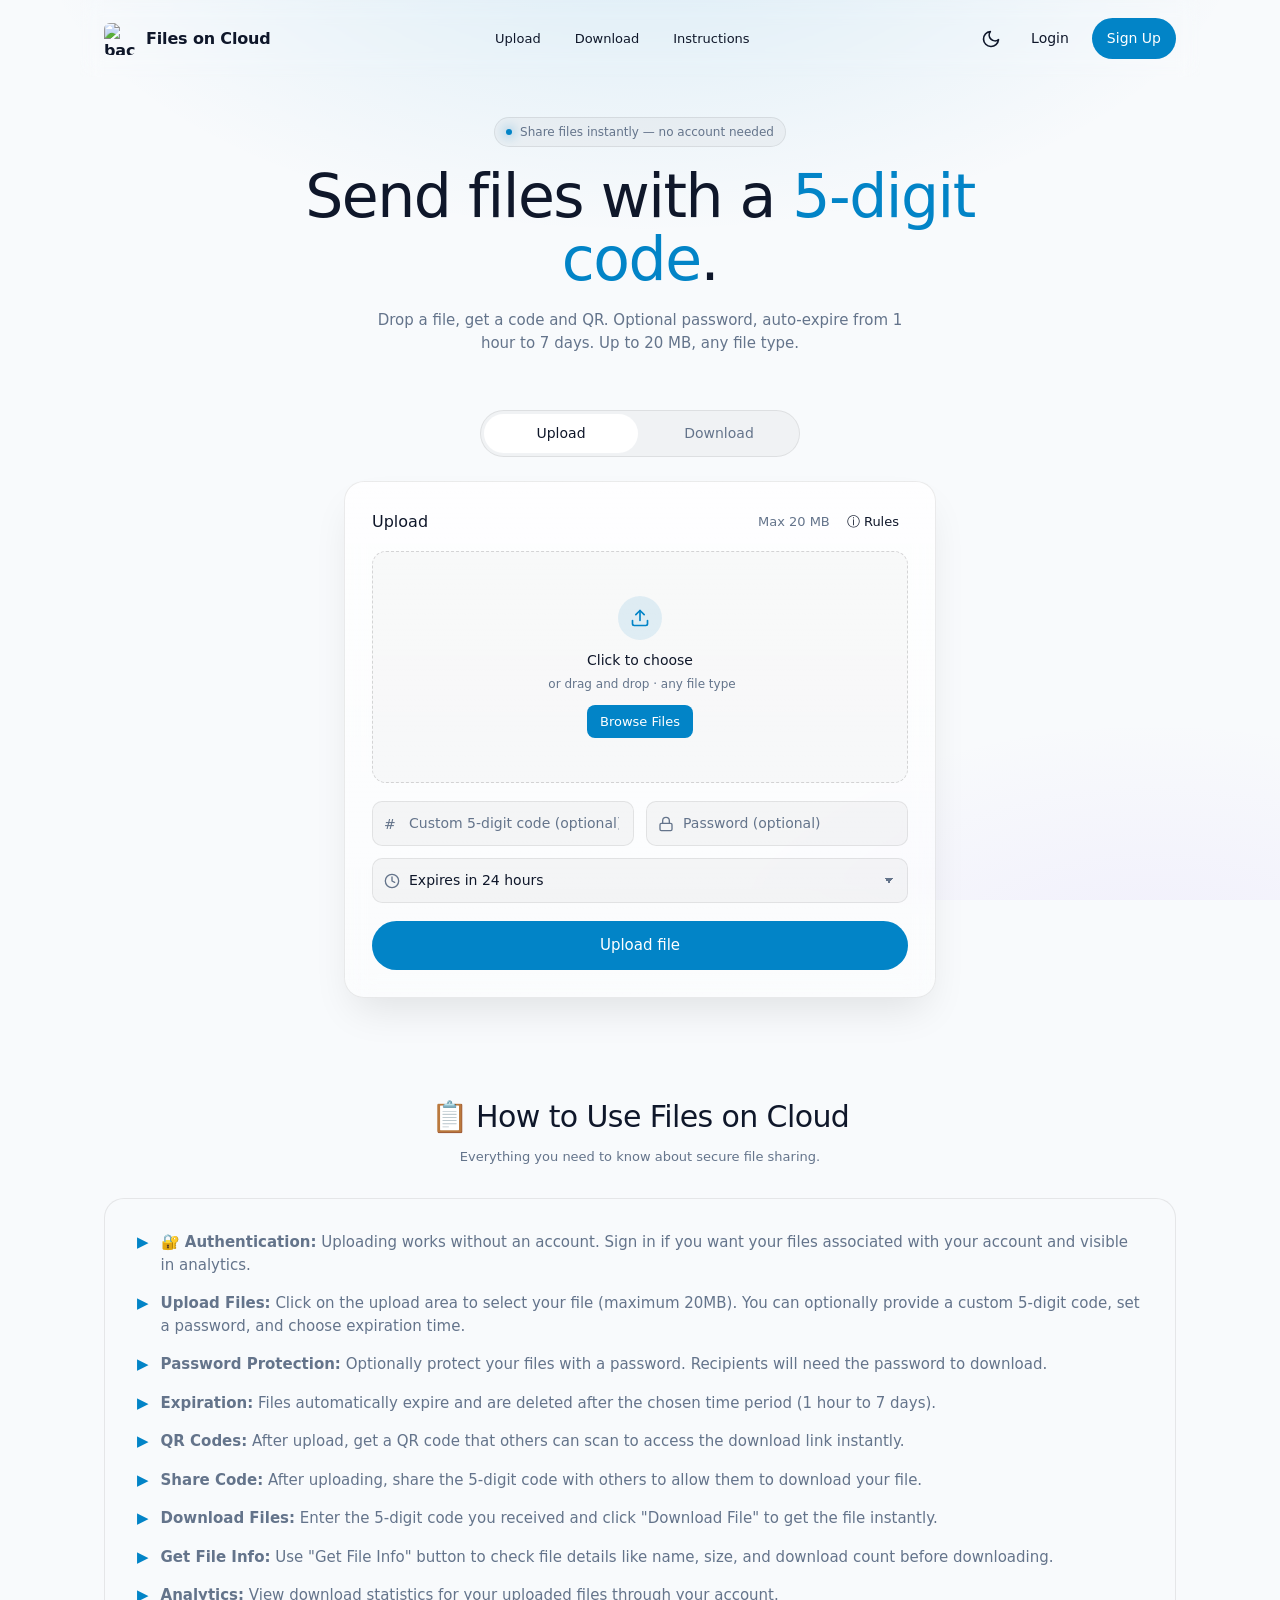
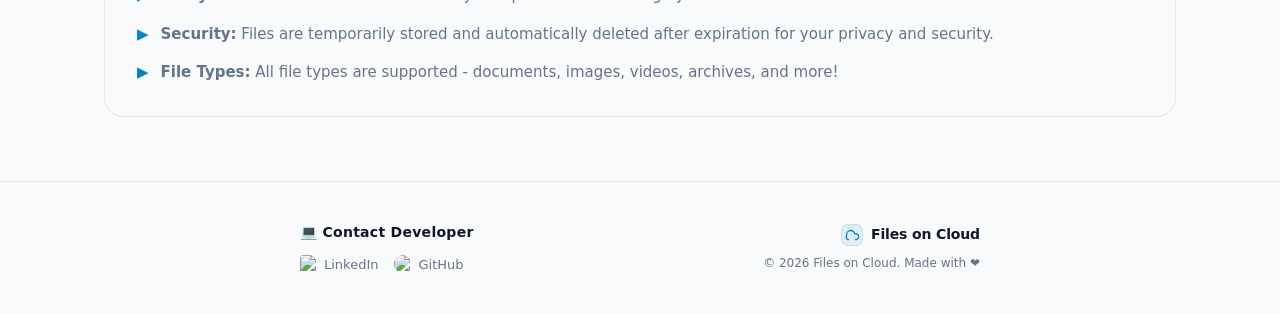
==== commit 919df90e: "Merge branch 'main' into feat/bulk-actions" ====
--- a/public/index.html
+++ b/public/index.html
@@ -206,25 +206,27 @@
 
   <!-- The Bottom Footer -->
   <footer class="footer">
-    <div class="brand" style="display: flex; flex-direction: column; gap: 8px;">
-      <h3 style="margin: 0; color: var(--text); font-size: 16px;">💻 Contact Developer</h3>
-      <div style="display: flex; gap: 16px; margin-top: 8px;">
-        <a href="https://www.linkedin.com/in/priyanshu-kumar-15799a293/" target="_blank" rel="noopener noreferrer" style="display: flex; align-items: center; gap: 6px;">
-          <img src="linkedin.png" height="20" width="20" alt="linkedin" style="border-radius: 4px;"> LinkedIn
-        </a>
-        <a href="https://github.com/priyansh13-c" target="_blank" rel="noopener noreferrer" style="display: flex; align-items: center; gap: 6px;">
-          <img src="github.png" height="20" width="20" alt="github" style="background: white; border-radius: 50%;"> GitHub
-        </a>
-      </div>
-    </div>
-    <div style="text-align: right;">
-      <div style="display: flex; align-items: center; justify-content: flex-end; gap: 8px; margin-bottom: 8px;">
-        <span class="brand-mark sm">
-          <svg viewBox="0 0 24 24" fill="none" stroke="currentColor" stroke-width="2" stroke-linecap="round" stroke-linejoin="round"><path d="M17.5 19a4.5 4.5 0 1 0-1.4-8.78A6 6 0 0 0 4 12.5 4.5 4.5 0 0 0 6.5 19"/></svg>
-        </span>
-        <span style="font-weight: 500;">Files on Cloud</span>
-      </div>
-      <p class="muted" style="margin: 0;">&copy; <span id="year"></span> Files on Cloud. Made with ❤️</p>
+    <div class="footer-container">
+      <div class="footer-section contact-dev">
+        <h3>💻 Contact Developer</h3>
+        <div class="social-links">
+          <a href="https://www.linkedin.com/in/priyanshu-kumar-15799a293/" target="_blank" rel="noopener noreferrer">
+            <img src="linkedin.png" alt="linkedin"> LinkedIn
+          </a>
+          <a href="https://github.com/priyansh13-c" target="_blank" rel="noopener noreferrer">
+            <img src="github.png" alt="github"> GitHub
+          </a>
+        </div>
+      </div>
+      <div class="footer-section brand-info">
+        <div class="brand-logo">
+          <span class="brand-mark sm">
+            <svg viewBox="0 0 24 24" fill="none" stroke="currentColor" stroke-width="2" stroke-linecap="round" stroke-linejoin="round"><path d="M17.5 19a4.5 4.5 0 1 0-1.4-8.78A6 6 0 0 0 4 12.5 4.5 4.5 0 0 0 6.5 19"/></svg>
+          </span>
+          <span class="brand-text">Files on Cloud</span>
+        </div>
+        <p class="copyright">&copy; <span id="year"></span> Files on Cloud. Made with ❤️</p>
+      </div>
     </div>
   </footer>
 
--- a/public/style.css
+++ b/public/style.css
@@ -390,13 +390,108 @@
 /* ---------- The Bottom Footer Area ---------- */
 .footer {
   border-top: 1px solid var(--border);
-  max-width: 1120px; margin: 0 auto;
-  padding: 24px;
-  display: flex; flex-direction: column; gap: 12px;
-  align-items: center; justify-content: space-between;
-  font-size: 13px; color: var(--muted);
-}
-@media (min-width: 600px) { .footer { flex-direction: row; } }
+  padding: 40px 24px;
+  background: transparent;
+  width: 100%;
+}
+
+.footer-container {
+  max-width: 680px; /* Centered layout matching the content container for excellent visual balance */
+  margin: 0 auto;
+  display: flex;
+  flex-direction: column;
+  align-items: center;
+  gap: 24px;
+  text-align: center;
+}
+
+.footer-section {
+  display: flex;
+  flex-direction: column;
+  align-items: center;
+  gap: 8px;
+}
+
+.footer-section h3 {
+  margin: 0;
+  color: var(--text);
+  font-size: 14px;
+  font-weight: 600;
+  letter-spacing: 0.02em;
+}
+
+.social-links {
+  display: flex;
+  gap: 16px;
+  margin-top: 4px;
+}
+
+.social-links a {
+  display: flex;
+  align-items: center;
+  gap: 6px;
+  color: var(--muted);
+  font-size: 13px;
+  font-weight: 500;
+  transition: color 0.2s, transform 0.2s;
+}
+
+.social-links a:hover {
+  color: var(--text);
+  transform: translateY(-1px);
+}
+
+.social-links a img {
+  height: 18px;
+  width: 18px;
+}
+
+.social-links a img[alt="linkedin"] {
+  border-radius: 4px;
+}
+
+.social-links a img[alt="github"] {
+  background: white;
+  border-radius: 50%;
+}
+
+.brand-logo {
+  display: flex;
+  align-items: center;
+  gap: 8px;
+}
+
+.brand-text {
+  font-weight: 600;
+  font-size: 14px;
+  color: var(--text);
+  letter-spacing: -0.01em;
+}
+
+.copyright {
+  margin: 0;
+  color: var(--muted);
+  font-size: 12px;
+}
+
+@media (min-width: 600px) {
+  .footer-container {
+    flex-direction: row;
+    justify-content: space-between;
+    align-items: center;
+    gap: 32px;
+  }
+
+  .footer-section {
+    align-items: flex-start;
+    text-align: left;
+  }
+
+  .footer-section.brand-info {
+    align-items: flex-end;
+    text-align: right;
+  }
+}
 
 /* ---------- Little Floating Toast Notifications ---------- */
 .toast {
@@ -629,3 +724,276 @@
 .auth-close:hover {
   color: var(--text);
 }
+
+/* =========================================
+   Storage Visualizer Component (Custom)
+   ========================================= */
+/* Storage Visualizer Component (Custom) */
+.storage-container {
+    background: rgba(255, 255, 255, 0.03);
+    border: 1px solid rgba(255, 255, 255, 0.1);
+    border-radius: 12px;
+    padding: 20px;
+    margin-bottom: 25px;
+    box-shadow: 0 4px 6px rgba(0, 0, 0, 0.2);
+}
+.storage-header {
+    display: flex;
+    justify-content: space-between;
+    margin-bottom: 12px;
+    color: var(--text-primary);
+    font-size: 1rem;
+    font-weight: 600;
+}
+.progress-track {
+    width: 100%;
+    height: 10px;
+    background: rgba(255, 255, 255, 0.08);
+    border-radius: 10px;
+    overflow: hidden;
+}
+.progress-fill {
+    height: 100%;
+    width: 0%;
+    background: linear-gradient(90deg, #667eea 0%, #764ba2 100%);
+    border-radius: 10px;
+    transition: width 0.8s ease-in-out, background 0.3s;
+}
+.progress-fill.warning { background: linear-gradient(90deg, #f6ad55 0%, #dd6b20 100%); }
+.progress-fill.danger { background: linear-gradient(90deg, #fc8181 0%, #e53e3e 100%); }
+.storage-text {
+    font-size: 0.85rem;
+    color: #4b5563;
+    margin-top: 8px;
+    text-align: right;
+    font-weight: 600;
+}
+body.light-theme .storage-container {
+    background: rgba(255, 255, 255, 0.98);
+    border: 1px solid rgba(99, 102, 241, 0.15);
+}
+
+body.light-theme .storage-header {
+    color: #374151;
+}
+
+body.light-theme .storage-text {
+    color: #4b5563;
+}
+
+body.light-theme .progress-track {
+    background: rgba(99, 102, 241, 0.12);
+}
+
+/*Search and Sort Controls UI */
+.controls-container {
+    display: flex;
+    gap: 15px;
+    margin-bottom: 20px;
+    flex-wrap: wrap;
+}
+
+.search-input {
+    flex: 1;
+    min-width: 200px;
+    padding: 10px 15px;
+    border-radius: 8px;
+    border: 1px solid rgba(255, 255, 255, 0.1);
+    background: rgba(255, 255, 255, 0.05);
+    color: var(--text-primary);
+    font-size: 0.95rem;
+    transition: border-color 0.3s;
+}
+
+body.light-theme .search-input {
+    background: white;
+    color: #111827;
+    border: 1px solid rgba(99, 102, 241, 0.2);
+}
+
+body.light-theme .search-input::placeholder {
+    color: #6b7280;
+}
+
+.search-input:focus {
+    outline: none;
+    border-color: #667eea;
+}
+
+.sort-select {
+    padding: 10px 15px;
+    border-radius: 8px;
+    border: 1px solid rgba(255, 255, 255, 0.1);
+    background: #1a202c; 
+    color: white;
+    font-size: 0.95rem;
+    cursor: pointer; 
+    transition: border-color 0.3s;
+}
+.sort-select:focus {
+    outline: none;
+    border-color: #667eea;
+}
+body.light-theme .footer {
+    background: rgba(255, 255, 255, 0.7);
+    border-top: 1px solid rgba(67, 56, 202, 0.15);
+}
+body.light-theme .section {
+    background: rgba(255, 255, 255, 0.98);
+    border: 1px solid rgba(99, 102, 241, 0.12);
+    box-shadow: 0 10px 30px rgba(0, 0, 0, 0.06);
+}
+body.light-theme summary,
+body.light-theme details button {
+    background: transparent !important;
+    box-shadow: none !important;
+    color: #4338ca;
+}
+body.light-theme select {
+    background: white;
+    color: #111827;
+}
+body.light-theme .section {
+    border: 1px solid rgba(99, 102, 241, 0.12);
+}
+/* FINAL LIGHT THEME BUTTONS */
+body.light-theme .auth-btn,
+body.light-theme button {
+    background: linear-gradient(135deg, #6366f1, #7c3aed);
+    color: white;
+    border: none;
+    box-shadow: 0 4px 10px rgba(99, 102, 241, 0.12);
+}
+
+body.light-theme .auth-btn:hover,
+body.light-theme button:hover {
+    background: linear-gradient(135deg, #4f46e5, #6d28d9);
+}
+
+/* KEEP THEME BUTTON SAME SIZE AS OTHER BUTTONS */
+#themeToggle {
+    display: flex;
+    align-items: center;
+    justify-content: center;
+}
+
+/* LIGHT THEME SELECT FIX */
+body.light-theme select {
+    background-color: white;
+    color: #111827;
+    border: 1px solid rgba(99, 102, 241, 0.25);
+}
+
+body.light-theme option {
+    background: white;
+    color: #111827;
+}
+
+/* MOBILE HEADER FIX */
+@media (max-width: 768px) {
+
+    .header {
+        position: relative;
+        padding-top: 5.5rem;
+        padding-bottom: 1.5rem;
+    }
+
+    .header .auth-buttons {
+        position: absolute;
+        top: 1rem;
+        left: 1rem;
+        display: flex;
+        gap: 0.6rem;
+        flex-wrap: wrap;
+    }
+
+    .header h1 {
+        font-size: 2.2rem;
+        text-align: center;
+        line-height: 1.2;
+    }
+}
+
+/* Bulk Selection & Floating Action Bar */
+input[type="checkbox"] {
+    width: 18px;
+    height: 18px;
+    cursor: pointer;
+    accent-color: #667eea;
+}
+
+tr.row-selected {
+    background: rgba(102, 126, 234, 0.15) !important;
+}
+
+body.light-theme tr.row-selected {
+    background: rgba(99, 102, 241, 0.1) !important;
+}
+
+.batch-action-bar {
+    position: fixed;
+    bottom: -100px;
+    left: 50%;
+    transform: translateX(-50%);
+    background: rgba(20, 22, 44, 0.95);
+    backdrop-filter: blur(10px);
+    border: 1px solid rgba(102, 126, 234, 0.5);
+    border-radius: 50px;
+    padding: 12px 25px;
+    display: flex;
+    align-items: center;
+    gap: 20px;
+    box-shadow: 0 10px 30px rgba(0, 0, 0, 0.5);
+    transition: bottom 0.4s cubic-bezier(0.175, 0.885, 0.32, 1.275);
+    z-index: 9000;
+}
+
+.batch-action-bar.show {
+    bottom: 30px;
+}
+
+body.light-theme .batch-action-bar {
+    background: rgba(255, 255, 255, 0.95);
+    border: 1px solid rgba(99, 102, 241, 0.3);
+    box-shadow: 0 10px 30px rgba(99, 102, 241, 0.2);
+}
+
+.batch-info {
+    color: var(--text-primary);
+    font-weight: 600;
+    font-size: 1rem;
+}
+
+.batch-buttons {
+    display: flex;
+    gap: 10px;
+}
+
+.batch-btn {
+    background: rgba(255, 255, 255, 0.1);
+    color: var(--text-primary);
+    border: none;
+    padding: 8px 16px;
+    border-radius: 20px;
+    font-size: 0.9rem;
+    cursor: pointer;
+    margin: 0;
+    transition: all 0.2s ease;
+}
+
+body.light-theme .batch-btn {
+    background: rgba(99, 102, 241, 0.1);
+    color: #111827;
+}
+
+.batch-btn:hover {
+    background: #667eea;
+    color: white;
+    box-shadow: none;
+    transform: scale(1.05);
+}
+
+.batch-btn.delete:hover {
+    background: #f44336;
+    color: white;
+}
